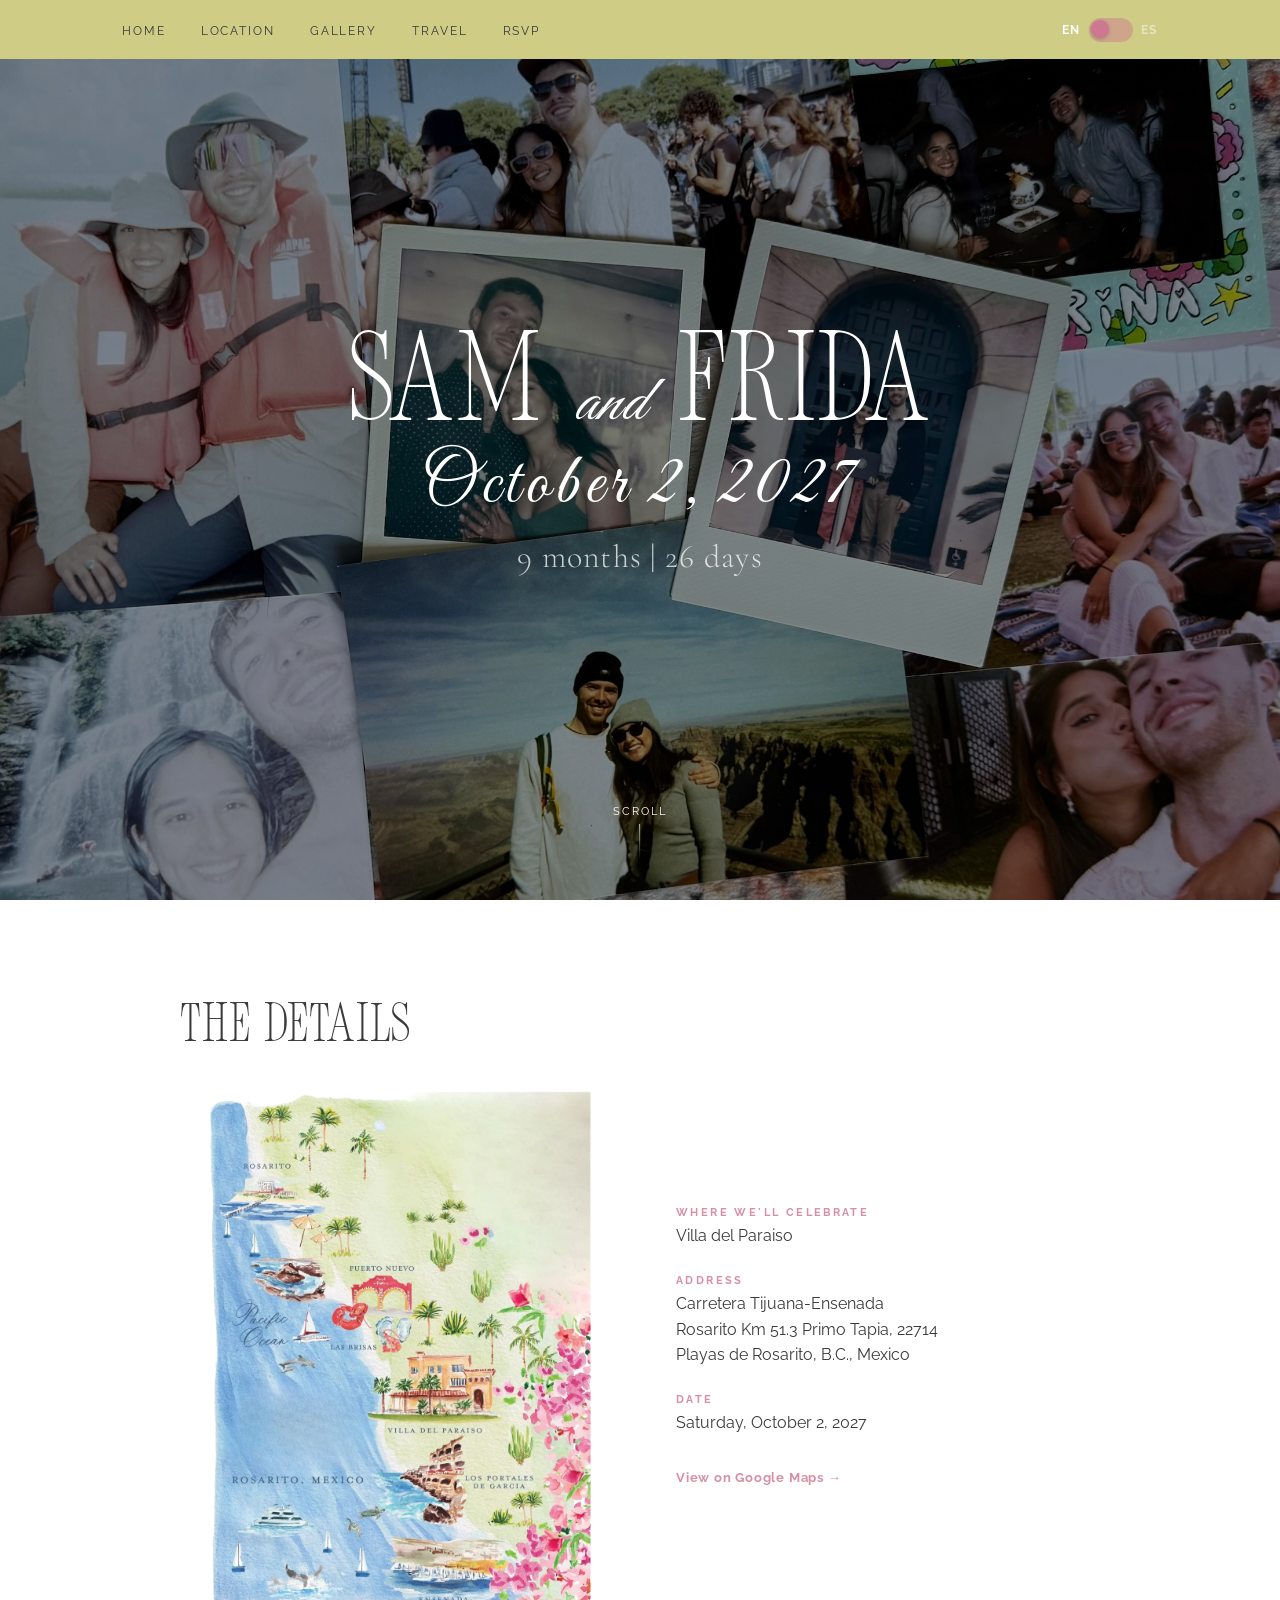
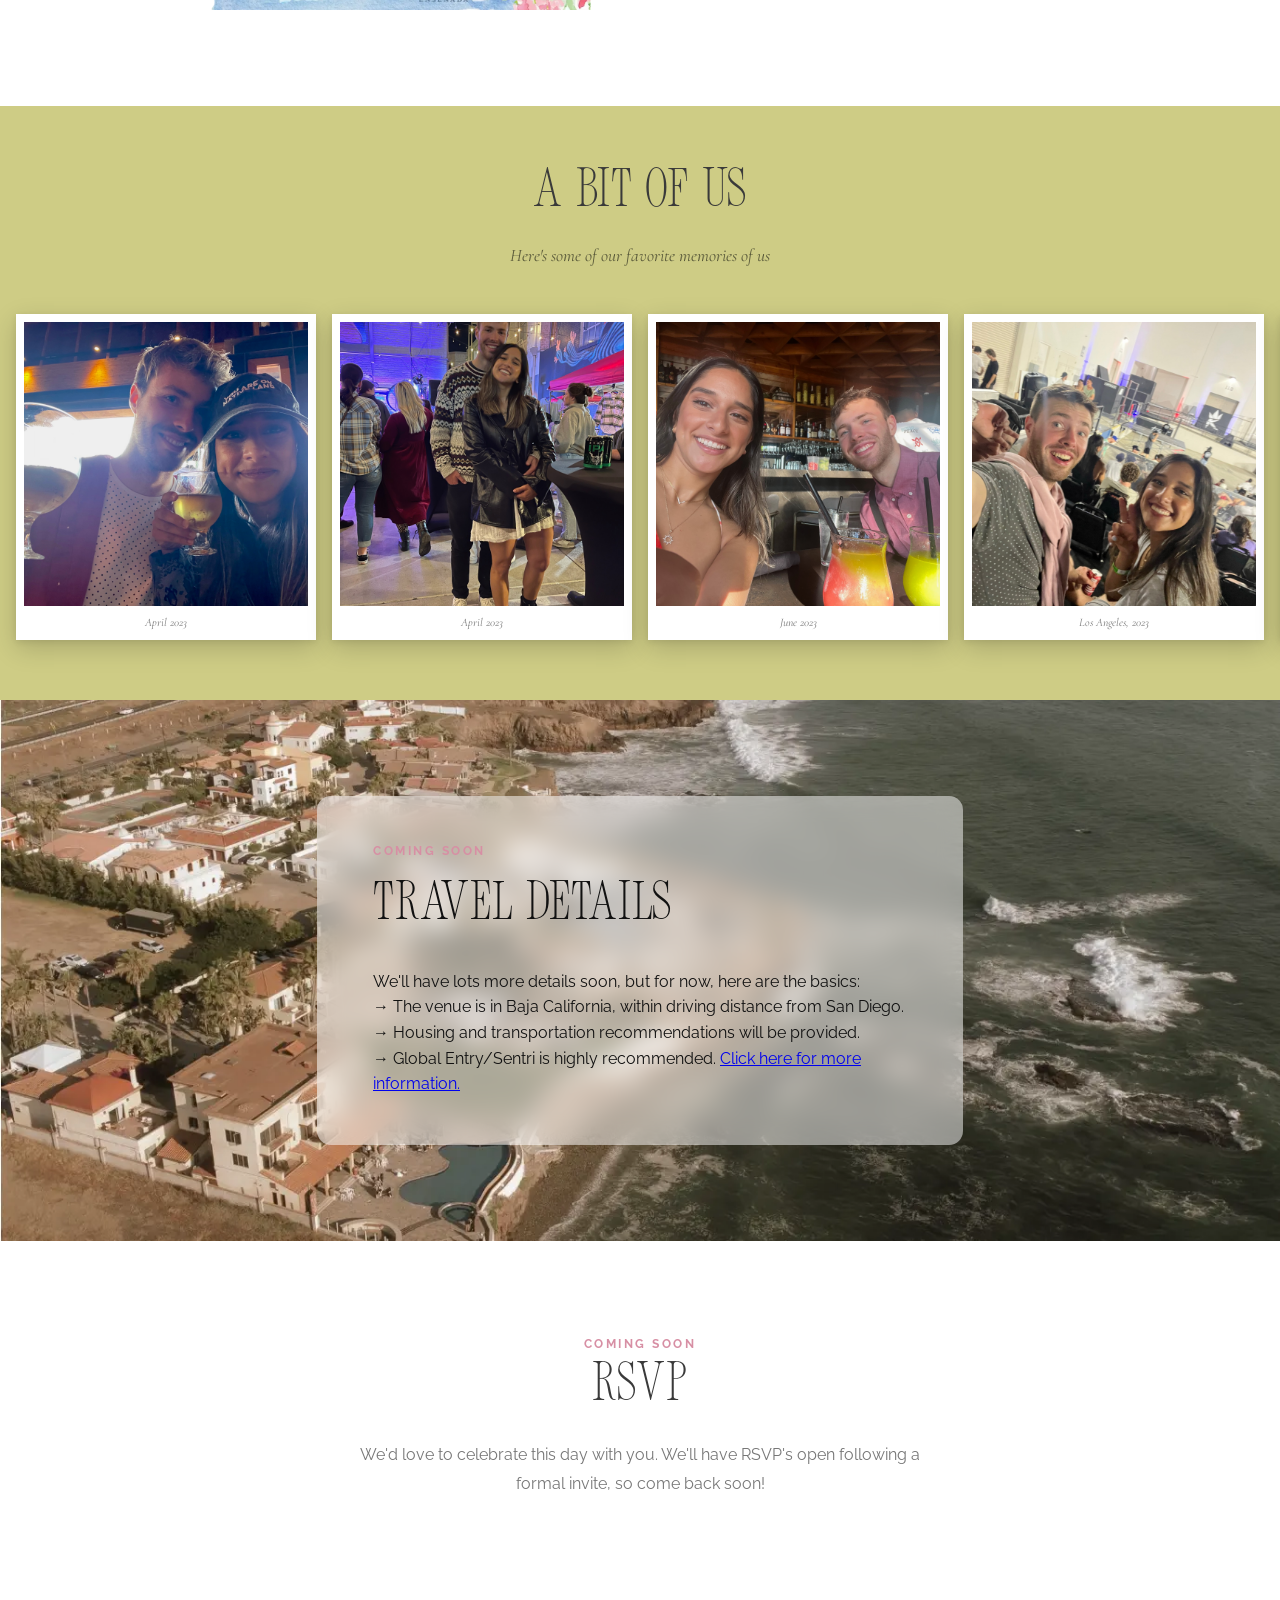
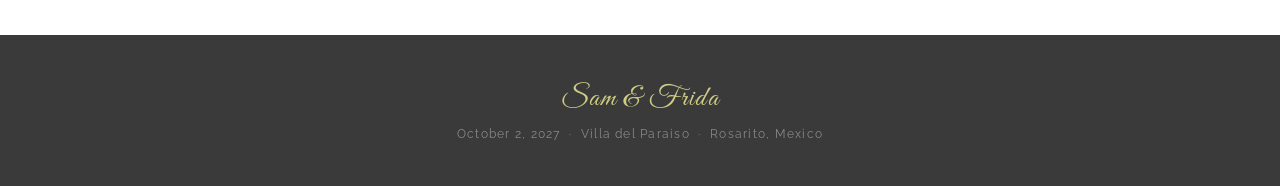
==== index.html @ feb72a65 "fridas changes" ====
<!DOCTYPE html>
<html lang="en">
  <head>
    <meta charset="UTF-8" />
    <meta name="viewport" content="width=device-width, initial-scale=1.0" />
    <title>Sam & Frida | October 2, 2027</title>
    <link
      href="https://fonts.googleapis.com/css2?family=Great+Vibes&family=Cormorant+Garamond:ital,wght@0,300;0,400;0,500;0,600;1,300;1,400;1,500&family=Raleway:wght@300;400;500;600;700&display=swap"
      rel="stylesheet"
    />
    <link rel="stylesheet" href="global.css" />
    <style>
      /* ── Navigation ── */
      nav {
        position: fixed;
        top: 0;
        width: 100%;
        z-index: 1000;
        /* background: rgba(250, 248, 242, 0.96); */
        background: #cecc85;
      }

      .nav-container {
        max-width: 1100px;
        margin: 0 auto;
        padding: 1.1rem 2rem;
        display: flex;
        justify-content: space-between;
        align-items: center;
      }

      .nav-logo {
        font-family: "Great Vibes", cursive;
        font-size: 1.7rem;
        color: var(--dark);
        letter-spacing: 0.02em;
        user-select: none;
        display: flex;
        align-items: center;
        gap: 0.5rem;
      }

      .nav-bouquet {
        height: 36px;
        width: auto;
        display: block;
        opacity: 0.75;
      }

      .nav-logo span {
        color: var(--secondary);
        font-style: italic;
      }

      .nav-links {
        display: flex;
        gap: 2.2rem;
        list-style: none;
      }

      .nav-links a {
        text-decoration: none;
        color: var(--dark);
        font-size: 0.78rem;
        letter-spacing: 0.15em;
        text-transform: uppercase;
        font-weight: 400;
        transition: color 0.2s;
      }

      .nav-links a:hover {
        color: var(--secondary);
      }

      /* Hamburger */
      .hamburger {
        display: none;
        flex-direction: column;
        gap: 5px;
        cursor: pointer;
        background: none;
        border: none;
        padding: 4px;
      }

      .hamburger span {
        display: block;
        width: 24px;
        height: 2px;
        background: var(--dark);
        border-radius: 2px;
        transition: all 0.3s ease;
      }

      .hamburger.open span:nth-child(1) {
        transform: translateY(7px) rotate(45deg);
      }
      .hamburger.open span:nth-child(2) {
        opacity: 0;
        transform: scaleX(0);
      }
      .hamburger.open span:nth-child(3) {
        transform: translateY(-7px) rotate(-45deg);
      }

      .mobile-menu {
        display: none;
        flex-direction: column;
        background: rgba(250, 248, 242, 0.98);
        max-height: 0;
        overflow: hidden;
        transition: max-height 0.35s ease;
      }

      .mobile-menu.open {
        max-height: 320px;
      }

      .mobile-menu a {
        text-decoration: none;
        color: var(--dark);
        font-size: 0.82rem;
        letter-spacing: 0.15em;
        text-transform: uppercase;
        padding: 0.9rem 2rem;
        display: block;
        border-bottom: 1px solid rgba(206, 204, 133, 0.2);
        transition: background 0.15s, color 0.15s;
      }

      .mobile-menu a:hover {
        background: rgba(206, 204, 133, 0.12);
        color: var(--secondary);
      }

      /* ── Hero ── */
      #home {
        min-height: calc(100vh - 59px);
        display: flex;
        align-items: center;
        justify-content: center;
        text-align: center;
        padding: 0 2rem;
        background: linear-gradient(rgba(0, 0, 0, 0.45), rgba(0, 0, 0, 0.45)),
          url("assets/bg.JPG") center center / cover no-repeat;
        position: relative;
        top: 59px;
        overflow: hidden;
      }

      .hero-bouquet-bg {
        position: absolute;
        bottom: -20px;
        left: 50%;
        transform: translateX(-50%);
        width: min(420px, 80vw);
        opacity: 0.95;
        pointer-events: none;
        user-select: none;
      }

      .hero-content {
        position: relative;
        z-index: 1;
      }

      .hero-date {
        margin-bottom: 2rem;
      }

      .hero-date-day {
        font-family: "Cormorant Garamond", serif;
        font-size: clamp(3rem, 6vw, 5rem);
        font-weight: 300;
        color: var(--secondary);
        line-height: 1;
        letter-spacing: 0.06em;
      }

      .hero-date-full {
        font-size: 0.72rem;
        letter-spacing: 0.28em;
        text-transform: uppercase;
        color: #777;
        font-weight: 500;
        margin-top: 0.4rem;
      }

      .hero-names {
        font-family: "SamAndFrida", cursive;
        font-size: clamp(4.5rem, 11vw, 7rem);
        font-weight: 400;
        line-height: 4rem;
        color: white;
        margin-bottom: 1.2rem;
        letter-spacing: 0.01em;
        display: flex;
        gap: 2rem;
        align-items: flex-end;
        display: flex;
      }

      .hero-and {
        font-family: "Great Vibes", cursive;
        font-style: italic;
        font-size: clamp(1rem, 11vw, 4rem);
        line-height: 2rem;
        display: flex;
        align-items: flex-end;
      }

      .hero-divider {
        width: 56px;
        height: 2px;
        background: linear-gradient(90deg, var(--primary), var(--secondary));
        margin: 0 auto 1.8rem;
      }

      .hero-wedding-date {
        font-family: "Great Vibes", cursive;
        font-size: clamp(4.5rem, 2.8vw, 1.5rem);
        font-weight: 400;
        color: white;
        letter-spacing: 0.08em;
        margin-bottom: 0.4rem;
      }

      .hero-countdown {
        font-family: "Cormorant Garamond", serif;
        font-size: clamp(2rem, 2vw, 1.1rem);
        font-weight: 300;
        color: white;
        letter-spacing: 0.04em;
        opacity: 0.75;
        margin-bottom: 1.6rem;
      }

      .hero-sub {
        font-size: 0.88rem;
        letter-spacing: 0.18em;
        text-transform: uppercase;
        color: #666;
        font-weight: 300;
        margin-bottom: 0.6rem;
      }

      .hero-location {
        font-size: 1rem;
        color: white;
        letter-spacing: 0.08em;
      }

      .hero-scroll {
        text-decoration: none;
        position: absolute;
        bottom: 2.5rem;
        left: 50%;
        transform: translateX(-50%);
        display: flex;
        flex-direction: column;
        align-items: center;
        gap: 6px;
        color: #fff;
        font-size: 0.68rem;
        letter-spacing: 0.18em;
        text-transform: uppercase;
        animation: bounce 2s infinite;
      }

      .hero-scroll::after {
        content: "";
        display: block;
        width: 1px;
        height: 36px;
        background: linear-gradient(to bottom, #bbb, transparent);
      }

      @keyframes bounce {
        0%,
        100% {
          transform: translateX(-50%) translateY(0);
        }
        50% {
          transform: translateX(-50%) translateY(6px);
        }
      }

      /* ── Location ── */
      #location {
        padding-top: 160px;
        background: white;
      }

      .location-grid {
        display: grid;
        grid-template-columns: 1fr 1fr;
        gap: 4.5rem;
        align-items: center;
      }

      .villa-img-wrap {
        position: relative;
      }

      .villa-sketch {
        width: 100%;
        border-radius: 4px;
        /* box-shadow: 0 10px 40px rgba(0,0,0,0.1); */
        position: relative;
        z-index: 1;
        display: block;
      }

      .location-details {
        display: flex;
        flex-direction: column;
        gap: 1.6rem;
      }

      .detail-item {
        display: flex;
        flex-direction: column;
        gap: 0.25rem;
      }

      .detail-label {
        font-size: 0.68rem;
        letter-spacing: 0.22em;
        text-transform: uppercase;
        color: var(--secondary);
        font-weight: 700;
      }

      .detail-value {
        font-size: 1rem;
        color: var(--dark);
        line-height: 1.6;
      }

      .map-link {
        display: inline-flex;
        align-items: center;
        gap: 0.5rem;
        color: var(--secondary);
        text-decoration: none;
        font-size: 0.82rem;
        font-weight: 700;
        letter-spacing: 0.06em;
        transition: gap 0.2s;
        margin-top: 0.5rem;
      }

      .map-link:hover {
        gap: 0.85rem;
      }

      /* ── Travel ── */
      #travel {
        background-image: url("assets/arial-villa.webp");
        background-size: cover;
        background-position: center;
        position: relative;
      }

      #travel .section-inner {
        position: relative;
        z-index: 1;
        display: flex;
        flex-direction: column;
        align-items: flex-start;
        text-align: left;
        background: rgba(255, 255, 255, 0.5);
        backdrop-filter: blur(12px);
        -webkit-backdrop-filter: blur(12px);
        border-radius: 14px;
        width: 646px;
        max-width: 100%;
        padding: 3rem 3.5rem;
        color: black;
      }

      #travel .section-label {
        color: var(--secondary);
      }

      #travel .section-title,
      #travel .travel-text,
      #travel ul {
        color: #111;
        line-height: 1.6;
      }

      #travel .travel-text {
        font-size: 1rem;
        line-height: 1.6;
      }

      #travel ul {
        list-style: none;
        padding: 0;
      }

      #travel ul li::before {
        content: "→ ";
      }

      .travel-cards {
        display: grid;
        grid-template-columns: repeat(auto-fit, minmax(240px, 1fr));
        gap: 1.5rem;
        margin-top: 2.5rem;
      }

      .travel-card {
        background: white;
        padding: 2rem 1.75rem;
        border-radius: 6px;
        border-top: 3px solid var(--primary);
        box-shadow: 0 2px 18px rgba(0, 0, 0, 0.05);
      }

      .travel-card-icon {
        font-size: 1.8rem;
        margin-bottom: 1rem;
        display: block;
      }

      .travel-card h3 {
        font-family: "Cormorant Garamond", serif;
        font-size: 1.05rem;
        margin-bottom: 0.65rem;
      }

      .travel-card p {
        font-size: 0.88rem;
        line-height: 1.75;
        color: #666;
      }

      /* ── Gallery ── */
      #gallery {
        background: #cecc85;
        padding: 20px 0px;
      }

      .gallery-wall {
        overflow-x: scroll;
        overflow-y: hidden;
        scrollbar-width: none;
        cursor: grab;
      }

      .gallery-wall::-webkit-scrollbar {
        display: none;
      }

      .gallery-wall:active {
        cursor: grabbing;
      }

      .polaroid-wall {
        display: flex;
        flex-wrap: nowrap;
        gap: 1rem;
        padding: 3rem 1rem 2.5rem;
        width: max-content;
      }

      .polaroid {
        background: white;
        padding: 8px 8px 10px 8px;
        box-shadow: 0 8px 24px rgba(0, 0, 0, 0.18),
          0 2px 6px rgba(0, 0, 0, 0.08);
        width: 300px;
        flex-shrink: 0;
        position: relative;
        transition: transform 0.3s ease, box-shadow 0.3s ease;
        cursor: default;
      }

      /* Alternate rotations */

      .polaroid-img {
        width: 100%;
        aspect-ratio: 1;
        overflow: hidden;
      }

      .polaroid-img img {
        width: 100%;
        height: 100%;
        object-fit: cover;
        display: block;
      }

      .polaroid-img video {
        width: 100%;
        height: 100%;
        object-fit: cover;
        display: block;
      }

      /* ── Animated (stop-motion) polaroids ── */
      .polaroid--animated .polaroid-img {
        position: relative;
      }

      .polaroid--animated .polaroid-img img {
        position: absolute;
        top: 0;
        left: 0;
        width: 100%;
        height: 100%;
        object-fit: cover;
        z-index: 0;
      }

      .polaroid-caption {
        text-align: center;
        margin-top: 8px;
        font-family: "Cormorant Garamond", serif;
        font-style: italic;
        font-size: 0.72rem;
        color: #777;
        line-height: 1.4;
      }

      /* ── RSVP ── */
      #rsvp {
        background: white;
        text-align: center;
      }

      .rsvp-inner {
        max-width: 580px;
        margin: 0 auto;
      }

      .rsvp-bouquet {
        width: 130px;
        display: block;
        margin: 0 auto 2rem;
        opacity: 0.82;
      }

      .rsvp-text {
        font-size: 1rem;
        line-height: 1.85;
        color: #777;
        margin-bottom: 2.5rem;
      }

      .rsvp-btn {
        display: inline-block;
        background: var(--secondary);
        color: white;
        padding: 1rem 3.2rem;
        text-decoration: none;
        font-size: 0.8rem;
        letter-spacing: 0.18em;
        text-transform: uppercase;
        font-weight: 700;
        border-radius: 3rem;
        transition: background 0.2s, transform 0.2s, box-shadow 0.2s;
        box-shadow: 0 4px 20px rgba(215, 143, 164, 0.35);
      }

      .rsvp-btn:hover {
        background: #c77d94;
        transform: translateY(-3px);
        box-shadow: 0 8px 28px rgba(215, 143, 164, 0.45);
      }

      .rsvp-note {
        margin-top: 1.4rem;
        font-size: 0.78rem;
        color: #777;
        letter-spacing: 0.1em;
      }

      /* ── Footer ── */
      footer {
        background: var(--dark);
        color: #888;
        text-align: center;
        padding: 2.8rem 2rem;
        font-size: 0.78rem;
        letter-spacing: 0.1em;
      }

      .footer-names {
        font-family: "Great Vibes", cursive;
        font-size: 1.8rem;
        color: var(--primary);
        margin-bottom: 0.6rem;
      }

      /* ── Language Toggle ── */
      .lang-toggle {
        display: flex;
        align-items: center;
        gap: 0.5rem;
        cursor: pointer;
        flex-shrink: 0;
        user-select: none;
      }

      .lang-label {
        font-family: "Raleway", sans-serif;
        font-size: 0.72rem;
        font-weight: 700;
        letter-spacing: 0.14em;
        color: rgba(255, 255, 255, 0.5);
        transition: color 0.25s;
      }

      .lang-label.active {
        color: white;
      }

      .lang-track {
        width: 44px;
        height: 24px;
        background: #ce779073;
        /* border: 1.5px solid rgba(206, 204, 133, 0.75); */
        border-radius: 999px;
        position: relative;
        transition: background 0.25s;
        flex-shrink: 0;
      }

      .lang-track.es {
        background: #ce779073;
      }

      .lang-thumb {
        position: absolute;
        top: 2px;
        left: 2px;
        width: 18px;
        height: 18px;
        background: #ce7790;
        border-radius: 50%;
        transition: transform 0.25s cubic-bezier(0.34, 1.56, 0.64, 1);
        box-shadow: 0 1px 4px rgba(0, 0, 0, 0.2);
      }

      .lang-track.es .lang-thumb {
        transform: translateX(20px);
      }

      /* ── Responsive ── */
      @media (max-width: 768px) {
        .hero-wedding-date {
          font-size: clamp(1rem, 11vw, 9rem);
        }

        .nav-links {
          display: none;
        }
        .hamburger {
          display: flex;
        }
        .mobile-menu {
          display: flex;
        }

        .location-grid {
          grid-template-columns: 1fr;
          gap: 2.5rem;
        }

        .villa-img-wrap::before {
          display: none;
        }

        .section-title {
          font-size: 2rem;
        }

        .polaroid {
          width: 155px;
        }

        section {
          padding: 4.5rem 1.5rem;
        }

        #travel {
          padding: 2rem;
        }

        #travel .section-inner {
          padding: 2rem 1.35rem;
        }
      }

      @media (max-width: 480px) {
        #travel {
          padding: 1.5rem 1.5rem;
        }

        #travel .section-inner {
          padding: 1.5rem 1.1rem;
        }

        .polaroid {
          width: 140px;
          padding: 8px 8px 32px;
        }
        .polaroid-caption {
          font-size: 0.65rem;
        }
      }

      /* ── Gallery Modal ── */
      .gallery-modal {
        display: none;
        position: fixed;
        inset: 0;
        background: rgba(0, 0, 0, 0.93);
        z-index: 3000;
        align-items: center;
        justify-content: center;
        flex-direction: column;
      }

      .gallery-modal.open {
        display: flex;
      }

      .gallery-modal-media {
        display: flex;
        align-items: center;
        justify-content: center;
        max-width: 90vw;
        max-height: 80vh;
      }

      .gallery-modal-media img,
      .gallery-modal-media video {
        max-width: 90vw;
        max-height: 80vh;
        object-fit: contain;
        display: block;
        border-radius: 2px;
      }

      .gallery-modal-caption {
        margin-top: 1.2rem;
        color: rgba(255, 255, 255, 0.6);
        font-family: "Cormorant Garamond", serif;
        font-style: italic;
        font-size: 1rem;
        letter-spacing: 0.04em;
      }

      .gallery-modal-close {
        position: fixed;
        top: 1.25rem;
        right: 1.5rem;
        background: none;
        border: none;
        color: white;
        font-size: 2rem;
        line-height: 1;
        cursor: pointer;
        opacity: 0.6;
        transition: opacity 0.2s;
        z-index: 1;
      }

      .gallery-modal-close:hover {
        opacity: 1;
      }

      .gallery-modal-prev,
      .gallery-modal-next {
        position: fixed;
        top: 50%;
        transform: translateY(-50%);
        background: rgba(255, 255, 255, 0.08);
        border: 1px solid rgba(255, 255, 255, 0.15);
        color: white;
        font-size: 1.5rem;
        cursor: pointer;
        width: 48px;
        height: 48px;
        border-radius: 50%;
        display: flex;
        align-items: center;
        justify-content: center;
        transition: background 0.2s;
      }

      .gallery-modal-prev {
        left: 1.25rem;
      }
      .gallery-modal-next {
        right: 1.25rem;
      }

      .gallery-modal-prev:hover,
      .gallery-modal-next:hover {
        background: rgba(255, 255, 255, 0.18);
      }

      .gallery-modal-prev:active,
      .gallery-modal-next:active {
        background: rgba(255, 255, 255, 0.35);
        transform: translateY(-50%) scale(0.88);
        transition: background 0.05s, transform 0.05s;
      }

      @media (max-width: 480px) {
        .gallery-modal-prev {
          left: 0.5rem;
        }
        .gallery-modal-next {
          right: 0.5rem;
        }
      }
    </style>
  </head>
  <body>
    <!-- Navigation -->
    <nav id="navbar">
      <div class="nav-container">
        <!-- <div class="nav-logo">
                Sam <span>&</span> Frida
            </div> -->
        <ul class="nav-links">
          <li><a href="#home" data-i18n="nav.home">Home</a></li>
          <li><a href="#location" data-i18n="nav.location">Location</a></li>
          <li><a href="#gallery" data-i18n="nav.gallery">Gallery</a></li>
          <li><a href="#travel" data-i18n="nav.travel">Travel</a></li>
          <li><a href="#rsvp">RSVP</a></li>
        </ul>
        <div
          class="lang-toggle"
          id="langToggle"
          onclick="setLang(currentLang === 'en' ? 'es' : 'en')"
          role="switch"
          aria-checked="true"
          aria-label="Language toggle"
        >
          <span class="lang-label lang-en">EN</span>
          <div class="lang-track">
            <div class="lang-thumb"></div>
          </div>
          <span class="lang-label lang-es">ES</span>
        </div>
        <button class="hamburger" id="hamburger" aria-label="Toggle menu">
          <span></span>
          <span></span>
          <span></span>
        </button>
      </div>
      <div class="mobile-menu" id="mobileMenu">
        <a href="#home" onclick="closeMenu()" data-i18n="nav.home">Home</a>
        <a href="#location" onclick="closeMenu()" data-i18n="nav.location"
          >Location</a
        >
        <a href="#gallery" onclick="closeMenu()" data-i18n="nav.gallery"
          >Gallery</a
        >
        <a href="#travel" onclick="closeMenu()" data-i18n="nav.travel"
          >Travel</a
        >
        <a href="#rsvp" onclick="closeMenu()">RSVP</a>
      </div>
    </nav>

    <!-- ── Home ── -->
    <section id="home">
      <div class="hero-content">
        <h1 class="hero-names">
          <span class="hero-name">sam</span>
          <span class="hero-and">and</span>
          <span class="hero-name">frida</span>
        </h1>
        <div class="hero-wedding-date" data-i18n="hero.date">
          October 2, 2027
        </div>
        <div class="hero-countdown" id="heroCountdown"></div>
      </div>
      <a class="hero-scroll" data-i18n="hero.scroll" href="#location">Scroll</a>
    </section>

    <!-- ── Location ── -->
    <section id="location">
      <div class="section-inner">
        <!-- <p class="section-label" data-i18n="location.label">Where we'll celebrate</p> -->
        <h2 class="section-title" data-i18n="location.title">The Details</h2>
        <div class="location-grid">
          <div class="villa-img-wrap">
            <img
              class="villa-sketch"
              src="assets/drawing-villa.webp"
              alt="Villa del Paraiso"
            />
          </div>
          <div class="location-details">
            <div class="detail-item">
              <span class="detail-label" data-i18n="location.venueLabel"
                >Venue</span
              >
              <span class="detail-value">Villa del Paraiso</span>
            </div>
            <div class="detail-item">
              <span class="detail-label" data-i18n="location.addressLabel"
                >Address</span
              >
              <span class="detail-value">
                Carretera Tijuana-Ensenada<br />
                Rosarito Km 51.3 Primo Tapia, 22714<br />
                Playas de Rosarito, B.C., Mexico
              </span>
            </div>
            <div class="detail-item">
              <span class="detail-label" data-i18n="location.dateLabel"
                >Date</span
              >
              <span class="detail-value" data-i18n="location.dateValue"
                >Saturday, October 2, 2027</span
              >
            </div>
            <a
              class="map-link"
              href="https://maps.google.com/?q=Carretera+Tijuana-Ensenada+Km+51.3+Primo+Tapia+Rosarito"
              target="_blank"
              rel="noopener"
              data-i18n="location.mapLink"
            >
              View on Google Maps →
            </a>
          </div>
        </div>
      </div>
    </section>

    <!-- ── Gallery ── -->
    <section id="gallery">
      <div style="text-align: center; padding: 2.5rem 2rem 0">
        <h2 class="section-title" data-i18n="gallery.title">A bit of us</h2>
        <p
          style="
            font-family: 'Cormorant Garamond', serif;
            font-style: italic;
            font-size: 1.1rem;
            color: #5a5a3a;
          "
          data-i18n="gallery.subtitle"
        >
          Here's some of our favorite memories of us
        </p>
      </div>
      <div class="gallery-wall">
        <div class="polaroid-wall">
          <div class="polaroid">
            <div class="polaroid-img">
              <img
                src="gallery/April2023.JPG"
                alt="Sam &amp; Frida"
                loading="lazy"
              />
            </div>
            <div class="polaroid-caption">April 2023</div>
          </div>
          <div class="polaroid">
            <div class="polaroid-img">
              <img
                src="gallery/April2023-1.JPG"
                alt="Sam &amp; Frida"
                loading="lazy"
              />
            </div>
            <div class="polaroid-caption">April 2023</div>
          </div>
          <div class="polaroid">
            <div class="polaroid-img">
              <img
                src="gallery/June2023.JPG"
                alt="Sam &amp; Frida"
                loading="lazy"
              />
            </div>
            <div class="polaroid-caption">June 2023</div>
          </div>
          <div class="polaroid">
            <div class="polaroid-img">
              <img
                src="gallery/LA2023.JPG"
                alt="Sam &amp; Frida"
                loading="lazy"
              />
            </div>
            <div class="polaroid-caption">Los Angeles, 2023</div>
          </div>
          <div class="polaroid">
            <div class="polaroid-img">
              <img
                src="gallery/Sept2023.JPG"
                alt="Sam &amp; Frida"
                loading="lazy"
              />
            </div>
            <div class="polaroid-caption">September 2023</div>
          </div>
          <div class="polaroid">
            <div class="polaroid-img">
              <img
                src="gallery/10pmSonic2023.JPG"
                alt="Sam &amp; Frida"
                loading="lazy"
              />
            </div>
            <div class="polaroid-caption">10pm Sonic, 2023</div>
          </div>
          <div class="polaroid">
            <div class="polaroid-img">
              <img
                src="gallery/Dec2023.JPG"
                alt="Sam &amp; Frida"
                loading="lazy"
              />
            </div>
            <div class="polaroid-caption">December 2023</div>
          </div>
          <div class="polaroid">
            <div class="polaroid-img">
              <img
                src="gallery/Sams28thBirthday.JPG"
                alt="Sam &amp; Frida"
                loading="lazy"
              />
            </div>
            <div class="polaroid-caption">Sam's 28th Birthday</div>
          </div>
          <div class="polaroid">
            <div class="polaroid-img">
              <img
                src="gallery/Yosemite2024.JPG"
                alt="Sam &amp; Frida"
                loading="lazy"
              />
            </div>
            <div class="polaroid-caption">Yosemite, 2024</div>
          </div>
          <div class="polaroid">
            <div class="polaroid-img">
              <img
                src="gallery/OurFirstMoose2024.JPG"
                alt="Sam &amp; Frida"
                loading="lazy"
              />
            </div>
            <div class="polaroid-caption">Our First Moose, 2024</div>
          </div>
          <div class="polaroid">
            <div class="polaroid-img">
              <img
                src="gallery/March2024.JPG"
                alt="Sam &amp; Frida"
                loading="lazy"
              />
            </div>
            <div class="polaroid-caption">March 2024</div>
          </div>
          <div class="polaroid">
            <div class="polaroid-img">
              <video autoplay muted loop playsinline>
                <source src="gallery/videos/Europe2024.MOV" />
              </video>
            </div>
            <div class="polaroid-caption">Europe, 2024</div>
          </div>
          <div class="polaroid">
            <div class="polaroid-img">
              <img
                src="gallery/Sept2024.JPG"
                alt="Sam &amp; Frida"
                loading="lazy"
              />
            </div>
            <div class="polaroid-caption">September 2024</div>
          </div>
          <div class="polaroid">
            <div class="polaroid-img">
              <img
                src="gallery/BigSurOct2024-2.JPG"
                alt="Sam &amp; Frida"
                loading="lazy"
              />
            </div>
            <div class="polaroid-caption">Big Sur, Oct 2024</div>
          </div>
          <div class="polaroid polaroid--animated polaroid--animated-3">
            <div class="polaroid-img">
              <img
                src="gallery/stop-motion/October2024/greendresskiss1.jpeg"
                alt="Sam &amp; Frida"
              />
              <img
                src="gallery/stop-motion/October2024/greendresskiss2.jpeg"
                alt="Sam &amp; Frida"
              />
              <img
                src="gallery/stop-motion/October2024/greendresskiss3.jpeg"
                alt="Sam &amp; Frida"
              />
            </div>
            <div class="polaroid-caption">October 2024</div>
          </div>
          <div class="polaroid polaroid--animated polaroid--animated-2">
            <div class="polaroid-img">
              <img
                src="gallery/stop-motion/Nov2024/1.JPG"
                alt="Sam &amp; Frida"
              />
              <img
                src="gallery/stop-motion/Nov2024/2.JPG"
                alt="Sam &amp; Frida"
              />
            </div>
            <div class="polaroid-caption">November 2024</div>
          </div>
          <div class="polaroid polaroid--animated polaroid--animated-2">
            <div class="polaroid-img">
              <img
                src="gallery/negative10DegInIdaho.JPG"
                alt="Sam &amp; Frida"
              />
              <img
                src="gallery/negative10DegInIdaho2.JPG"
                alt="Sam &amp; Frida"
              />
            </div>
            <div class="polaroid-caption">-10° in Idaho</div>
          </div>
          <div class="polaroid polaroid--animated polaroid--animated-2">
            <div class="polaroid-img">
              <img
                src="gallery/stop-motion/germany2025/Germany2025.jpeg"
                alt="Sam &amp; Frida"
              />
              <img
                src="gallery/stop-motion/germany2025/Germany2025-2.JPG"
                alt="Sam &amp; Frida"
              />
            </div>
            <div class="polaroid-caption">Germany, 2025</div>
          </div>
          <div class="polaroid">
            <div class="polaroid-img">
              <img
                src="gallery/Sweden2025.JPG"
                alt="Sam &amp; Frida"
                loading="lazy"
              />
            </div>
            <div class="polaroid-caption">Sweden, 2025</div>
          </div>
          <div class="polaroid">
            <div class="polaroid-img">
              <img
                src="gallery/CostaRica2025.JPG"
                alt="Sam &amp; Frida"
                loading="lazy"
              />
            </div>
            <div class="polaroid-caption">Costa Rica, 2025</div>
          </div>
          <div class="polaroid">
            <div class="polaroid-img">
              <img
                src="gallery/CostaRica2025.2.JPG"
                alt="Sam &amp; Frida"
                loading="lazy"
              />
            </div>
            <div class="polaroid-caption">Costa Rica, 2025</div>
          </div>
          <div class="polaroid">
            <div class="polaroid-img">
              <img
                src="gallery/May2025.JPG"
                alt="Sam &amp; Frida"
                loading="lazy"
              />
            </div>
            <div class="polaroid-caption">May 2025</div>
          </div>
          <div class="polaroid polaroid--animated polaroid--animated-3">
            <div class="polaroid-img">
              <img
                src="gallery/stop-motion/June2025/GlacierNatParkBikeRide2025-1.JPG"
                alt="Sam &amp; Frida"
              />
              <img
                src="gallery/stop-motion/June2025/GlacierNatParkBikeRide2025-2.JPG"
                alt="Sam &amp; Frida"
              />
              <img
                src="gallery/stop-motion/June2025/GlacierNatParkBikeRide2025-3.jpeg"
                alt="Sam &amp; Frida"
              />
            </div>
            <div class="polaroid-caption">Glacier, June 2025</div>
          </div>
          <div class="polaroid polaroid--animated polaroid--animated-3">
            <div class="polaroid-img">
              <img
                src="gallery/stop-motion/June2025-2/1.JPG"
                alt="Sam &amp; Frida"
              />
              <img
                src="gallery/stop-motion/June2025-2/2.JPG"
                alt="Sam &amp; Frida"
              />
              <img
                src="gallery/stop-motion/June2025-2/3.JPG"
                alt="Sam &amp; Frida"
              />
            </div>
            <div class="polaroid-caption">June 2025</div>
          </div>
          <div class="polaroid">
            <div class="polaroid-img">
              <img
                src="gallery/Sept2025.JPG"
                alt="Sam &amp; Frida"
                loading="lazy"
              />
            </div>
            <div class="polaroid-caption">September 2025</div>
          </div>
          <div class="polaroid">
            <div class="polaroid-img">
              <video autoplay muted loop playsinline>
                <source src="gallery/videos/sept302025.MOV" />
              </video>
            </div>
            <div class="polaroid-caption">September 30, 2025</div>
          </div>
          <div class="polaroid">
            <div class="polaroid-img">
              <img
                src="gallery/Oct2025.JPG"
                alt="Sam &amp; Frida"
                loading="lazy"
              />
            </div>
            <div class="polaroid-caption">October 2025</div>
          </div>
          <div class="polaroid">
            <div class="polaroid-img">
              <img
                src="gallery/Fridas28th-Feb2026.jpeg"
                alt="Sam &amp; Frida"
                loading="lazy"
              />
            </div>
            <div class="polaroid-caption">Frida's 28th, Feb 2026</div>
          </div>
        </div>
      </div>
    </section>

    <!-- ── Travel ── -->
    <section id="travel">
      <div class="section-inner">
        <p class="section-label" data-i18n="travel.label">Coming soon</p>
        <h2 class="section-title" data-i18n="travel.title">Travel Details</h2>
        <p class="travel-text" data-i18n="travel.intro">
          We'll have lots more details soon, but for now, here are the basics:
        </p>
        <ul>
          <li data-i18n="travel.point1">
            The venue is in Baja California, within driving distance from San
            Diego.
          </li>
          <li data-i18n="travel.point2">
            Housing and transportation recommendations will be provided.
          </li>
          <li data-i18n="travel.point3">
            Global Entry/Sentri is highly recommended. <a href='https://ttp.dhs.gov/' target='_blank' rel='noopener'>Click here for more information.</a>
          </li>
        </ul>
        <!-- <div class="travel-cards">
                <div class="travel-card">
                    <h3 data-i18n="travel.toll.title">Toll Roads</h3>
                    <p data-i18n="travel.toll.body">Once in Mexico, you'll take the toll roads and enjoy stunning views of the Pacific Ocean. The cost is approximately $8–$10 round trip, so make sure you have cash.</p>
                </div>
                <div class="travel-card">
                    <h3 data-i18n="travel.insurance.title">Mexican Auto Insurance</h3>
                    <p data-i18n="travel.insurance.body">Please purchase Mexican auto insurance if you drive your vehicle across the border — U.S. insurance typically does not provide coverage in Mexico.</p>
                </div>
                <div class="travel-card">
                    <h3 data-i18n="travel.drive.title">The Scenic Drive</h3>
                    <p data-i18n="travel.drive.body">The coastal highway from Tijuana to Rosarito is a beautiful stretch of Pacific coastline. Enjoy the views — the drive is part of the experience.</p>
                </div>
            </div> -->
      </div>
    </section>

    <!-- ── RSVP ── -->
    <section id="rsvp">
      <div class="rsvp-inner">
        <p class="section-label" data-i18n="rsvp.label">Coming Soon</p>
        <h2 class="section-title">RSVP</h2>
        <p class="rsvp-text" data-i18n="rsvp.text">
          We'd love to celebrate this day with you. We'll have RSVP's open
          following a formal invite, so come back soon!
        </p>
        <!-- <a href="#" class="rsvp-btn" data-i18n="rsvp.btn">RSVP Here</a> -->
        <!-- <p class="rsvp-note" data-i18n="rsvp.note">Link coming soon</p> -->
      </div>
    </section>

    <!-- Footer -->
    <footer>
      <p class="footer-names">Sam &amp; Frida</p>
      <p data-i18n="footer.details">
        October 2, 2027 &nbsp;·&nbsp; Villa del Paraiso &nbsp;·&nbsp; Rosarito,
        Mexico
      </p>
    </footer>

    <!-- ── Gallery Modal ── -->
    <div
      id="galleryModal"
      class="gallery-modal"
      role="dialog"
      aria-modal="true"
    >
      <button
        class="gallery-modal-close"
        id="galleryModalClose"
        aria-label="Close"
      >
        &times;
      </button>
      <button
        class="gallery-modal-prev"
        id="galleryModalPrev"
        aria-label="Previous"
      >
        &#8592;
      </button>
      <div class="gallery-modal-media" id="galleryModalMedia"></div>
      <div class="gallery-modal-caption" id="galleryModalCaption"></div>
      <button
        class="gallery-modal-next"
        id="galleryModalNext"
        aria-label="Next"
      >
        &#8594;
      </button>
    </div>

    <script>
      // ── i18n ────────────────────────────────────────────────────────
      const translations = {
        en: {
          "hero.title": "We're getting married!",
          "countdown.year": "year",
          "countdown.years": "years",
          "countdown.month": "month",
          "countdown.months": "months",
          "countdown.day": "day",
          "countdown.days": "days",
          "nav.home": "Home",
          "nav.location": "Location",
          "nav.travel": "Travel",
          "nav.gallery": "Gallery",
          "hero.scroll": "Scroll",
          "location.label": "Where we'll celebrate",
          "location.title": "The Details",
          "location.venueLabel": "Where we'll celebrate",
          "location.addressLabel": "Address",
          "location.dateLabel": "Date",
          "location.dateValue": "Saturday, October 2, 2027",
          "location.mapLink": "View on Google Maps →",
          "travel.label": "Coming soon",
          "travel.title": "Travel Details",
          "travel.intro":
            "We'll have lots more details soon, but for now, here are the basics:",
          "travel.point1":
            "The venue is in Baja California, within driving distance from San Diego.",
          "travel.point2":
            "Housing and transportation recommendations will be provided.",
          "travel.point3":
            "Global Entry/Sentri is highly recommended. <a href='https://ttp.dhs.gov/' target='_blank' rel='noopener'>Click here for more information.</a>",
          "travel.toll.title": "Toll Roads",
          "travel.toll.body":
            "Once in Mexico, you'll take the toll roads and enjoy stunning views of the Pacific Ocean. The cost is approximately $8–$10 round trip, so make sure you have cash.",
          "travel.insurance.title": "Mexican Auto Insurance",
          "travel.insurance.body":
            "Please purchase Mexican auto insurance if you drive your vehicle across the border — U.S. insurance typically does not provide coverage in Mexico.",
          "travel.drive.title": "The Scenic Drive",
          "travel.drive.body":
            "The coastal highway from Tijuana to Rosarito is a beautiful stretch of Pacific coastline. Enjoy the views — the drive is part of the experience.",
          "gallery.title": "A bit of us",
          "gallery.subtitle": "Here's some of our favorite memories of us",
          "gallery.cap1": "How it started",
          "gallery.cap2": "First adventure",
          "gallery.cap3": "The proposal",
          "gallery.cap4": "Us",
          "gallery.cap5": "Our happy place",
          "gallery.cap6": "Better together",
          "gallery.cap7": "Adventures ahead",
          "gallery.cap8": "Forever",
          "rsvp.label": "Coming Soon",
          "rsvp.text":
            "We'd love to celebrate this day with you. We'll have RSVP's open following a formal invite, so come back soon!",
          "rsvp.btn": "RSVP Here",
          "rsvp.note": "Link coming soon",
          "footer.details":
            "October 2, 2027 \u00a0·\u00a0 Villa del Paraiso \u00a0·\u00a0 Rosarito, Mexico",
        },
        es: {
          "hero.title": "Nos casamos!",
          "countdown.year": "año",
          "countdown.years": "años",
          "countdown.month": "mes",
          "countdown.months": "meses",
          "countdown.day": "día",
          "countdown.days": "días",
          "nav.home": "Inicio",
          "nav.location": "Lugar",
          "nav.travel": "Viaje",
          "nav.gallery": "Galería",
          "hero.scroll": "Desplazar",
          "location.label": "Dónde celebraremos",
          "location.title": "Los Detalles",
          "location.venueLabel": "Donde celebraremos",
          "location.addressLabel": "Dirección",
          "location.dateLabel": "Fecha",
          "location.dateValue": "Sábado, 2 de octubre de 2027",
          "location.mapLink": "Ver en Google Maps →",
          "travel.label": "Próximamente",
          "travel.title": "Detalles de Viaje",
          "travel.intro":
            "Pronto tendremos más detalles, pero por ahora, aquí están los aspectos básicos:",
          "travel.point1":
            "El venue está en Baja California, a poca distancia en auto desde San Diego.",
          "travel.point2":
            "Próximamente se darán recomendaciones de alojamiento y transporte.",
          "travel.point3":
            "Se recomienda ampliamente tener Global Entry/Sentri. <a href='https://ttp.dhs.gov/' target='_blank' rel='noopener'>Haz clic aquí para más información.</a>",
          "travel.toll.title": "Carreteras de Cuota",
          "travel.toll.body":
            "Una vez en México, tomarás las carreteras de cuota y disfrutarás de impresionantes vistas del Océano Pacífico. El costo es aproximadamente $8–$10 de ida y vuelta, así que ten efectivo a la mano.",
          "travel.insurance.title": "Seguro de Auto Mexicano",
          "travel.insurance.body":
            "Se recomienda adquirir un seguro de auto mexicano si manejas tu vehículo cruzando la frontera — el seguro estadounidense generalmente no tiene cobertura en México.",
          "travel.drive.title": "El Camino Escénico",
          "travel.drive.body":
            "La carretera costera de Tijuana a Rosarito es un hermoso tramo de la costa del Pacífico. Disfruta las vistas — el camino es parte de la experiencia.",
          "gallery.title": "Un poco de nosotros",
          "gallery.subtitle":
            "Aquí están algunos de nuestros recuerdos favoritos",
          "gallery.cap1": "Cómo empezó",
          "gallery.cap2": "Primera aventura",
          "gallery.cap3": "La propuesta",
          "gallery.cap4": "Nosotros",
          "gallery.cap5": "Nuestro lugar feliz",
          "gallery.cap6": "Mejor juntos",
          "gallery.cap7": "Aventuras por venir",
          "gallery.cap8": "Para siempre",
          "rsvp.label": "Próximamente",
          "rsvp.text":
            "Nos encantaría celebrar este día contigo. Por favor haznos saber si podrás acompañarnos en Rosarito para nuestra boda.",
          "rsvp.btn": "Confirmar aquí",
          "rsvp.note": "Enlace próximamente",
          "footer.details":
            "2 de octubre de 2027 \u00a0·\u00a0 Villa del Paraiso \u00a0·\u00a0 Rosarito, México",
        },
      };

      const weddingDate = new Date(2027, 9, 2); // October 2, 2027

      let currentLang = localStorage.getItem("lang") || "en";

      function setLang(lang) {
        currentLang = lang;
        localStorage.setItem("lang", lang);
        const t = translations[lang];
        document.querySelectorAll("[data-i18n]").forEach((el) => {
          const key = el.getAttribute("data-i18n");
          if (key === "hero.date") {
            el.textContent = new Intl.DateTimeFormat(lang, {
              year: "numeric",
              month: "long",
              day: "numeric",
            }).format(weddingDate);
          } else if (t[key] !== undefined) {
            el.innerHTML = t[key];
          }
        });
        const track = document.querySelector(".lang-track");
        const labelEn = document.querySelector(".lang-en");
        const labelEs = document.querySelector(".lang-es");
        track.classList.toggle("es", lang === "es");
        labelEn.classList.toggle("active", lang === "en");
        labelEs.classList.toggle("active", lang === "es");
        document
          .getElementById("langToggle")
          .setAttribute("aria-checked", lang === "es");
        document.documentElement.lang = lang;
        if (typeof formatCountdown === "function") formatCountdown();
      }

      // Apply saved language on load
      setLang(currentLang);

      // ── Nav / hamburger ─────────────────────────────────────────────
      const hamburger = document.getElementById("hamburger");
      const mobileMenu = document.getElementById("mobileMenu");

      hamburger.addEventListener("click", () => {
        const isOpen = hamburger.classList.toggle("open");
        mobileMenu.classList.toggle("open", isOpen);
      });

      function closeMenu() {
        hamburger.classList.remove("open");
        mobileMenu.classList.remove("open");
      }

      document.addEventListener("click", (e) => {
        const langToggle = document.getElementById("langToggle");
        if (
          !hamburger.contains(e.target) &&
          !mobileMenu.contains(e.target) &&
          !langToggle.contains(e.target)
        ) {
          closeMenu();
        }
      });

      // Duplicate polaroids for seamless marquee loop
      // ── Countdown ────────────────────────────────────────────────────
      (function () {
        const target = new Date("2027-10-02T00:00:00");
        const el = document.getElementById("heroCountdown");

        formatCountdown = function formatCountdown() {
          const now = new Date();
          let years = target.getFullYear() - now.getFullYear();
          let months = target.getMonth() - now.getMonth();
          let days = target.getDate() - now.getDate();

          if (days < 0) {
            months--;
            const prevMonth = new Date(
              target.getFullYear(),
              target.getMonth(),
              0
            );
            days += prevMonth.getDate();
          }
          if (months < 0) {
            months += 12;
            years--;
          }

          const t = translations[currentLang];
          const parts = [];
          if (years > 0)
            parts.push(
              years +
                " " +
                t[years === 1 ? "countdown.year" : "countdown.years"]
            );
          if (months > 0)
            parts.push(
              months +
                " " +
                t[months === 1 ? "countdown.month" : "countdown.months"]
            );
          if (days > 0)
            parts.push(
              days + " " + t[days === 1 ? "countdown.day" : "countdown.days"]
            );

          el.textContent = parts.join(" | ");
        };

        formatCountdown();
        setInterval(formatCountdown, 60000);
      })();

      // Gallery: seamless auto-scroll with hover pause and touch/wheel control
      (function () {
        const galleryWall = document.querySelector(".gallery-wall");
        const polaroidTrack = document.querySelector(".polaroid-wall");
        if (!galleryWall || !polaroidTrack) return;

        // Stamp slide index on originals before cloning
        const originals = Array.from(polaroidTrack.children);
        originals.forEach((el, i) => (el.dataset.slideIndex = i));

        // Duplicate items for seamless loop (clones inherit data-slide-index)
        originals.forEach((el) =>
          polaroidTrack.appendChild(el.cloneNode(true))
        );

        // Stop-motion cycling: swap z-index so all frames are always rendered
        const FRAME_MS = 900;
        const LAST_MS = 2800; // last frame lingers longer (3+ frame sets only)
        const STAGGER = 400; // ms offset between each animated polaroid
        polaroidTrack
          .querySelectorAll(".polaroid--animated")
          .forEach((polaroid, i) => {
            const imgs = Array.from(
              polaroid.querySelectorAll(".polaroid-img img")
            );
            if (imgs.length < 2) return;
            let current = 0;
            imgs[0].style.zIndex = 1;
            function nextFrame() {
              imgs[current].style.zIndex = 0;
              current = (current + 1) % imgs.length;
              imgs[current].style.zIndex = 1;
              const isLast = imgs.length > 2 && current === imgs.length - 1;
              setTimeout(nextFrame, isLast ? LAST_MS : FRAME_MS);
            }
            setTimeout(nextFrame, FRAME_MS + i * STAGGER);
          });

        // ── Modal ────────────────────────────────────────────────────
        const modal = document.getElementById("galleryModal");
        const modalMedia = document.getElementById("galleryModalMedia");
        const modalCaption = document.getElementById("galleryModalCaption");
        let currentSlide = 0;

        function getSlideMedia(index) {
          const el = originals[index];
          const caption =
            el.querySelector(".polaroid-caption")?.textContent || "";
          const videoSrc = el
            .querySelector("video source")
            ?.getAttribute("src");
          if (videoSrc) return { type: "video", src: videoSrc, caption };
          if (el.classList.contains("polaroid--animated")) {
            const imgs = Array.from(el.querySelectorAll(".polaroid-img img"));
            const active =
              imgs.find((img) => img.style.zIndex === "1") || imgs[0];
            return { type: "image", src: active.src, caption };
          }
          return {
            type: "image",
            src: el.querySelector(".polaroid-img img").src,
            caption,
          };
        }

        function preloadAdjacent(index) {
          [-1, 1].forEach((offset) => {
            const adj = (index + offset + originals.length) % originals.length;
            const { type, src } = getSlideMedia(adj);
            if (type === "image") {
              new Image().src = src;
            }
          });
        }

        function showSlide(index) {
          currentSlide = (index + originals.length) % originals.length;
          const { type, src, caption } = getSlideMedia(currentSlide);
          modalMedia.innerHTML = "";
          if (type === "video") {
            const v = document.createElement("video");
            v.src = src;
            v.autoplay = true;
            v.muted = true;
            v.loop = true;
            v.playsInline = true;
            v.controls = true;
            modalMedia.appendChild(v);
          } else {
            const img = document.createElement("img");
            img.src = src;
            modalMedia.appendChild(img);
          }
          modalCaption.textContent = caption;
          preloadAdjacent(currentSlide);
        }

        function openModal(index) {
          showSlide(index);
          modal.classList.add("open");
          document.body.style.overflow = "hidden";
        }

        function closeModal() {
          modal.classList.remove("open");
          modalMedia.innerHTML = "";
          document.body.style.overflow = "";
        }

        // Click on any polaroid (originals + clones)
        polaroidTrack.addEventListener("click", (e) => {
          const polaroid = e.target.closest(".polaroid[data-slide-index]");
          if (!polaroid) return;
          openModal(parseInt(polaroid.dataset.slideIndex));
        });

        document
          .getElementById("galleryModalClose")
          .addEventListener("click", closeModal);
        document
          .getElementById("galleryModalPrev")
          .addEventListener("click", () => showSlide(currentSlide - 1));
        document
          .getElementById("galleryModalNext")
          .addEventListener("click", () => showSlide(currentSlide + 1));

        // Close on backdrop click
        modal.addEventListener("click", (e) => {
          if (e.target === modal) closeModal();
        });

        // Keyboard nav
        document.addEventListener("keydown", (e) => {
          if (!modal.classList.contains("open")) return;
          if (e.key === "Escape") closeModal();
          if (e.key === "ArrowLeft") showSlide(currentSlide - 1);
          if (e.key === "ArrowRight") showSlide(currentSlide + 1);
        });

        const SPEED = 0.6; // px per frame (~36px/s at 60fps)
        const isMobile = window.matchMedia("(max-width: 768px)").matches;
        let paused = isMobile;
        let resumeTimer = null;

        function halfWidth() {
          return polaroidTrack.scrollWidth / 2;
        }

        function wrapScroll() {
          const half = halfWidth();
          if (galleryWall.scrollLeft >= half) galleryWall.scrollLeft -= half;
          else if (galleryWall.scrollLeft < 0) galleryWall.scrollLeft += half;
        }

        function tick() {
          wrapScroll(); // always wrap, even while user is scrolling
          if (!paused) {
            galleryWall.scrollLeft += SPEED;
          }
          requestAnimationFrame(tick);
        }

        function pauseFor(ms) {
          paused = true;
          clearTimeout(resumeTimer);
          if (ms > 0)
            resumeTimer = setTimeout(() => {
              paused = false;
            }, ms);
        }

        // Hover: pause while mouse is over gallery
        galleryWall.addEventListener("mouseenter", () => pauseFor(0));
        galleryWall.addEventListener("mouseleave", () => {
          paused = false;
        });

        // Wheel: only handle horizontal swipes (deltaX) — let vertical scroll pass through
        galleryWall.addEventListener(
          "wheel",
          (e) => {
            if (Math.abs(e.deltaX) > 0) {
              pauseFor(1500); // resume auto-scroll after 1.5s idle
            }
          },
          { passive: true }
        );

        // Touch: pause auto-scroll, let browser handle drag natively
        galleryWall.addEventListener("touchstart", () => pauseFor(0), {
          passive: true,
        });
        galleryWall.addEventListener("touchend", () => pauseFor(1000), {
          passive: true,
        });

        requestAnimationFrame(tick);
      })();
    </script>
  </body>
</html>
---- global.css ----
@font-face {
    font-family: 'SamAndFrida';
    src: url('assets/samandfridafont.woff2') format('woff2');
    font-weight: normal;
    font-style: normal;
}

:root {
    --primary: #cecc85;
    --secondary: #d78fa4;
    --cream: #faf8f2;
    --dark: #3a3a3a;
    --light-gray: #f5f2eb;
}

* {
    margin: 0;
    padding: 0;
    box-sizing: border-box;
}

html {
    scroll-behavior: smooth;
}

body {
    font-family: 'Raleway', sans-serif;
    color: var(--dark);
    background: var(--cream);
}

/* ── Shared Section Layout ── */
section {
    padding: 6rem 2rem;
}

.section-inner {
    max-width: 920px;
    margin: 0 auto;
}

.section-label {
    font-size: 0.72rem;
    letter-spacing: 0.22em;
    text-transform: uppercase;
    color: var(--secondary);
    font-weight: 700;
    margin-bottom: 0.6rem;
}

.section-title {
    font-family: 'SamAndFrida', cursive;
    font-size: 3rem;
    font-weight: 400;
    color: var(--dark);
    margin-bottom: 1.5rem;
    line-height: 1.15;
    letter-spacing: 0.02em;
}

/* ── Spacing Utilities ──────────────────────────────────────────
   Scale: 1=4px  2=8px  3=12px  4=16px  5=20px  6=24px
          8=32px  10=40px  12=48px  16=64px  20=80px  24=96px
   p-*  = padding all sides       px-* / py-* = horizontal / vertical
   pt-* / pr-* / pb-* / pl-* = individual sides
   m-*  = margin all sides        mx-* / my-* = horizontal / vertical
   mt-* / mr-* / mb-* / ml-* = individual sides
   mx-auto = center block horizontally
── ── ── ── ── ── ── ── ── ── ── ── ── ── ── ── ── ── ── ── ── */

.p-0  { padding: 0; }
.p-1  { padding: 4px; }
.p-2  { padding: 8px; }
.p-3  { padding: 12px; }
.p-4  { padding: 16px; }
.p-5  { padding: 20px; }
.p-6  { padding: 24px; }
.p-8  { padding: 32px; }
.p-10 { padding: 40px; }
.p-12 { padding: 48px; }
.p-16 { padding: 64px; }
.p-20 { padding: 80px; }
.p-24 { padding: 96px; }

.px-0  { padding-left: 0;     padding-right: 0; }
.px-1  { padding-left: 4px;   padding-right: 4px; }
.px-2  { padding-left: 8px;   padding-right: 8px; }
.px-3  { padding-left: 12px;  padding-right: 12px; }
.px-4  { padding-left: 16px;  padding-right: 16px; }
.px-5  { padding-left: 20px;  padding-right: 20px; }
.px-6  { padding-left: 24px;  padding-right: 24px; }
.px-8  { padding-left: 32px;  padding-right: 32px; }
.px-10 { padding-left: 40px;  padding-right: 40px; }
.px-12 { padding-left: 48px;  padding-right: 48px; }
.px-16 { padding-left: 64px;  padding-right: 64px; }

.py-0  { padding-top: 0;     padding-bottom: 0; }
.py-1  { padding-top: 4px;   padding-bottom: 4px; }
.py-2  { padding-top: 8px;   padding-bottom: 8px; }
.py-3  { padding-top: 12px;  padding-bottom: 12px; }
.py-4  { padding-top: 16px;  padding-bottom: 16px; }
.py-5  { padding-top: 20px;  padding-bottom: 20px; }
.py-6  { padding-top: 24px;  padding-bottom: 24px; }
.py-8  { padding-top: 32px;  padding-bottom: 32px; }
.py-10 { padding-top: 40px;  padding-bottom: 40px; }
.py-12 { padding-top: 48px;  padding-bottom: 48px; }
.py-16 { padding-top: 64px;  padding-bottom: 64px; }

.pt-0  { padding-top: 0; }
.pt-1  { padding-top: 4px; }
.pt-2  { padding-top: 8px; }
.pt-3  { padding-top: 12px; }
.pt-4  { padding-top: 16px; }
.pt-5  { padding-top: 20px; }
.pt-6  { padding-top: 24px; }
.pt-8  { padding-top: 32px; }
.pt-10 { padding-top: 40px; }
.pt-12 { padding-top: 48px; }
.pt-16 { padding-top: 64px; }

.pr-0  { padding-right: 0; }
.pr-1  { padding-right: 4px; }
.pr-2  { padding-right: 8px; }
.pr-3  { padding-right: 12px; }
.pr-4  { padding-right: 16px; }
.pr-5  { padding-right: 20px; }
.pr-6  { padding-right: 24px; }
.pr-8  { padding-right: 32px; }
.pr-10 { padding-right: 40px; }
.pr-12 { padding-right: 48px; }
.pr-16 { padding-right: 64px; }

.pb-0  { padding-bottom: 0; }
.pb-1  { padding-bottom: 4px; }
.pb-2  { padding-bottom: 8px; }
.pb-3  { padding-bottom: 12px; }
.pb-4  { padding-bottom: 16px; }
.pb-5  { padding-bottom: 20px; }
.pb-6  { padding-bottom: 24px; }
.pb-8  { padding-bottom: 32px; }
.pb-10 { padding-bottom: 40px; }
.pb-12 { padding-bottom: 48px; }
.pb-16 { padding-bottom: 64px; }

.pl-0  { padding-left: 0; }
.pl-1  { padding-left: 4px; }
.pl-2  { padding-left: 8px; }
.pl-3  { padding-left: 12px; }
.pl-4  { padding-left: 16px; }
.pl-5  { padding-left: 20px; }
.pl-6  { padding-left: 24px; }
.pl-8  { padding-left: 32px; }
.pl-10 { padding-left: 40px; }
.pl-12 { padding-left: 48px; }
.pl-16 { padding-left: 64px; }

.m-0  { margin: 0; }
.m-1  { margin: 4px; }
.m-2  { margin: 8px; }
.m-3  { margin: 12px; }
.m-4  { margin: 16px; }
.m-5  { margin: 20px; }
.m-6  { margin: 24px; }
.m-8  { margin: 32px; }
.m-10 { margin: 40px; }
.m-12 { margin: 48px; }
.m-16 { margin: 64px; }
.m-20 { margin: 80px; }
.m-24 { margin: 96px; }

.mx-0    { margin-left: 0;    margin-right: 0; }
.mx-1    { margin-left: 4px;  margin-right: 4px; }
.mx-2    { margin-left: 8px;  margin-right: 8px; }
.mx-3    { margin-left: 12px; margin-right: 12px; }
.mx-4    { margin-left: 16px; margin-right: 16px; }
.mx-5    { margin-left: 20px; margin-right: 20px; }
.mx-6    { margin-left: 24px; margin-right: 24px; }
.mx-8    { margin-left: 32px; margin-right: 32px; }
.mx-10   { margin-left: 40px; margin-right: 40px; }
.mx-12   { margin-left: 48px; margin-right: 48px; }
.mx-auto { margin-left: auto; margin-right: auto; }

.my-0  { margin-top: 0;     margin-bottom: 0; }
.my-1  { margin-top: 4px;   margin-bottom: 4px; }
.my-2  { margin-top: 8px;   margin-bottom: 8px; }
.my-3  { margin-top: 12px;  margin-bottom: 12px; }
.my-4  { margin-top: 16px;  margin-bottom: 16px; }
.my-5  { margin-top: 20px;  margin-bottom: 20px; }
.my-6  { margin-top: 24px;  margin-bottom: 24px; }
.my-8  { margin-top: 32px;  margin-bottom: 32px; }
.my-10 { margin-top: 40px;  margin-bottom: 40px; }
.my-12 { margin-top: 48px;  margin-bottom: 48px; }
.my-16 { margin-top: 64px;  margin-bottom: 64px; }

.mt-0  { margin-top: 0; }
.mt-1  { margin-top: 4px; }
.mt-2  { margin-top: 8px; }
.mt-3  { margin-top: 12px; }
.mt-4  { margin-top: 16px; }
.mt-5  { margin-top: 20px; }
.mt-6  { margin-top: 24px; }
.mt-8  { margin-top: 32px; }
.mt-10 { margin-top: 40px; }
.mt-12 { margin-top: 48px; }
.mt-16 { margin-top: 64px; }

.mr-0  { margin-right: 0; }
.mr-1  { margin-right: 4px; }
.mr-2  { margin-right: 8px; }
.mr-3  { margin-right: 12px; }
.mr-4  { margin-right: 16px; }
.mr-5  { margin-right: 20px; }
.mr-6  { margin-right: 24px; }
.mr-8  { margin-right: 32px; }
.mr-10 { margin-right: 40px; }
.mr-12 { margin-right: 48px; }
.mr-16 { margin-right: 64px; }

.mb-0  { margin-bottom: 0; }
.mb-1  { margin-bottom: 4px; }
.mb-2  { margin-bottom: 8px; }
.mb-3  { margin-bottom: 12px; }
.mb-4  { margin-bottom: 16px; }
.mb-5  { margin-bottom: 20px; }
.mb-6  { margin-bottom: 24px; }
.mb-8  { margin-bottom: 32px; }
.mb-10 { margin-bottom: 40px; }
.mb-12 { margin-bottom: 48px; }
.mb-16 { margin-bottom: 64px; }

.ml-0  { margin-left: 0; }
.ml-1  { margin-left: 4px; }
.ml-2  { margin-left: 8px; }
.ml-3  { margin-left: 12px; }
.ml-4  { margin-left: 16px; }
.ml-5  { margin-left: 20px; }
.ml-6  { margin-left: 24px; }
.ml-8  { margin-left: 32px; }
.ml-10 { margin-left: 40px; }
.ml-12 { margin-left: 48px; }
.ml-16 { margin-left: 64px; }
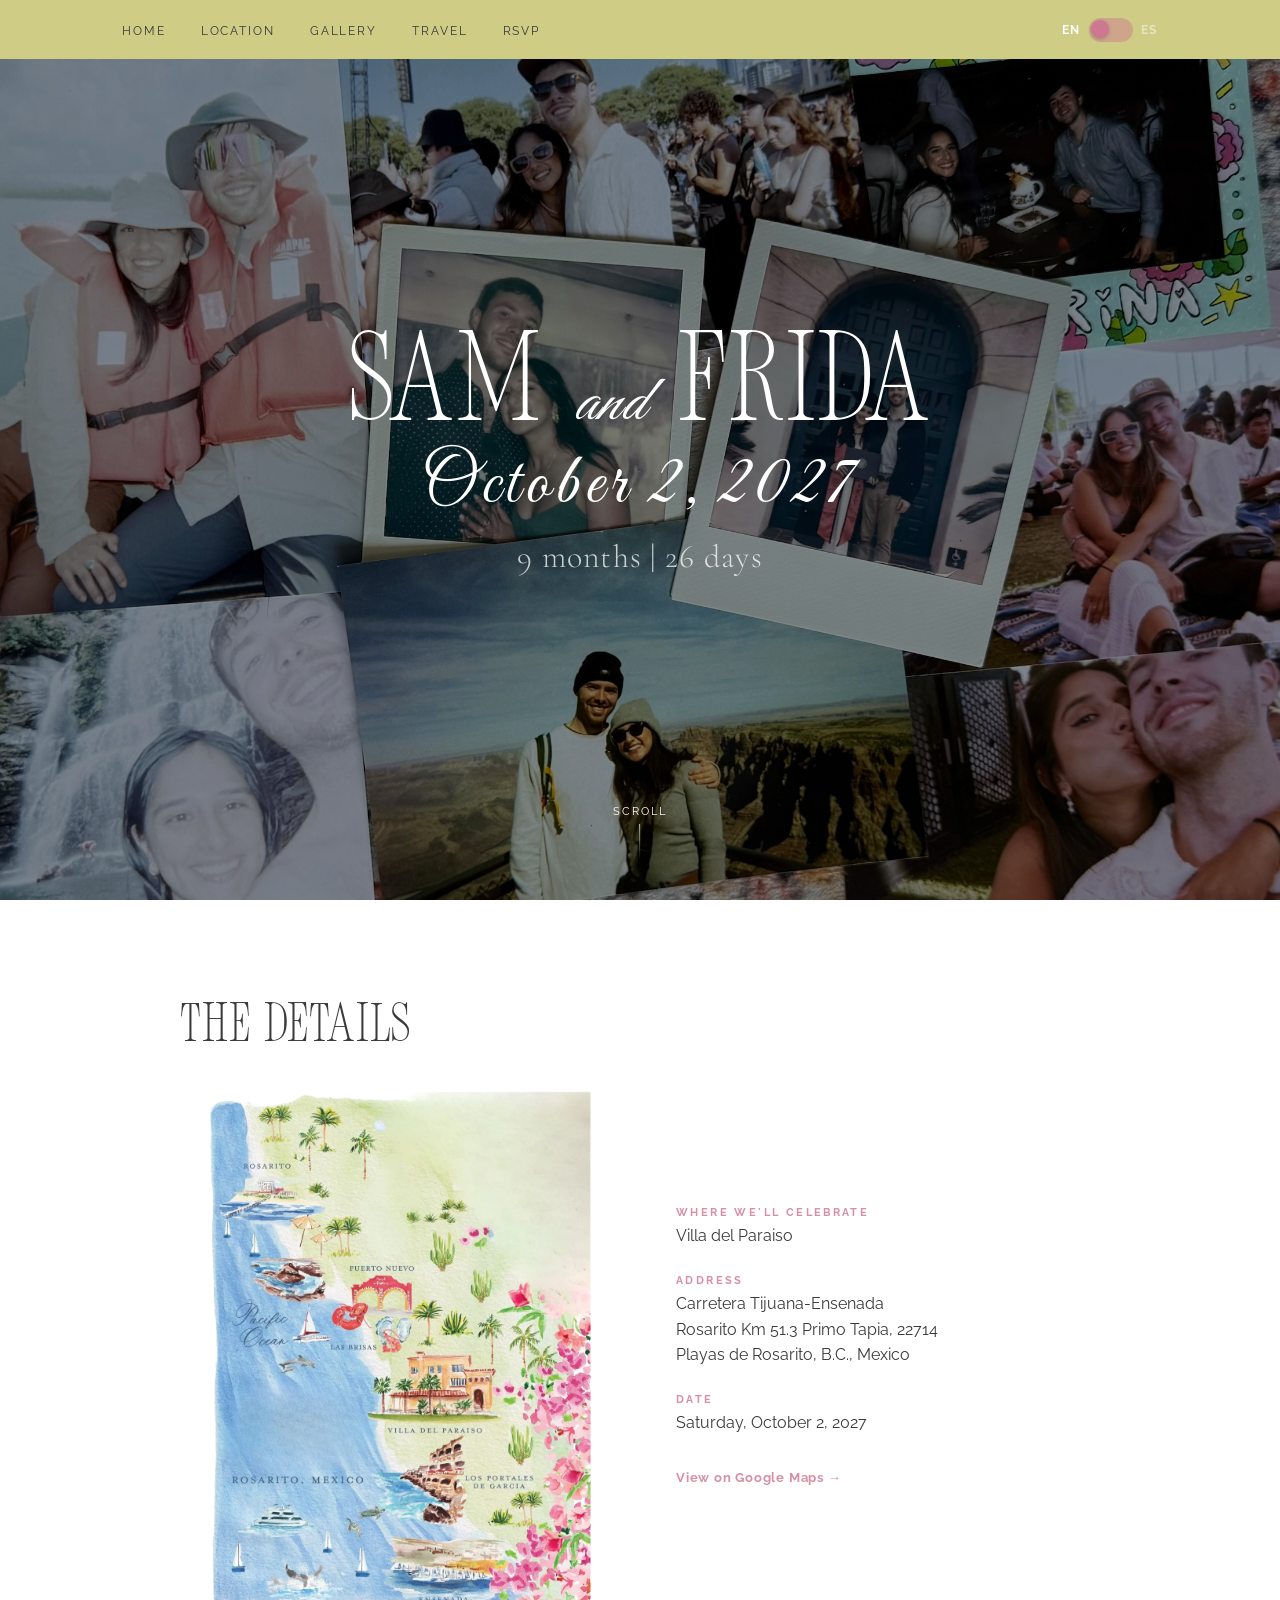
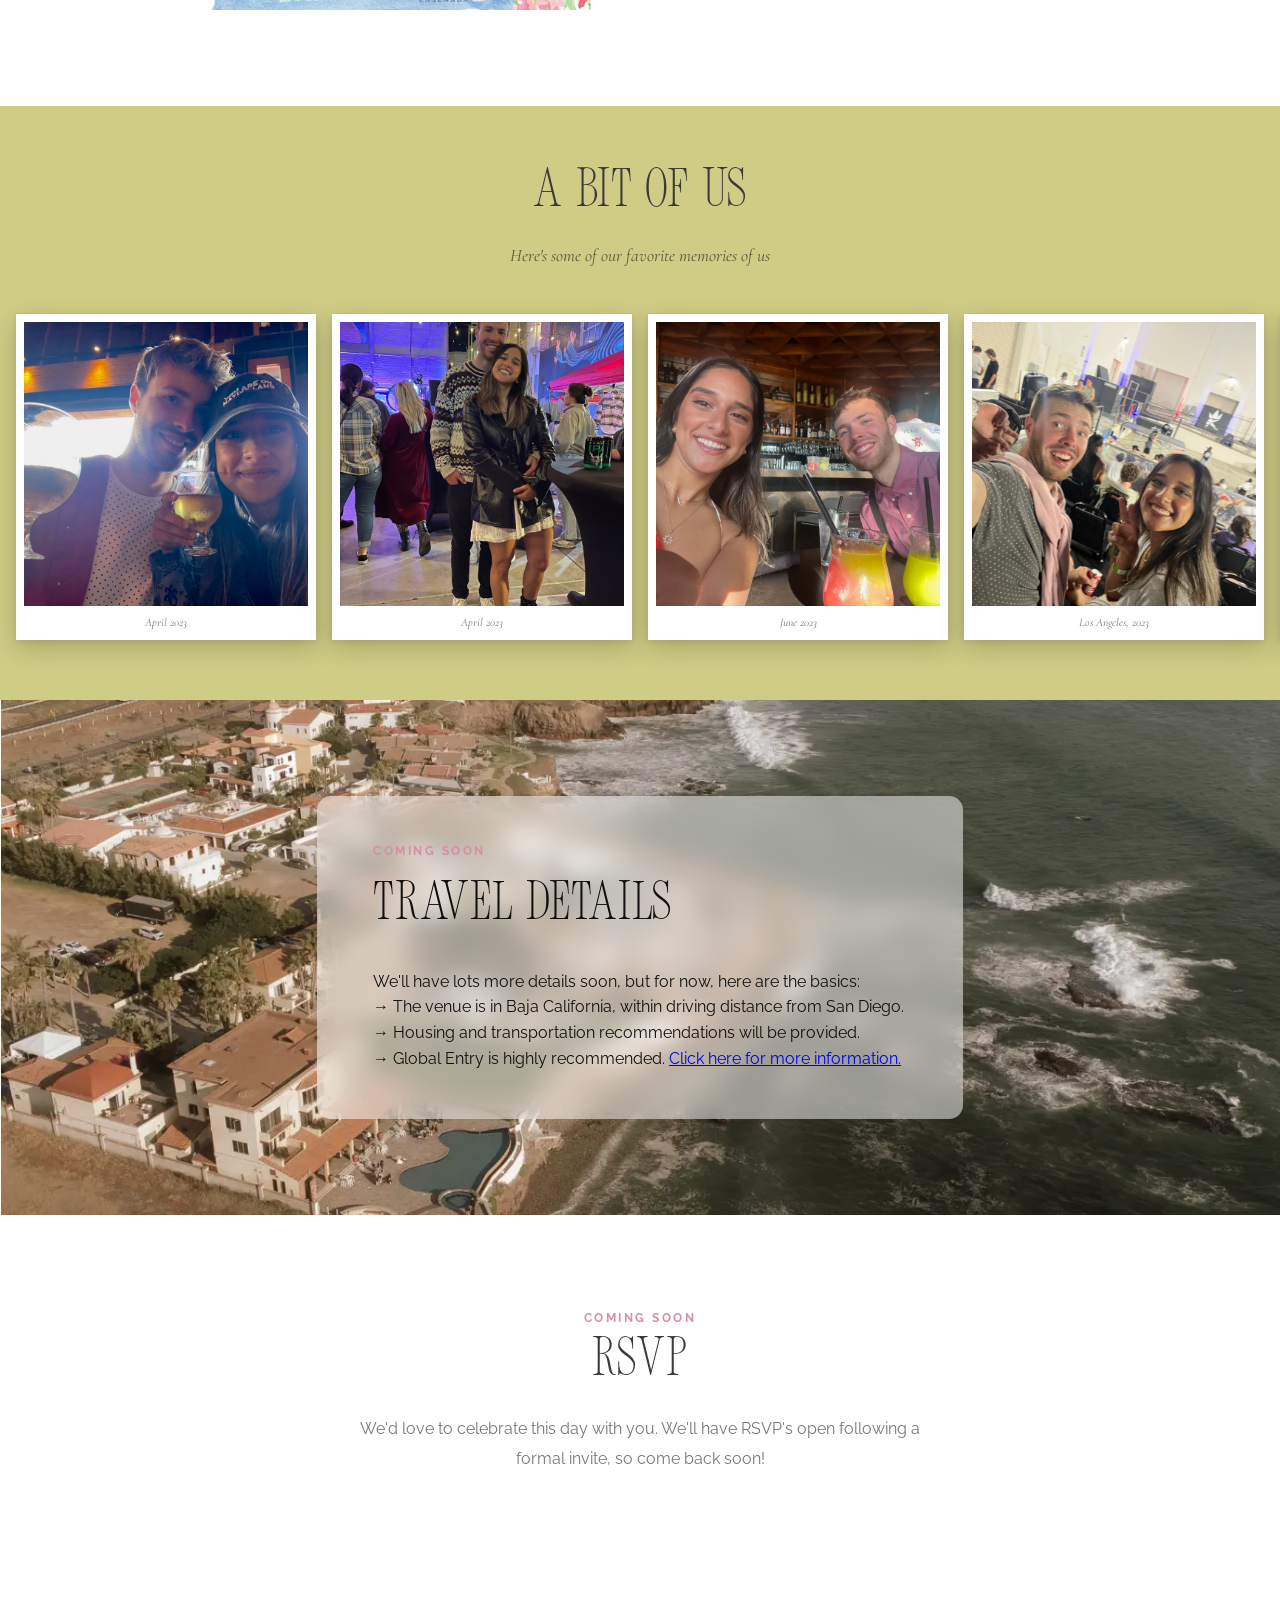
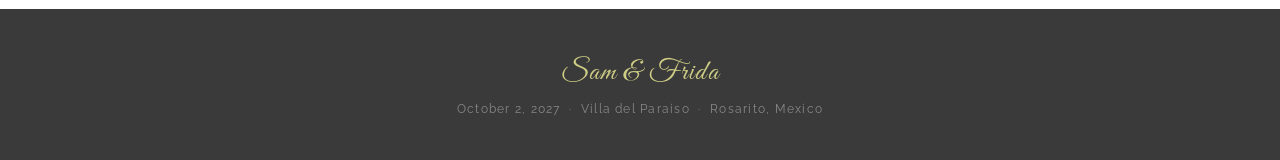
==== commit 24a7b47c: "updated to remove sentri" ====
--- a/index.html
+++ b/index.html
@@ -1284,7 +1284,10 @@
             Housing and transportation recommendations will be provided.
           </li>
           <li data-i18n="travel.point3">
-            Global Entry/Sentri is highly recommended. <a href='https://ttp.dhs.gov/' target='_blank' rel='noopener'>Click here for more information.</a>
+            Global Entry is highly recommended.
+            <a href="https://ttp.dhs.gov/" target="_blank" rel="noopener"
+              >Click here for more information.</a
+            >
           </li>
         </ul>
         <!-- <div class="travel-cards">
@@ -1391,7 +1394,7 @@
           "travel.point2":
             "Housing and transportation recommendations will be provided.",
           "travel.point3":
-            "Global Entry/Sentri is highly recommended. <a href='https://ttp.dhs.gov/' target='_blank' rel='noopener'>Click here for more information.</a>",
+            "Global Entry is highly recommended. <a href='https://ttp.dhs.gov/' target='_blank' rel='noopener'>Click here for more information.</a>",
           "travel.toll.title": "Toll Roads",
           "travel.toll.body":
             "Once in Mexico, you'll take the toll roads and enjoy stunning views of the Pacific Ocean. The cost is approximately $8–$10 round trip, so make sure you have cash.",
@@ -1428,16 +1431,16 @@
           "countdown.day": "día",
           "countdown.days": "días",
           "nav.home": "Inicio",
-          "nav.location": "Lugar",
+          "nav.location": "Locación",
           "nav.travel": "Viaje",
           "nav.gallery": "Galería",
           "hero.scroll": "Desplazar",
-          "location.label": "Dónde celebraremos",
+          "location.label": "Dónde Celebraremos",
           "location.title": "Los Detalles",
-          "location.venueLabel": "Donde celebraremos",
+          "location.venueLabel": "Donde Celebraremos",
           "location.addressLabel": "Dirección",
           "location.dateLabel": "Fecha",
-          "location.dateValue": "Sábado, 2 de octubre de 2027",
+          "location.dateValue": "Sábado, 2 de Octubre de 2027",
           "location.mapLink": "Ver en Google Maps →",
           "travel.label": "Próximamente",
           "travel.title": "Detalles de Viaje",
@@ -1448,7 +1451,7 @@
           "travel.point2":
             "Próximamente se darán recomendaciones de alojamiento y transporte.",
           "travel.point3":
-            "Se recomienda ampliamente tener Global Entry/Sentri. <a href='https://ttp.dhs.gov/' target='_blank' rel='noopener'>Haz clic aquí para más información.</a>",
+            "Se recomienda ampliamente tener Global Entry. <a href='https://ttp.dhs.gov/' target='_blank' rel='noopener'>Haz clic aquí para más información.</a>",
           "travel.toll.title": "Carreteras de Cuota",
           "travel.toll.body":
             "Una vez en México, tomarás las carreteras de cuota y disfrutarás de impresionantes vistas del Océano Pacífico. El costo es aproximadamente $8–$10 de ida y vuelta, así que ten efectivo a la mano.",
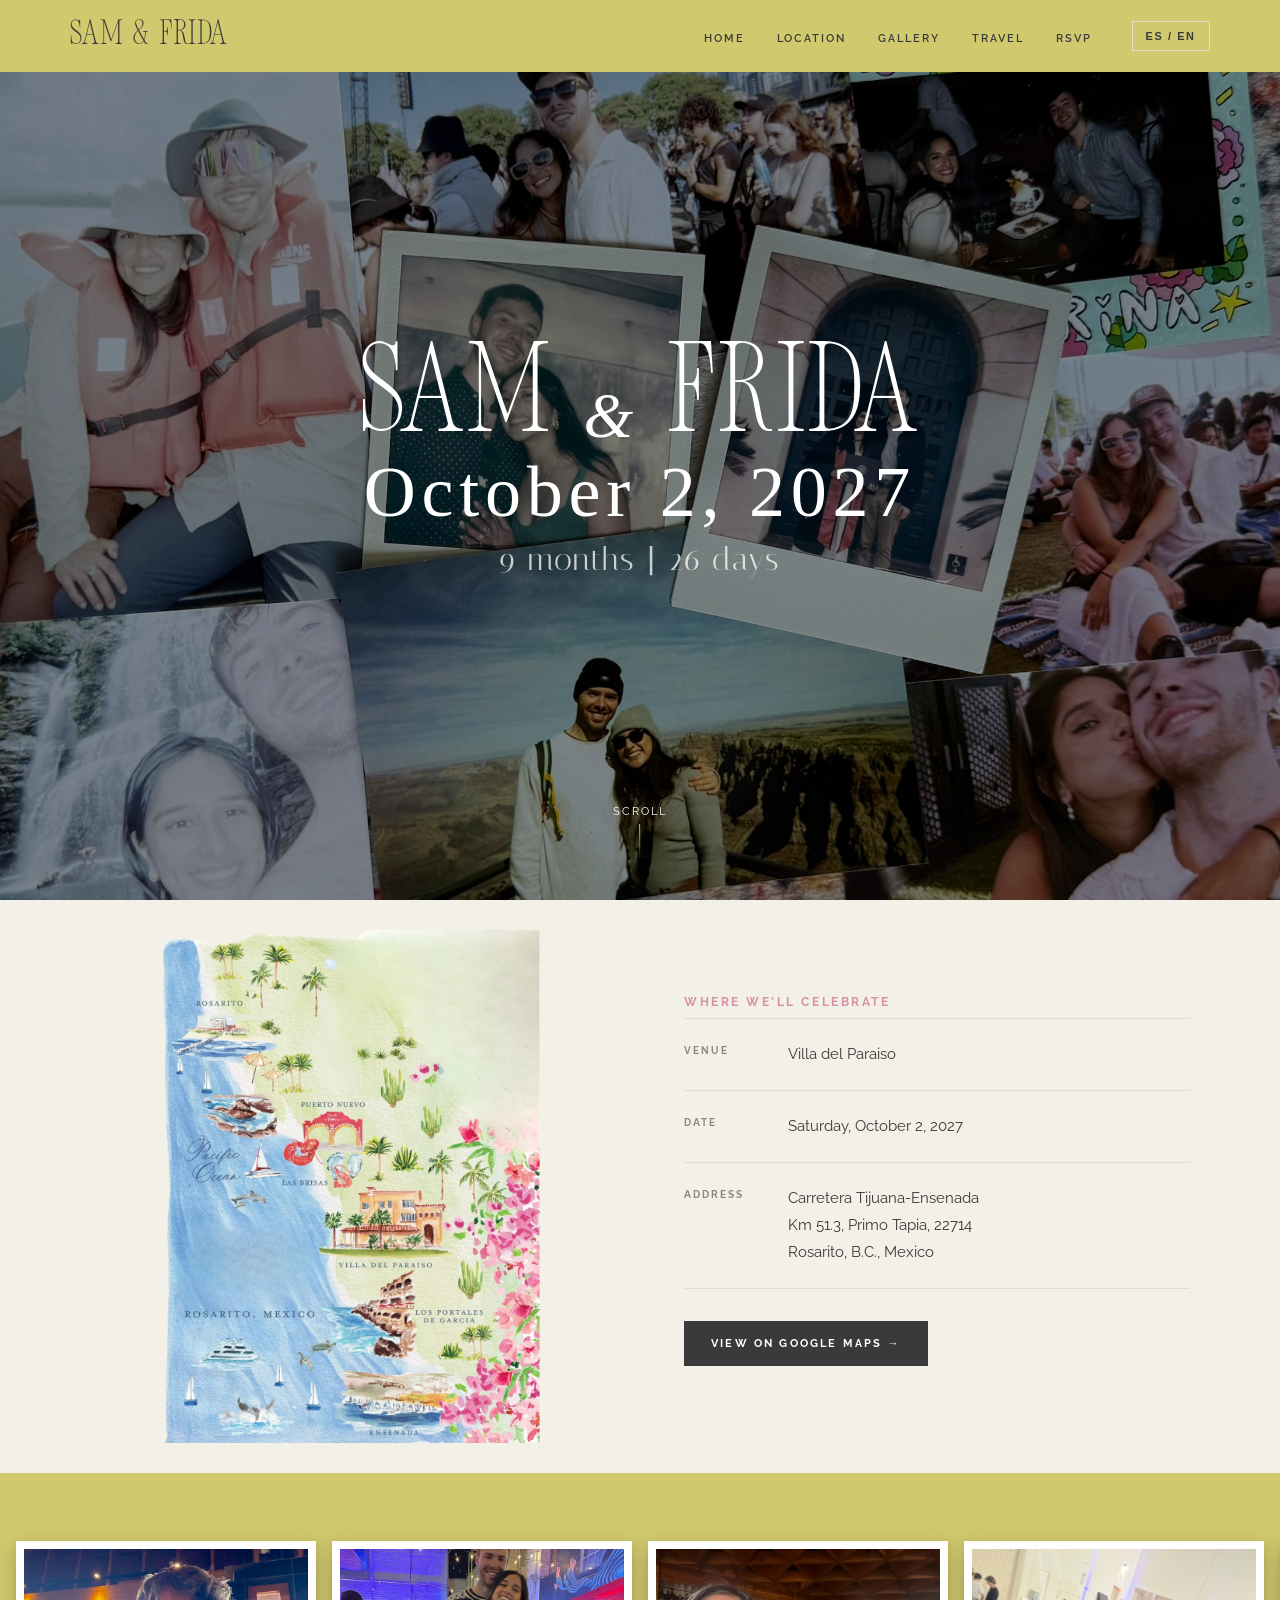
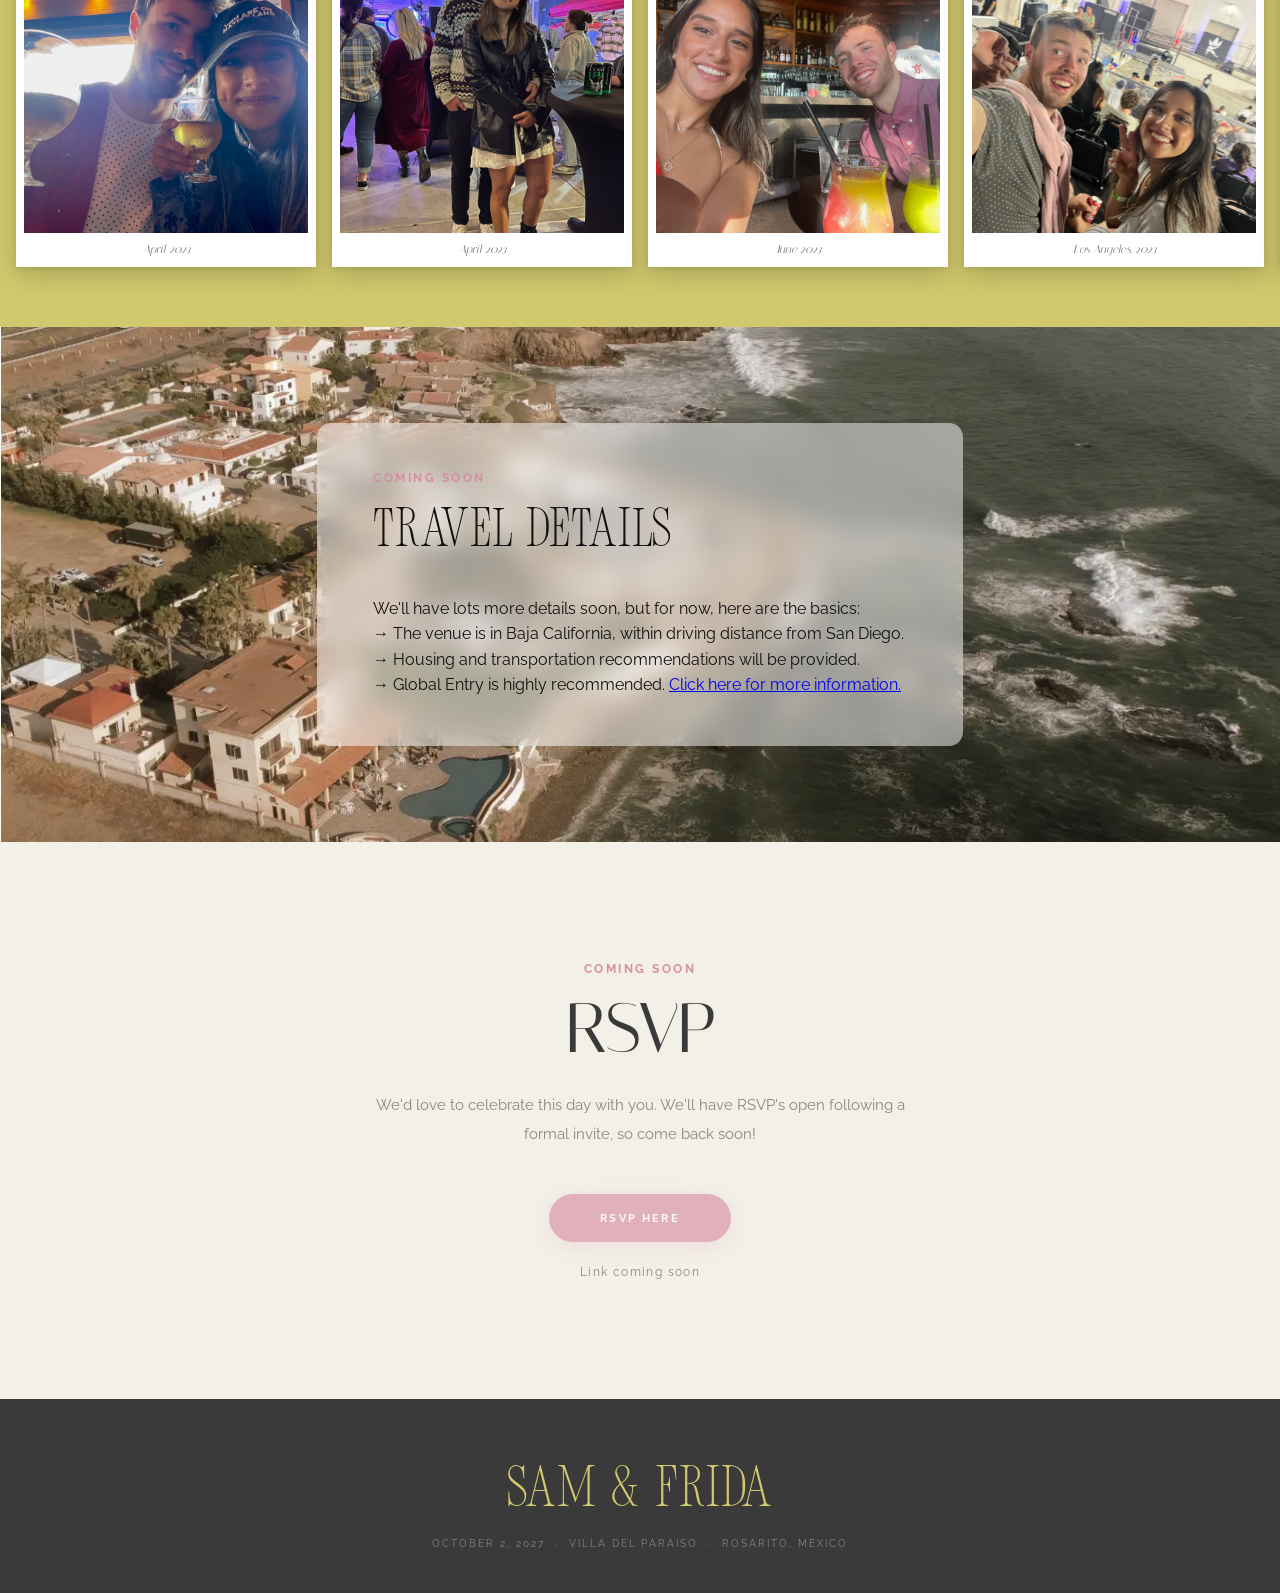
==== commit ddb245d3: "Redesign main site layout and clean up styles - New nav: cream/primary bg, SamAndFrida brand, minima" ====
--- a/index.html
+++ b/index.html
@@ -1,150 +1,99 @@
-<!DOCTYPE html>
+<!doctype html>
 <html lang="en">
   <head>
     <meta charset="UTF-8" />
     <meta name="viewport" content="width=device-width, initial-scale=1.0" />
     <title>Sam & Frida | October 2, 2027</title>
     <link
-      href="https://fonts.googleapis.com/css2?family=Great+Vibes&family=Cormorant+Garamond:ital,wght@0,300;0,400;0,500;0,600;1,300;1,400;1,500&family=Raleway:wght@300;400;500;600;700&display=swap"
+      href="https://fonts.googleapis.com/css2?family=Italiana&family=Raleway:wght@300;400;500;600;700&display=swap"
       rel="stylesheet"
     />
     <link rel="stylesheet" href="global.css" />
     <style>
       /* ── Navigation ── */
       nav {
+        height: 72px;
+        display: flex;
+        align-items: center;
+        justify-content: space-between;
+        padding: 0 5.5%;
+        background: var(--primary);
         position: fixed;
         top: 0;
         width: 100%;
         z-index: 1000;
-        /* background: rgba(250, 248, 242, 0.96); */
-        background: #cecc85;
-      }
-
-      .nav-container {
-        max-width: 1100px;
-        margin: 0 auto;
-        padding: 1.1rem 2rem;
-        display: flex;
-        justify-content: space-between;
-        align-items: center;
-      }
-
-      .nav-logo {
-        font-family: "Great Vibes", cursive;
-        font-size: 1.7rem;
+      }
+
+      .nav-brand {
+        font-family: "SamAndFrida", cursive;
+        font-size: 1.9rem;
+        letter-spacing: 0.02em;
         color: var(--dark);
-        letter-spacing: 0.02em;
-        user-select: none;
+        text-decoration: none;
+      }
+
+      .nav-right {
         display: flex;
         align-items: center;
-        gap: 0.5rem;
-      }
-
-      .nav-bouquet {
-        height: 36px;
-        width: auto;
-        display: block;
-        opacity: 0.75;
-      }
-
-      .nav-logo span {
-        color: var(--secondary);
-        font-style: italic;
+        gap: 2.5rem;
       }
 
       .nav-links {
         display: flex;
-        gap: 2.2rem;
+        align-items: center;
+        gap: 2rem;
         list-style: none;
+        margin: 0;
+        padding: 0;
       }
 
       .nav-links a {
         text-decoration: none;
         color: var(--dark);
-        font-size: 0.78rem;
+        font-size: 0.68rem;
+        letter-spacing: 0.18em;
+        text-transform: uppercase;
+        font-weight: 600;
+        transition: color 0.2s;
+      }
+
+      .nav-links a:hover {
+        color: var(--secondary);
+      }
+
+      .nav-lang {
+        border: 1px solid var(--line);
+        background: transparent;
+        padding: 8px 13px;
+        font-size: 0.68rem;
         letter-spacing: 0.15em;
         text-transform: uppercase;
-        font-weight: 400;
-        transition: color 0.2s;
-      }
-
-      .nav-links a:hover {
-        color: var(--secondary);
-      }
-
-      /* Hamburger */
-      .hamburger {
-        display: none;
-        flex-direction: column;
-        gap: 5px;
+        font-weight: 700;
+        color: var(--dark);
         cursor: pointer;
-        background: none;
-        border: none;
-        padding: 4px;
-      }
-
-      .hamburger span {
-        display: block;
-        width: 24px;
-        height: 2px;
-        background: var(--dark);
-        border-radius: 2px;
-        transition: all 0.3s ease;
-      }
-
-      .hamburger.open span:nth-child(1) {
-        transform: translateY(7px) rotate(45deg);
-      }
-      .hamburger.open span:nth-child(2) {
-        opacity: 0;
-        transform: scaleX(0);
-      }
-      .hamburger.open span:nth-child(3) {
-        transform: translateY(-7px) rotate(-45deg);
-      }
-
-      .mobile-menu {
-        display: none;
-        flex-direction: column;
-        background: rgba(250, 248, 242, 0.98);
-        max-height: 0;
-        overflow: hidden;
-        transition: max-height 0.35s ease;
-      }
-
-      .mobile-menu.open {
-        max-height: 320px;
-      }
-
-      .mobile-menu a {
-        text-decoration: none;
-        color: var(--dark);
-        font-size: 0.82rem;
-        letter-spacing: 0.15em;
-        text-transform: uppercase;
-        padding: 0.9rem 2rem;
-        display: block;
-        border-bottom: 1px solid rgba(206, 204, 133, 0.2);
-        transition: background 0.15s, color 0.15s;
-      }
-
-      .mobile-menu a:hover {
-        background: rgba(206, 204, 133, 0.12);
-        color: var(--secondary);
+        transition:
+          background 0.2s,
+          border-color 0.2s;
+      }
+
+      .nav-lang:hover {
+        background: var(--light-gray);
+        border-color: #ccc;
       }
 
       /* ── Hero ── */
       #home {
-        min-height: calc(100vh - 59px);
+        min-height: calc(100vh - 72px);
         display: flex;
         align-items: center;
         justify-content: center;
         text-align: center;
         padding: 0 2rem;
-        background: linear-gradient(rgba(0, 0, 0, 0.45), rgba(0, 0, 0, 0.45)),
+        background:
+          linear-gradient(rgba(0, 0, 0, 0.45), rgba(0, 0, 0, 0.45)),
           url("assets/bg.JPG") center center / cover no-repeat;
         position: relative;
-        top: 59px;
+        top: 72px;
         overflow: hidden;
       }
 
@@ -169,7 +118,7 @@
       }
 
       .hero-date-day {
-        font-family: "Cormorant Garamond", serif;
+        font-family: Italiana, Georgia, serif;
         font-size: clamp(3rem, 6vw, 5rem);
         font-weight: 300;
         color: var(--secondary);
@@ -194,6 +143,7 @@
         color: white;
         margin-bottom: 1.2rem;
         letter-spacing: 0.01em;
+        justify-content: center;
         display: flex;
         gap: 2rem;
         align-items: flex-end;
@@ -226,7 +176,7 @@
       }
 
       .hero-countdown {
-        font-family: "Cormorant Garamond", serif;
+        font-family: Italiana, Georgia, serif;
         font-size: clamp(2rem, 2vw, 1.1rem);
         font-weight: 300;
         color: white;
@@ -285,73 +235,88 @@
         }
       }
 
-      /* ── Location ── */
+      /* ── Display / body-copy shared ── */
+      .display {
+        font-family: Italiana, Georgia, serif;
+        font-size: clamp(2.8rem, 5.5vw, 5rem);
+        font-weight: 400;
+        line-height: 1.06;
+        letter-spacing: -0.025em;
+        color: var(--dark);
+        margin: 0 0 1.6rem;
+      }
+      .body-copy {
+        line-height: 1.95;
+        color: var(--muted);
+        font-size: 0.94rem;
+        max-width: 560px;
+      }
+
+      /* ── Location / Details ── */
       #location {
-        padding-top: 160px;
-        background: white;
-      }
-
-      .location-grid {
+        background: var(--light-gray);
         display: grid;
         grid-template-columns: 1fr 1fr;
-        gap: 4.5rem;
+        gap: 8%;
         align-items: center;
-      }
-
-      .villa-img-wrap {
-        position: relative;
-      }
-
-      .villa-sketch {
+        padding: 30px 7%;
+        padding-top: 90px;
+      }
+
+      .details-image img {
         width: 100%;
-        border-radius: 4px;
-        /* box-shadow: 0 10px 40px rgba(0,0,0,0.1); */
-        position: relative;
-        z-index: 1;
+        max-width: 420px;
         display: block;
-      }
-
-      .location-details {
-        display: flex;
-        flex-direction: column;
-        gap: 1.6rem;
-      }
-
-      .detail-item {
-        display: flex;
-        flex-direction: column;
-        gap: 0.25rem;
-      }
-
-      .detail-label {
+        margin: 0 auto;
+      }
+
+      .detail-row {
+        border-top: 1px solid var(--line);
+        padding: 22px 0;
+        display: grid;
+        grid-template-columns: 90px 1fr;
+        gap: 14px;
+      }
+
+      .detail-row:last-of-type {
+        border-bottom: 1px solid var(--line);
+        margin-bottom: 2rem;
+      }
+
+      .detail-row small {
+        text-transform: uppercase;
+        letter-spacing: 0.2em;
+        font-size: 0.62rem;
+        font-weight: 700;
+        color: var(--muted);
+        padding-top: 4px;
+        display: block;
+      }
+
+      .detail-row div {
+        line-height: 1.8;
+        font-size: 0.94rem;
+      }
+
+      .map-btn {
+        display: inline-block;
+        background: var(--dark);
+        color: #fff;
+        border: 1px solid var(--dark);
+        padding: 15px 26px;
         font-size: 0.68rem;
-        letter-spacing: 0.22em;
+        letter-spacing: 0.2em;
         text-transform: uppercase;
-        color: var(--secondary);
         font-weight: 700;
-      }
-
-      .detail-value {
-        font-size: 1rem;
+        text-decoration: none;
+        transition:
+          background 0.2s,
+          color 0.2s;
+      }
+
+      .map-btn:hover {
+        background: transparent;
         color: var(--dark);
-        line-height: 1.6;
-      }
-
-      .map-link {
-        display: inline-flex;
-        align-items: center;
-        gap: 0.5rem;
-        color: var(--secondary);
-        text-decoration: none;
-        font-size: 0.82rem;
-        font-weight: 700;
-        letter-spacing: 0.06em;
-        transition: gap 0.2s;
-        margin-top: 0.5rem;
-      }
-
-      .map-link:hover {
-        gap: 0.85rem;
       }
 
       /* ── Travel ── */
@@ -426,7 +391,7 @@
       }
 
       .travel-card h3 {
-        font-family: "Cormorant Garamond", serif;
+        font-family: Italiana, Georgia, serif;
         font-size: 1.05rem;
         margin-bottom: 0.65rem;
       }
@@ -439,7 +404,7 @@
 
       /* ── Gallery ── */
       #gallery {
-        background: #cecc85;
+        background: var(--primary);
         padding: 20px 0px;
       }
 
@@ -469,13 +434,23 @@
       .polaroid {
         background: white;
         padding: 8px 8px 10px 8px;
-        box-shadow: 0 8px 24px rgba(0, 0, 0, 0.18),
+        box-shadow:
+          0 8px 24px rgba(0, 0, 0, 0.18),
           0 2px 6px rgba(0, 0, 0, 0.08);
         width: 300px;
         flex-shrink: 0;
         position: relative;
-        transition: transform 0.3s ease, box-shadow 0.3s ease;
+        transition:
+          transform 0.3s ease,
+          box-shadow 0.3s ease;
         cursor: default;
+      }
+
+      .polaroid:hover {
+        transform: translateY(-4px) rotate(0.3deg);
+        box-shadow:
+          0 14px 40px rgba(0, 0, 0, 0.2),
+          0 4px 10px rgba(0, 0, 0, 0.08);
       }
 
       /* Alternate rotations */
@@ -518,7 +493,7 @@
       .polaroid-caption {
         text-align: center;
         margin-top: 8px;
-        font-family: "Cormorant Garamond", serif;
+        font-family: Italiana, Georgia, serif;
         font-style: italic;
         font-size: 0.72rem;
         color: #777;
@@ -527,126 +502,65 @@
 
       /* ── RSVP ── */
       #rsvp {
-        background: white;
         text-align: center;
-      }
-
-      .rsvp-inner {
-        max-width: 580px;
-        margin: 0 auto;
-      }
-
-      .rsvp-bouquet {
-        width: 130px;
-        display: block;
-        margin: 0 auto 2rem;
-        opacity: 0.82;
-      }
-
-      .rsvp-text {
-        font-size: 1rem;
-        line-height: 1.85;
-        color: #777;
-        margin-bottom: 2.5rem;
+        background: var(--light-gray);
+        padding: 120px 7%;
+      }
+
+      #rsvp .display {
+        max-width: 700px;
+        margin: 1rem auto 1.5rem;
+      }
+
+      #rsvp .body-copy {
+        margin: 0 auto 2.8rem;
       }
 
       .rsvp-btn {
         display: inline-block;
         background: var(--secondary);
         color: white;
-        padding: 1rem 3.2rem;
-        text-decoration: none;
-        font-size: 0.8rem;
-        letter-spacing: 0.18em;
+        padding: 1.1rem 3.2rem;
+        font-size: 0.68rem;
+        letter-spacing: 0.2em;
         text-transform: uppercase;
         font-weight: 700;
-        border-radius: 3rem;
-        transition: background 0.2s, transform 0.2s, box-shadow 0.2s;
-        box-shadow: 0 4px 20px rgba(215, 143, 164, 0.35);
-      }
-
-      .rsvp-btn:hover {
-        background: #c77d94;
-        transform: translateY(-3px);
-        box-shadow: 0 8px 28px rgba(215, 143, 164, 0.45);
+        border-radius: 99px;
+        box-shadow: 0 4px 22px rgba(215, 143, 164, 0.3);
+        opacity: 0.65;
+        cursor: default;
       }
 
       .rsvp-note {
+        display: block;
         margin-top: 1.4rem;
-        font-size: 0.78rem;
-        color: #777;
-        letter-spacing: 0.1em;
+        font-size: 0.72rem;
+        letter-spacing: 0.12em;
+        color: var(--muted);
       }
 
       /* ── Footer ── */
       footer {
         background: var(--dark);
-        color: #888;
         text-align: center;
-        padding: 2.8rem 2rem;
-        font-size: 0.78rem;
-        letter-spacing: 0.1em;
-      }
-
-      .footer-names {
-        font-family: "Great Vibes", cursive;
-        font-size: 1.8rem;
+        padding: 64px 20px 44px;
+      }
+
+      .footer-name {
+        font-family: "SamAndFrida", cursive;
+        font-size: 3.2rem;
         color: var(--primary);
-        margin-bottom: 0.6rem;
-      }
-
-      /* ── Language Toggle ── */
-      .lang-toggle {
-        display: flex;
-        align-items: center;
-        gap: 0.5rem;
-        cursor: pointer;
-        flex-shrink: 0;
-        user-select: none;
-      }
-
-      .lang-label {
-        font-family: "Raleway", sans-serif;
-        font-size: 0.72rem;
-        font-weight: 700;
-        letter-spacing: 0.14em;
-        color: rgba(255, 255, 255, 0.5);
-        transition: color 0.25s;
-      }
-
-      .lang-label.active {
-        color: white;
-      }
-
-      .lang-track {
-        width: 44px;
-        height: 24px;
-        background: #ce779073;
-        /* border: 1.5px solid rgba(206, 204, 133, 0.75); */
-        border-radius: 999px;
-        position: relative;
-        transition: background 0.25s;
-        flex-shrink: 0;
-      }
-
-      .lang-track.es {
-        background: #ce779073;
-      }
-
-      .lang-thumb {
-        position: absolute;
-        top: 2px;
-        left: 2px;
-        width: 18px;
-        height: 18px;
-        background: #ce7790;
-        border-radius: 50%;
-        transition: transform 0.25s cubic-bezier(0.34, 1.56, 0.64, 1);
-        box-shadow: 0 1px 4px rgba(0, 0, 0, 0.2);
-      }
-
-      .lang-track.es .lang-thumb {
-        transform: translateX(20px);
+        display: block;
+        margin-bottom: 1rem;
+        letter-spacing: 0.02em;
+      }
+
+      footer p {
+        font-size: 0.62rem;
+        letter-spacing: 0.2em;
+        text-transform: uppercase;
+        color: rgba(250, 248, 242, 0.4);
+        margin: 0;
       }
 
       /* ── Responsive ── */
@@ -658,26 +572,34 @@
         .nav-links {
           display: none;
         }
-        .hamburger {
-          display: flex;
-        }
-        .mobile-menu {
-          display: flex;
-        }
-
-        .location-grid {
+
+        #location {
           grid-template-columns: 1fr;
           gap: 2.5rem;
-        }
-
-        .villa-img-wrap::before {
-          display: none;
+          padding: 30px 6%;
+          padding-top: 90px;
+        }
+
+        #travel {
+          padding: 2rem;
+        }
+
+        #travel .section-inner {
+          padding: 2rem 1.35rem;
+        }
+
+        #rsvp {
+          padding: 90px 6%;
         }
 
         .section-title {
           font-size: 2rem;
         }
 
+        .display {
+          font-size: clamp(2rem, 7vw, 3rem);
+        }
+
         .polaroid {
           width: 155px;
         }
@@ -685,23 +607,14 @@
         section {
           padding: 4.5rem 1.5rem;
         }
-
-        #travel {
-          padding: 2rem;
-        }
-
-        #travel .section-inner {
-          padding: 2rem 1.35rem;
-        }
       }
 
       @media (max-width: 480px) {
-        #travel {
-          padding: 1.5rem 1.5rem;
-        }
-
-        #travel .section-inner {
-          padding: 1.5rem 1.1rem;
+        .gallery-modal-prev {
+          left: 0.5rem;
+        }
+        .gallery-modal-next {
+          right: 0.5rem;
         }
 
         .polaroid {
@@ -749,7 +662,7 @@
       .gallery-modal-caption {
         margin-top: 1.2rem;
         color: rgba(255, 255, 255, 0.6);
-        font-family: "Cormorant Garamond", serif;
+        font-family: Italiana, Georgia, serif;
         font-style: italic;
         font-size: 1rem;
         letter-spacing: 0.04em;
@@ -809,7 +722,9 @@
       .gallery-modal-next:active {
         background: rgba(255, 255, 255, 0.35);
         transform: translateY(-50%) scale(0.88);
-        transition: background 0.05s, transform 0.05s;
+        transition:
+          background 0.05s,
+          transform 0.05s;
       }
 
       @media (max-width: 480px) {
@@ -825,10 +740,8 @@
   <body>
     <!-- Navigation -->
     <nav id="navbar">
-      <div class="nav-container">
-        <!-- <div class="nav-logo">
-                Sam <span>&</span> Frida
-            </div> -->
+      <a class="nav-brand" href="#home">Sam &amp; Frida</a>
+      <div class="nav-right">
         <ul class="nav-links">
           <li><a href="#home" data-i18n="nav.home">Home</a></li>
           <li><a href="#location" data-i18n="nav.location">Location</a></li>
@@ -836,38 +749,9 @@
           <li><a href="#travel" data-i18n="nav.travel">Travel</a></li>
           <li><a href="#rsvp">RSVP</a></li>
         </ul>
-        <div
-          class="lang-toggle"
-          id="langToggle"
-          onclick="setLang(currentLang === 'en' ? 'es' : 'en')"
-          role="switch"
-          aria-checked="true"
-          aria-label="Language toggle"
-        >
-          <span class="lang-label lang-en">EN</span>
-          <div class="lang-track">
-            <div class="lang-thumb"></div>
-          </div>
-          <span class="lang-label lang-es">ES</span>
-        </div>
-        <button class="hamburger" id="hamburger" aria-label="Toggle menu">
-          <span></span>
-          <span></span>
-          <span></span>
+        <button class="nav-lang" id="langBtn" aria-label="Switch language">
+          ES / EN
         </button>
-      </div>
-      <div class="mobile-menu" id="mobileMenu">
-        <a href="#home" onclick="closeMenu()" data-i18n="nav.home">Home</a>
-        <a href="#location" onclick="closeMenu()" data-i18n="nav.location"
-          >Location</a
-        >
-        <a href="#gallery" onclick="closeMenu()" data-i18n="nav.gallery"
-          >Gallery</a
-        >
-        <a href="#travel" onclick="closeMenu()" data-i18n="nav.travel"
-          >Travel</a
-        >
-        <a href="#rsvp" onclick="closeMenu()">RSVP</a>
       </div>
     </nav>
 
@@ -876,7 +760,7 @@
       <div class="hero-content">
         <h1 class="hero-names">
           <span class="hero-name">sam</span>
-          <span class="hero-and">and</span>
+          <span class="hero-and" data-i18n="hero.and">&</span>
           <span class="hero-name">frida</span>
         </h1>
         <div class="hero-wedding-date" data-i18n="hero.date">
@@ -887,74 +771,47 @@
       <a class="hero-scroll" data-i18n="hero.scroll" href="#location">Scroll</a>
     </section>
 
-    <!-- ── Location ── -->
+    <!-- ── Location / Details ── -->
     <section id="location">
-      <div class="section-inner">
-        <!-- <p class="section-label" data-i18n="location.label">Where we'll celebrate</p> -->
-        <h2 class="section-title" data-i18n="location.title">The Details</h2>
-        <div class="location-grid">
-          <div class="villa-img-wrap">
-            <img
-              class="villa-sketch"
-              src="assets/drawing-villa.webp"
-              alt="Villa del Paraiso"
-            />
-          </div>
-          <div class="location-details">
-            <div class="detail-item">
-              <span class="detail-label" data-i18n="location.venueLabel"
-                >Venue</span
-              >
-              <span class="detail-value">Villa del Paraiso</span>
-            </div>
-            <div class="detail-item">
-              <span class="detail-label" data-i18n="location.addressLabel"
-                >Address</span
-              >
-              <span class="detail-value">
-                Carretera Tijuana-Ensenada<br />
-                Rosarito Km 51.3 Primo Tapia, 22714<br />
-                Playas de Rosarito, B.C., Mexico
-              </span>
-            </div>
-            <div class="detail-item">
-              <span class="detail-label" data-i18n="location.dateLabel"
-                >Date</span
-              >
-              <span class="detail-value" data-i18n="location.dateValue"
-                >Saturday, October 2, 2027</span
-              >
-            </div>
-            <a
-              class="map-link"
-              href="https://maps.google.com/?q=Carretera+Tijuana-Ensenada+Km+51.3+Primo+Tapia+Rosarito"
-              target="_blank"
-              rel="noopener"
-              data-i18n="location.mapLink"
-            >
-              View on Google Maps →
-            </a>
-          </div>
+      <div class="details-image">
+        <img
+          src="assets/drawing-villa.webp"
+          alt="Villa del Paraiso illustration"
+        />
+      </div>
+      <div>
+        <div class="section-label" data-i18n="location.label">
+          Where we'll celebrate
         </div>
+        <div class="detail-row">
+          <small data-i18n="location.venueLabel">Venue</small>
+          <div>Villa del Paraiso</div>
+        </div>
+        <div class="detail-row">
+          <small data-i18n="location.dateLabel">Date</small>
+          <div data-i18n="location.dateValue">Saturday, October 2, 2027</div>
+        </div>
+        <div class="detail-row">
+          <small data-i18n="location.addressLabel">Address</small>
+          <div>
+            Carretera Tijuana-Ensenada<br />
+            Km 51.3, Primo Tapia, 22714<br />
+            Rosarito, B.C., Mexico
+          </div>
+        </div>
+        <a
+          class="map-btn"
+          href="https://maps.google.com/?q=Carretera+Tijuana-Ensenada+Km+51.3+Primo+Tapia+Rosarito"
+          target="_blank"
+          rel="noopener"
+          data-i18n="location.mapLink"
+          >View on Google Maps →</a
+        >
       </div>
     </section>
 
     <!-- ── Gallery ── -->
     <section id="gallery">
-      <div style="text-align: center; padding: 2.5rem 2rem 0">
-        <h2 class="section-title" data-i18n="gallery.title">A bit of us</h2>
-        <p
-          style="
-            font-family: 'Cormorant Garamond', serif;
-            font-style: italic;
-            font-size: 1.1rem;
-            color: #5a5a3a;
-          "
-          data-i18n="gallery.subtitle"
-        >
-          Here's some of our favorite memories of us
-        </p>
-      </div>
       <div class="gallery-wall">
         <div class="polaroid-wall">
           <div class="polaroid">
@@ -1290,40 +1147,26 @@
             >
           </li>
         </ul>
-        <!-- <div class="travel-cards">
-                <div class="travel-card">
-                    <h3 data-i18n="travel.toll.title">Toll Roads</h3>
-                    <p data-i18n="travel.toll.body">Once in Mexico, you'll take the toll roads and enjoy stunning views of the Pacific Ocean. The cost is approximately $8–$10 round trip, so make sure you have cash.</p>
-                </div>
-                <div class="travel-card">
-                    <h3 data-i18n="travel.insurance.title">Mexican Auto Insurance</h3>
-                    <p data-i18n="travel.insurance.body">Please purchase Mexican auto insurance if you drive your vehicle across the border — U.S. insurance typically does not provide coverage in Mexico.</p>
-                </div>
-                <div class="travel-card">
-                    <h3 data-i18n="travel.drive.title">The Scenic Drive</h3>
-                    <p data-i18n="travel.drive.body">The coastal highway from Tijuana to Rosarito is a beautiful stretch of Pacific coastline. Enjoy the views — the drive is part of the experience.</p>
-                </div>
-            </div> -->
       </div>
     </section>
 
     <!-- ── RSVP ── -->
     <section id="rsvp">
-      <div class="rsvp-inner">
-        <p class="section-label" data-i18n="rsvp.label">Coming Soon</p>
-        <h2 class="section-title">RSVP</h2>
-        <p class="rsvp-text" data-i18n="rsvp.text">
-          We'd love to celebrate this day with you. We'll have RSVP's open
-          following a formal invite, so come back soon!
-        </p>
-        <!-- <a href="#" class="rsvp-btn" data-i18n="rsvp.btn">RSVP Here</a> -->
-        <!-- <p class="rsvp-note" data-i18n="rsvp.note">Link coming soon</p> -->
-      </div>
+      <div class="section-label" data-i18n="rsvp.label">Coming Soon</div>
+      <h2 class="display" data-i18n="rsvp.heading">
+        The party wouldn't<br />be the same without you.
+      </h2>
+      <p class="body-copy" data-i18n="rsvp.text">
+        We'd love to celebrate this day with you. We'll have RSVP's open
+        following a formal invite, so come back soon!
+      </p>
+      <span class="rsvp-btn" data-i18n="rsvp.btn">RSVP coming soon</span>
+      <span class="rsvp-note" data-i18n="rsvp.note">Link coming soon</span>
     </section>
 
     <!-- Footer -->
     <footer>
-      <p class="footer-names">Sam &amp; Frida</p>
+      <span class="footer-name">Sam &amp; Frida</span>
       <p data-i18n="footer.details">
         October 2, 2027 &nbsp;·&nbsp; Villa del Paraiso &nbsp;·&nbsp; Rosarito,
         Mexico
@@ -1377,16 +1220,21 @@
           "nav.location": "Location",
           "nav.travel": "Travel",
           "nav.gallery": "Gallery",
+          "hero.and": "&amp;",
           "hero.scroll": "Scroll",
           "location.label": "Where we'll celebrate",
           "location.title": "The Details",
-          "location.venueLabel": "Where we'll celebrate",
+          "location.venueLabel": "Venue",
           "location.addressLabel": "Address",
           "location.dateLabel": "Date",
           "location.dateValue": "Saturday, October 2, 2027",
           "location.mapLink": "View on Google Maps →",
+          "details.heading": "Meet us by the sea.",
+          "gallery.label": "A bit of us",
+          "gallery.heading": "Our story, in moments.",
           "travel.label": "Coming soon",
           "travel.title": "Travel Details",
+          "travel.heading": "A little getaway<br>to Baja.",
           "travel.intro":
             "We'll have lots more details soon, but for now, here are the basics:",
           "travel.point1":
@@ -1406,6 +1254,8 @@
             "The coastal highway from Tijuana to Rosarito is a beautiful stretch of Pacific coastline. Enjoy the views — the drive is part of the experience.",
           "gallery.title": "A bit of us",
           "gallery.subtitle": "Here's some of our favorite memories of us",
+          "rsvp.heading": "RSVP",
+          "rsvp.btn": "RSVP coming soon",
           "gallery.cap1": "How it started",
           "gallery.cap2": "First adventure",
           "gallery.cap3": "The proposal",
@@ -1434,16 +1284,21 @@
           "nav.location": "Locación",
           "nav.travel": "Viaje",
           "nav.gallery": "Galería",
+          "hero.and": "y",
           "hero.scroll": "Desplazar",
-          "location.label": "Dónde Celebraremos",
+          "location.label": "Dónde celebraremos",
           "location.title": "Los Detalles",
-          "location.venueLabel": "Donde Celebraremos",
+          "location.venueLabel": "Lugar",
           "location.addressLabel": "Dirección",
           "location.dateLabel": "Fecha",
-          "location.dateValue": "Sábado, 2 de Octubre de 2027",
+          "location.dateValue": "Sábado, 2 de octubre de 2027",
           "location.mapLink": "Ver en Google Maps →",
+          "details.heading": "Nos vemos junto al mar.",
+          "gallery.label": "Un poco de nosotros",
+          "gallery.heading": "Nuestra historia, en momentos.",
           "travel.label": "Próximamente",
           "travel.title": "Detalles de Viaje",
+          "travel.heading": "Una escapada<br>a Baja.",
           "travel.intro":
             "Pronto tendremos más detalles, pero por ahora, aquí están los aspectos básicos:",
           "travel.point1":
@@ -1464,6 +1319,8 @@
           "gallery.title": "Un poco de nosotros",
           "gallery.subtitle":
             "Aquí están algunos de nuestros recuerdos favoritos",
+          "rsvp.heading": "RSVP",
+          "rsvp.btn": "Confirmación próximamente",
           "gallery.cap1": "Cómo empezó",
           "gallery.cap2": "Primera aventura",
           "gallery.cap3": "La propuesta",
@@ -1502,45 +1359,18 @@
             el.innerHTML = t[key];
           }
         });
-        const track = document.querySelector(".lang-track");
-        const labelEn = document.querySelector(".lang-en");
-        const labelEs = document.querySelector(".lang-es");
-        track.classList.toggle("es", lang === "es");
-        labelEn.classList.toggle("active", lang === "en");
-        labelEs.classList.toggle("active", lang === "es");
-        document
-          .getElementById("langToggle")
-          .setAttribute("aria-checked", lang === "es");
         document.documentElement.lang = lang;
+        document.getElementById("langBtn").textContent =
+          lang === "en" ? "ES / EN" : "EN / ES";
         if (typeof formatCountdown === "function") formatCountdown();
       }
 
       // Apply saved language on load
       setLang(currentLang);
 
-      // ── Nav / hamburger ─────────────────────────────────────────────
-      const hamburger = document.getElementById("hamburger");
-      const mobileMenu = document.getElementById("mobileMenu");
-
-      hamburger.addEventListener("click", () => {
-        const isOpen = hamburger.classList.toggle("open");
-        mobileMenu.classList.toggle("open", isOpen);
-      });
-
-      function closeMenu() {
-        hamburger.classList.remove("open");
-        mobileMenu.classList.remove("open");
-      }
-
-      document.addEventListener("click", (e) => {
-        const langToggle = document.getElementById("langToggle");
-        if (
-          !hamburger.contains(e.target) &&
-          !mobileMenu.contains(e.target) &&
-          !langToggle.contains(e.target)
-        ) {
-          closeMenu();
-        }
+      // ── Language button ──────────────────────────────────────────────
+      document.getElementById("langBtn").addEventListener("click", () => {
+        setLang(currentLang === "en" ? "es" : "en");
       });
 
       // Duplicate polaroids for seamless marquee loop
@@ -1560,7 +1390,7 @@
             const prevMonth = new Date(
               target.getFullYear(),
               target.getMonth(),
-              0
+              0,
             );
             days += prevMonth.getDate();
           }
@@ -1575,17 +1405,17 @@
             parts.push(
               years +
                 " " +
-                t[years === 1 ? "countdown.year" : "countdown.years"]
+                t[years === 1 ? "countdown.year" : "countdown.years"],
             );
           if (months > 0)
             parts.push(
               months +
                 " " +
-                t[months === 1 ? "countdown.month" : "countdown.months"]
+                t[months === 1 ? "countdown.month" : "countdown.months"],
             );
           if (days > 0)
             parts.push(
-              days + " " + t[days === 1 ? "countdown.day" : "countdown.days"]
+              days + " " + t[days === 1 ? "countdown.day" : "countdown.days"],
             );
 
           el.textContent = parts.join(" | ");
@@ -1607,7 +1437,7 @@
 
         // Duplicate items for seamless loop (clones inherit data-slide-index)
         originals.forEach((el) =>
-          polaroidTrack.appendChild(el.cloneNode(true))
+          polaroidTrack.appendChild(el.cloneNode(true)),
         );
 
         // Stop-motion cycling: swap z-index so all frames are always rendered
@@ -1618,7 +1448,7 @@
           .querySelectorAll(".polaroid--animated")
           .forEach((polaroid, i) => {
             const imgs = Array.from(
-              polaroid.querySelectorAll(".polaroid-img img")
+              polaroid.querySelectorAll(".polaroid-img img"),
             );
             if (imgs.length < 2) return;
             let current = 0;
@@ -1780,7 +1610,7 @@
               pauseFor(1500); // resume auto-scroll after 1.5s idle
             }
           },
-          { passive: true }
+          { passive: true },
         );
 
         // Touch: pause auto-scroll, let browser handle drag natively
--- a/global.css
+++ b/global.css
@@ -6,11 +6,13 @@
 }
 
 :root {
-    --primary: #cecc85;
+    --primary: #d1c96d;
     --secondary: #d78fa4;
     --cream: #faf8f2;
     --dark: #3a3a3a;
-    --light-gray: #f5f2eb;
+    --light-gray: #f3f0e8;
+    --line: #e2ddd3;
+    --muted: #888880;
 }
 
 * {
@@ -57,185 +59,3 @@
     line-height: 1.15;
     letter-spacing: 0.02em;
 }
-
-/* ── Spacing Utilities ──────────────────────────────────────────
-   Scale: 1=4px  2=8px  3=12px  4=16px  5=20px  6=24px
-          8=32px  10=40px  12=48px  16=64px  20=80px  24=96px
-   p-*  = padding all sides       px-* / py-* = horizontal / vertical
-   pt-* / pr-* / pb-* / pl-* = individual sides
-   m-*  = margin all sides        mx-* / my-* = horizontal / vertical
-   mt-* / mr-* / mb-* / ml-* = individual sides
-   mx-auto = center block horizontally
-── ── ── ── ── ── ── ── ── ── ── ── ── ── ── ── ── ── ── ── ── */
-
-.p-0  { padding: 0; }
-.p-1  { padding: 4px; }
-.p-2  { padding: 8px; }
-.p-3  { padding: 12px; }
-.p-4  { padding: 16px; }
-.p-5  { padding: 20px; }
-.p-6  { padding: 24px; }
-.p-8  { padding: 32px; }
-.p-10 { padding: 40px; }
-.p-12 { padding: 48px; }
-.p-16 { padding: 64px; }
-.p-20 { padding: 80px; }
-.p-24 { padding: 96px; }
-
-.px-0  { padding-left: 0;     padding-right: 0; }
-.px-1  { padding-left: 4px;   padding-right: 4px; }
-.px-2  { padding-left: 8px;   padding-right: 8px; }
-.px-3  { padding-left: 12px;  padding-right: 12px; }
-.px-4  { padding-left: 16px;  padding-right: 16px; }
-.px-5  { padding-left: 20px;  padding-right: 20px; }
-.px-6  { padding-left: 24px;  padding-right: 24px; }
-.px-8  { padding-left: 32px;  padding-right: 32px; }
-.px-10 { padding-left: 40px;  padding-right: 40px; }
-.px-12 { padding-left: 48px;  padding-right: 48px; }
-.px-16 { padding-left: 64px;  padding-right: 64px; }
-
-.py-0  { padding-top: 0;     padding-bottom: 0; }
-.py-1  { padding-top: 4px;   padding-bottom: 4px; }
-.py-2  { padding-top: 8px;   padding-bottom: 8px; }
-.py-3  { padding-top: 12px;  padding-bottom: 12px; }
-.py-4  { padding-top: 16px;  padding-bottom: 16px; }
-.py-5  { padding-top: 20px;  padding-bottom: 20px; }
-.py-6  { padding-top: 24px;  padding-bottom: 24px; }
-.py-8  { padding-top: 32px;  padding-bottom: 32px; }
-.py-10 { padding-top: 40px;  padding-bottom: 40px; }
-.py-12 { padding-top: 48px;  padding-bottom: 48px; }
-.py-16 { padding-top: 64px;  padding-bottom: 64px; }
-
-.pt-0  { padding-top: 0; }
-.pt-1  { padding-top: 4px; }
-.pt-2  { padding-top: 8px; }
-.pt-3  { padding-top: 12px; }
-.pt-4  { padding-top: 16px; }
-.pt-5  { padding-top: 20px; }
-.pt-6  { padding-top: 24px; }
-.pt-8  { padding-top: 32px; }
-.pt-10 { padding-top: 40px; }
-.pt-12 { padding-top: 48px; }
-.pt-16 { padding-top: 64px; }
-
-.pr-0  { padding-right: 0; }
-.pr-1  { padding-right: 4px; }
-.pr-2  { padding-right: 8px; }
-.pr-3  { padding-right: 12px; }
-.pr-4  { padding-right: 16px; }
-.pr-5  { padding-right: 20px; }
-.pr-6  { padding-right: 24px; }
-.pr-8  { padding-right: 32px; }
-.pr-10 { padding-right: 40px; }
-.pr-12 { padding-right: 48px; }
-.pr-16 { padding-right: 64px; }
-
-.pb-0  { padding-bottom: 0; }
-.pb-1  { padding-bottom: 4px; }
-.pb-2  { padding-bottom: 8px; }
-.pb-3  { padding-bottom: 12px; }
-.pb-4  { padding-bottom: 16px; }
-.pb-5  { padding-bottom: 20px; }
-.pb-6  { padding-bottom: 24px; }
-.pb-8  { padding-bottom: 32px; }
-.pb-10 { padding-bottom: 40px; }
-.pb-12 { padding-bottom: 48px; }
-.pb-16 { padding-bottom: 64px; }
-
-.pl-0  { padding-left: 0; }
-.pl-1  { padding-left: 4px; }
-.pl-2  { padding-left: 8px; }
-.pl-3  { padding-left: 12px; }
-.pl-4  { padding-left: 16px; }
-.pl-5  { padding-left: 20px; }
-.pl-6  { padding-left: 24px; }
-.pl-8  { padding-left: 32px; }
-.pl-10 { padding-left: 40px; }
-.pl-12 { padding-left: 48px; }
-.pl-16 { padding-left: 64px; }
-
-.m-0  { margin: 0; }
-.m-1  { margin: 4px; }
-.m-2  { margin: 8px; }
-.m-3  { margin: 12px; }
-.m-4  { margin: 16px; }
-.m-5  { margin: 20px; }
-.m-6  { margin: 24px; }
-.m-8  { margin: 32px; }
-.m-10 { margin: 40px; }
-.m-12 { margin: 48px; }
-.m-16 { margin: 64px; }
-.m-20 { margin: 80px; }
-.m-24 { margin: 96px; }
-
-.mx-0    { margin-left: 0;    margin-right: 0; }
-.mx-1    { margin-left: 4px;  margin-right: 4px; }
-.mx-2    { margin-left: 8px;  margin-right: 8px; }
-.mx-3    { margin-left: 12px; margin-right: 12px; }
-.mx-4    { margin-left: 16px; margin-right: 16px; }
-.mx-5    { margin-left: 20px; margin-right: 20px; }
-.mx-6    { margin-left: 24px; margin-right: 24px; }
-.mx-8    { margin-left: 32px; margin-right: 32px; }
-.mx-10   { margin-left: 40px; margin-right: 40px; }
-.mx-12   { margin-left: 48px; margin-right: 48px; }
-.mx-auto { margin-left: auto; margin-right: auto; }
-
-.my-0  { margin-top: 0;     margin-bottom: 0; }
-.my-1  { margin-top: 4px;   margin-bottom: 4px; }
-.my-2  { margin-top: 8px;   margin-bottom: 8px; }
-.my-3  { margin-top: 12px;  margin-bottom: 12px; }
-.my-4  { margin-top: 16px;  margin-bottom: 16px; }
-.my-5  { margin-top: 20px;  margin-bottom: 20px; }
-.my-6  { margin-top: 24px;  margin-bottom: 24px; }
-.my-8  { margin-top: 32px;  margin-bottom: 32px; }
-.my-10 { margin-top: 40px;  margin-bottom: 40px; }
-.my-12 { margin-top: 48px;  margin-bottom: 48px; }
-.my-16 { margin-top: 64px;  margin-bottom: 64px; }
-
-.mt-0  { margin-top: 0; }
-.mt-1  { margin-top: 4px; }
-.mt-2  { margin-top: 8px; }
-.mt-3  { margin-top: 12px; }
-.mt-4  { margin-top: 16px; }
-.mt-5  { margin-top: 20px; }
-.mt-6  { margin-top: 24px; }
-.mt-8  { margin-top: 32px; }
-.mt-10 { margin-top: 40px; }
-.mt-12 { margin-top: 48px; }
-.mt-16 { margin-top: 64px; }
-
-.mr-0  { margin-right: 0; }
-.mr-1  { margin-right: 4px; }
-.mr-2  { margin-right: 8px; }
-.mr-3  { margin-right: 12px; }
-.mr-4  { margin-right: 16px; }
-.mr-5  { margin-right: 20px; }
-.mr-6  { margin-right: 24px; }
-.mr-8  { margin-right: 32px; }
-.mr-10 { margin-right: 40px; }
-.mr-12 { margin-right: 48px; }
-.mr-16 { margin-right: 64px; }
-
-.mb-0  { margin-bottom: 0; }
-.mb-1  { margin-bottom: 4px; }
-.mb-2  { margin-bottom: 8px; }
-.mb-3  { margin-bottom: 12px; }
-.mb-4  { margin-bottom: 16px; }
-.mb-5  { margin-bottom: 20px; }
-.mb-6  { margin-bottom: 24px; }
-.mb-8  { margin-bottom: 32px; }
-.mb-10 { margin-bottom: 40px; }
-.mb-12 { margin-bottom: 48px; }
-.mb-16 { margin-bottom: 64px; }
-
-.ml-0  { margin-left: 0; }
-.ml-1  { margin-left: 4px; }
-.ml-2  { margin-left: 8px; }
-.ml-3  { margin-left: 12px; }
-.ml-4  { margin-left: 16px; }
-.ml-5  { margin-left: 20px; }
-.ml-6  { margin-left: 24px; }
-.ml-8  { margin-left: 32px; }
-.ml-10 { margin-left: 40px; }
-.ml-12 { margin-left: 48px; }
-.ml-16 { margin-left: 64px; }
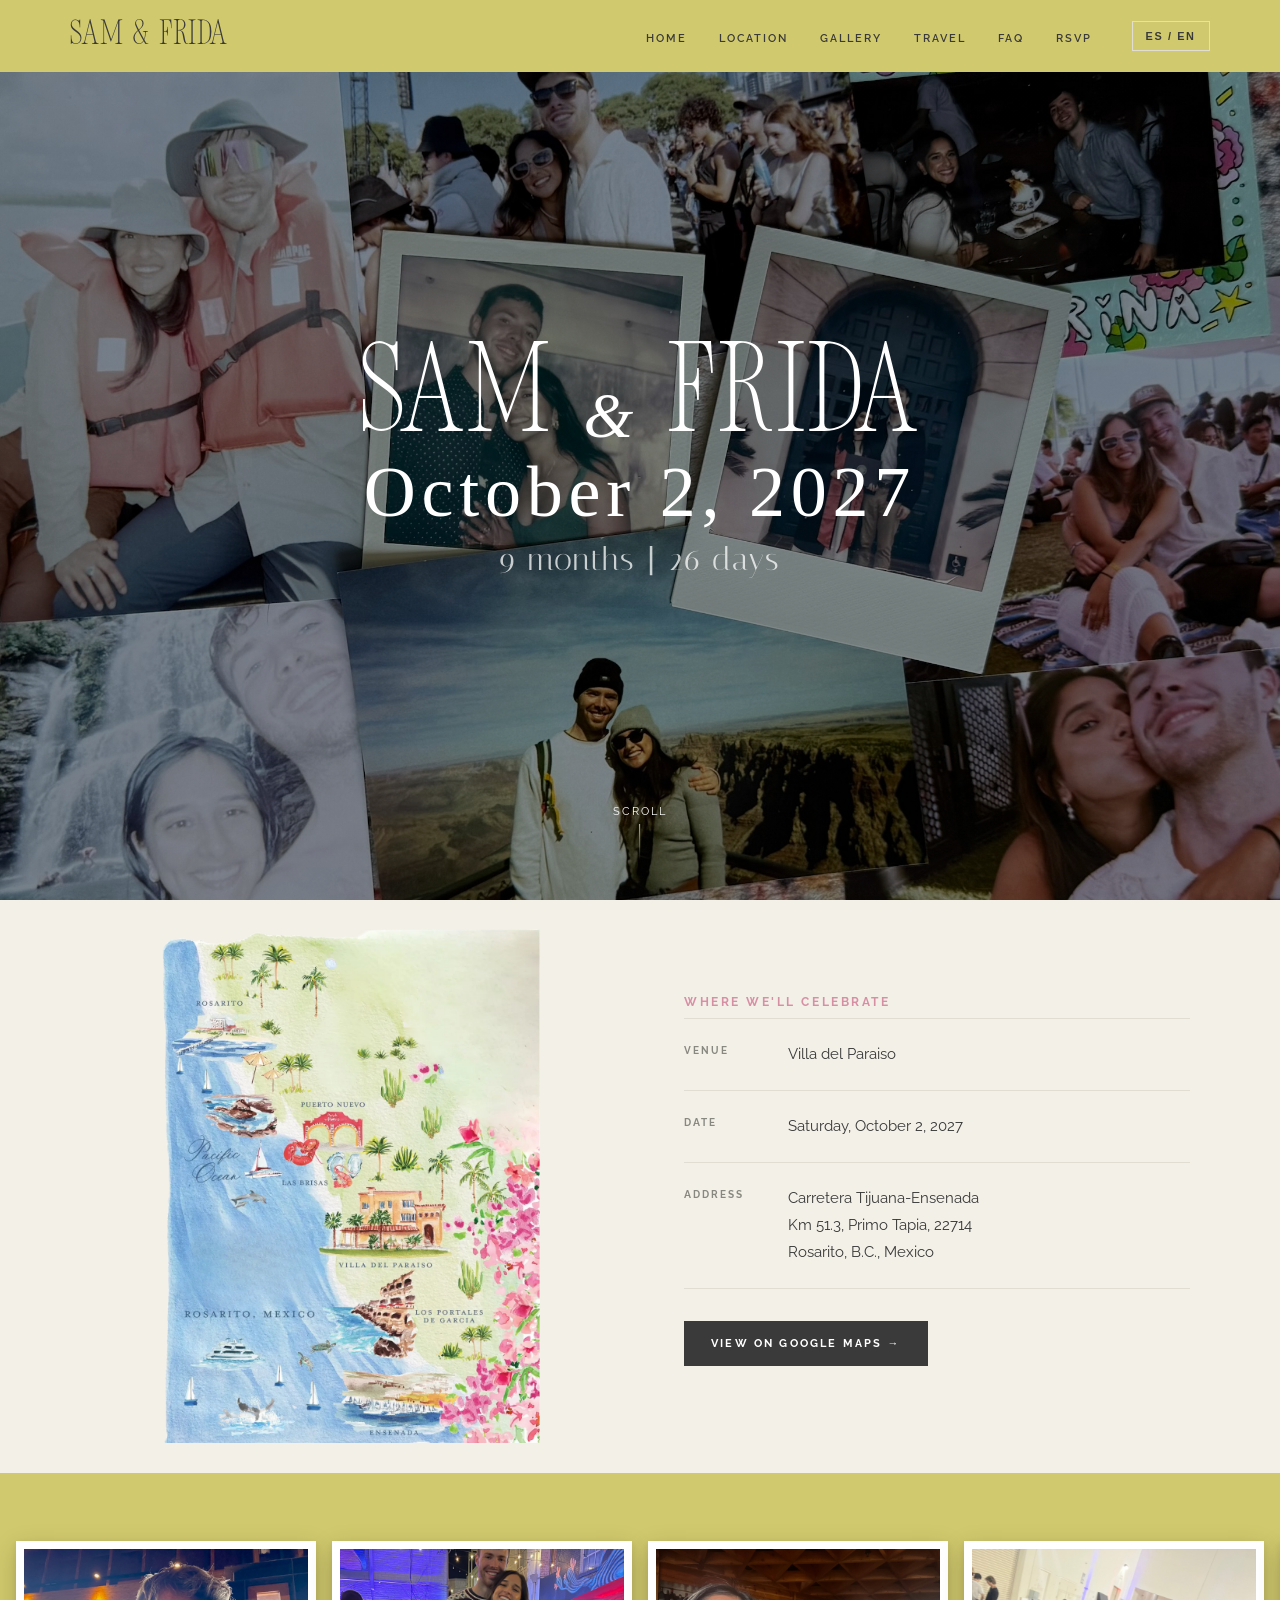
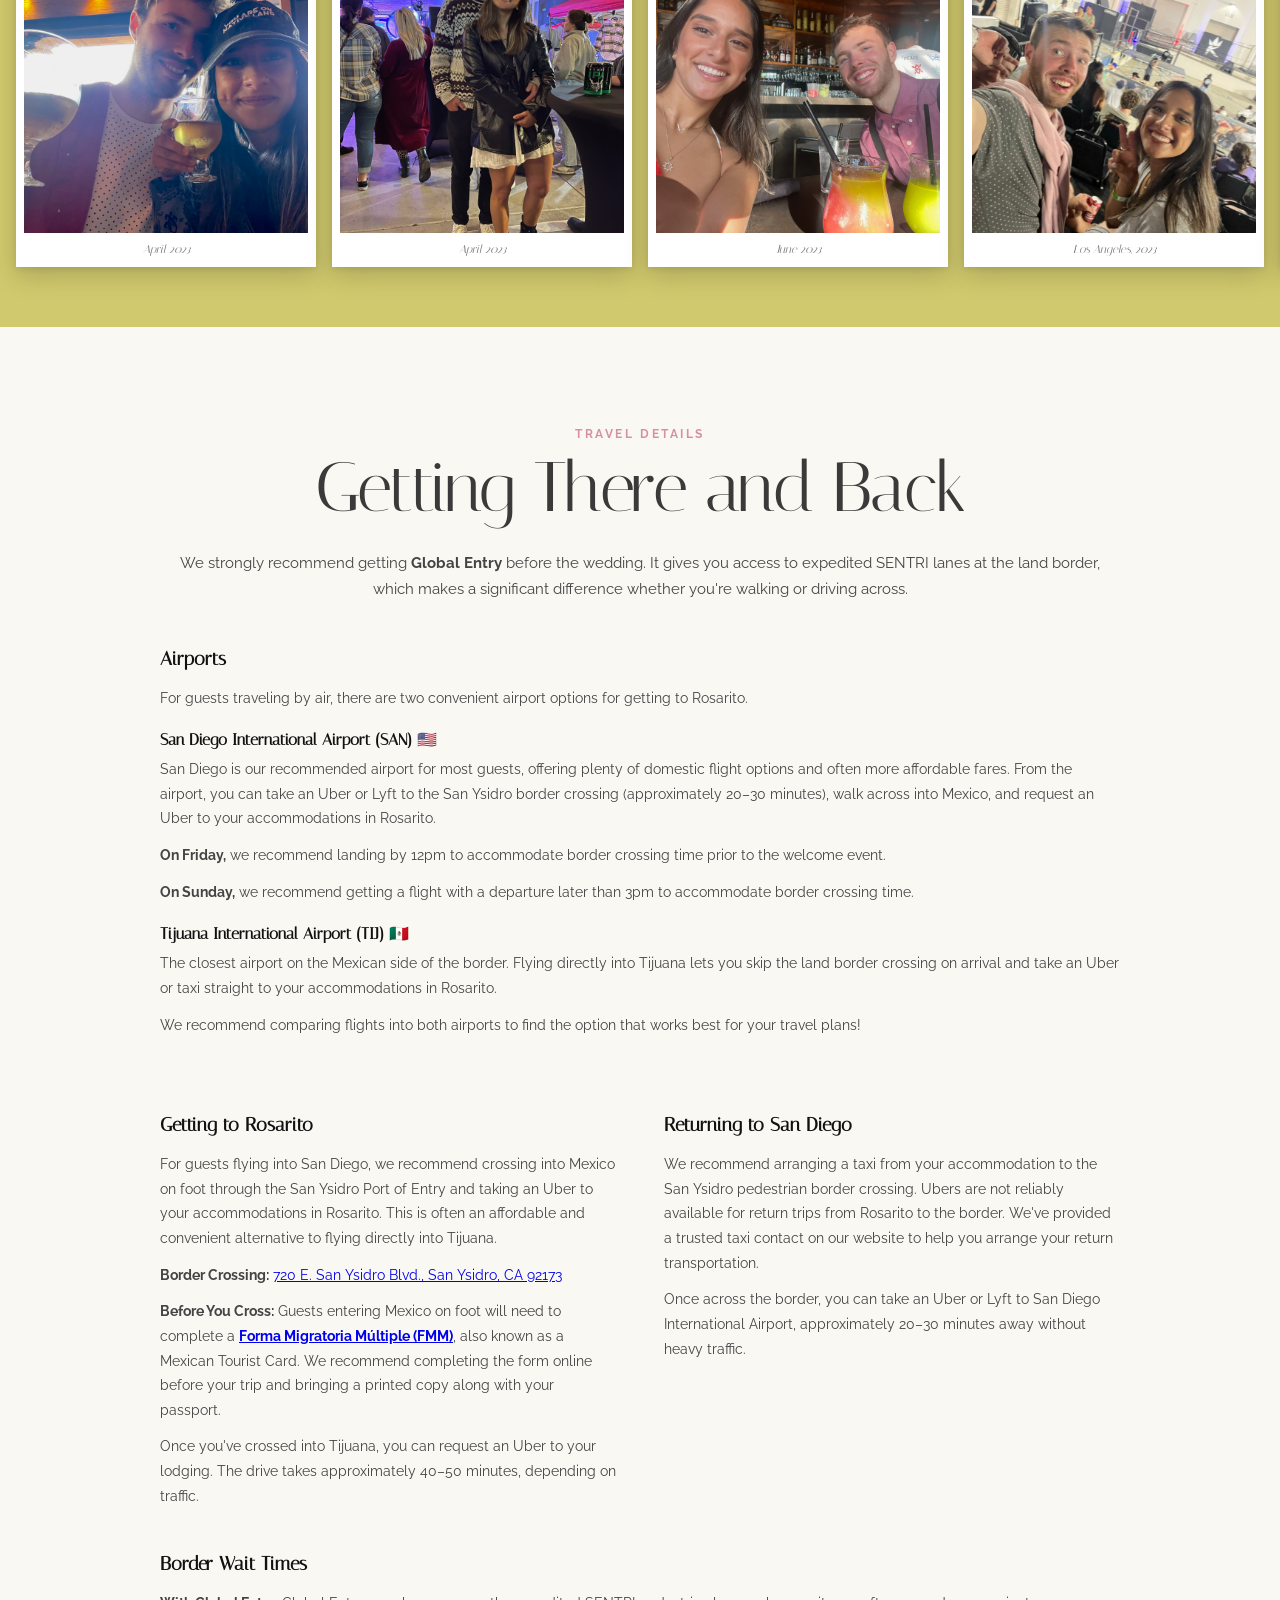
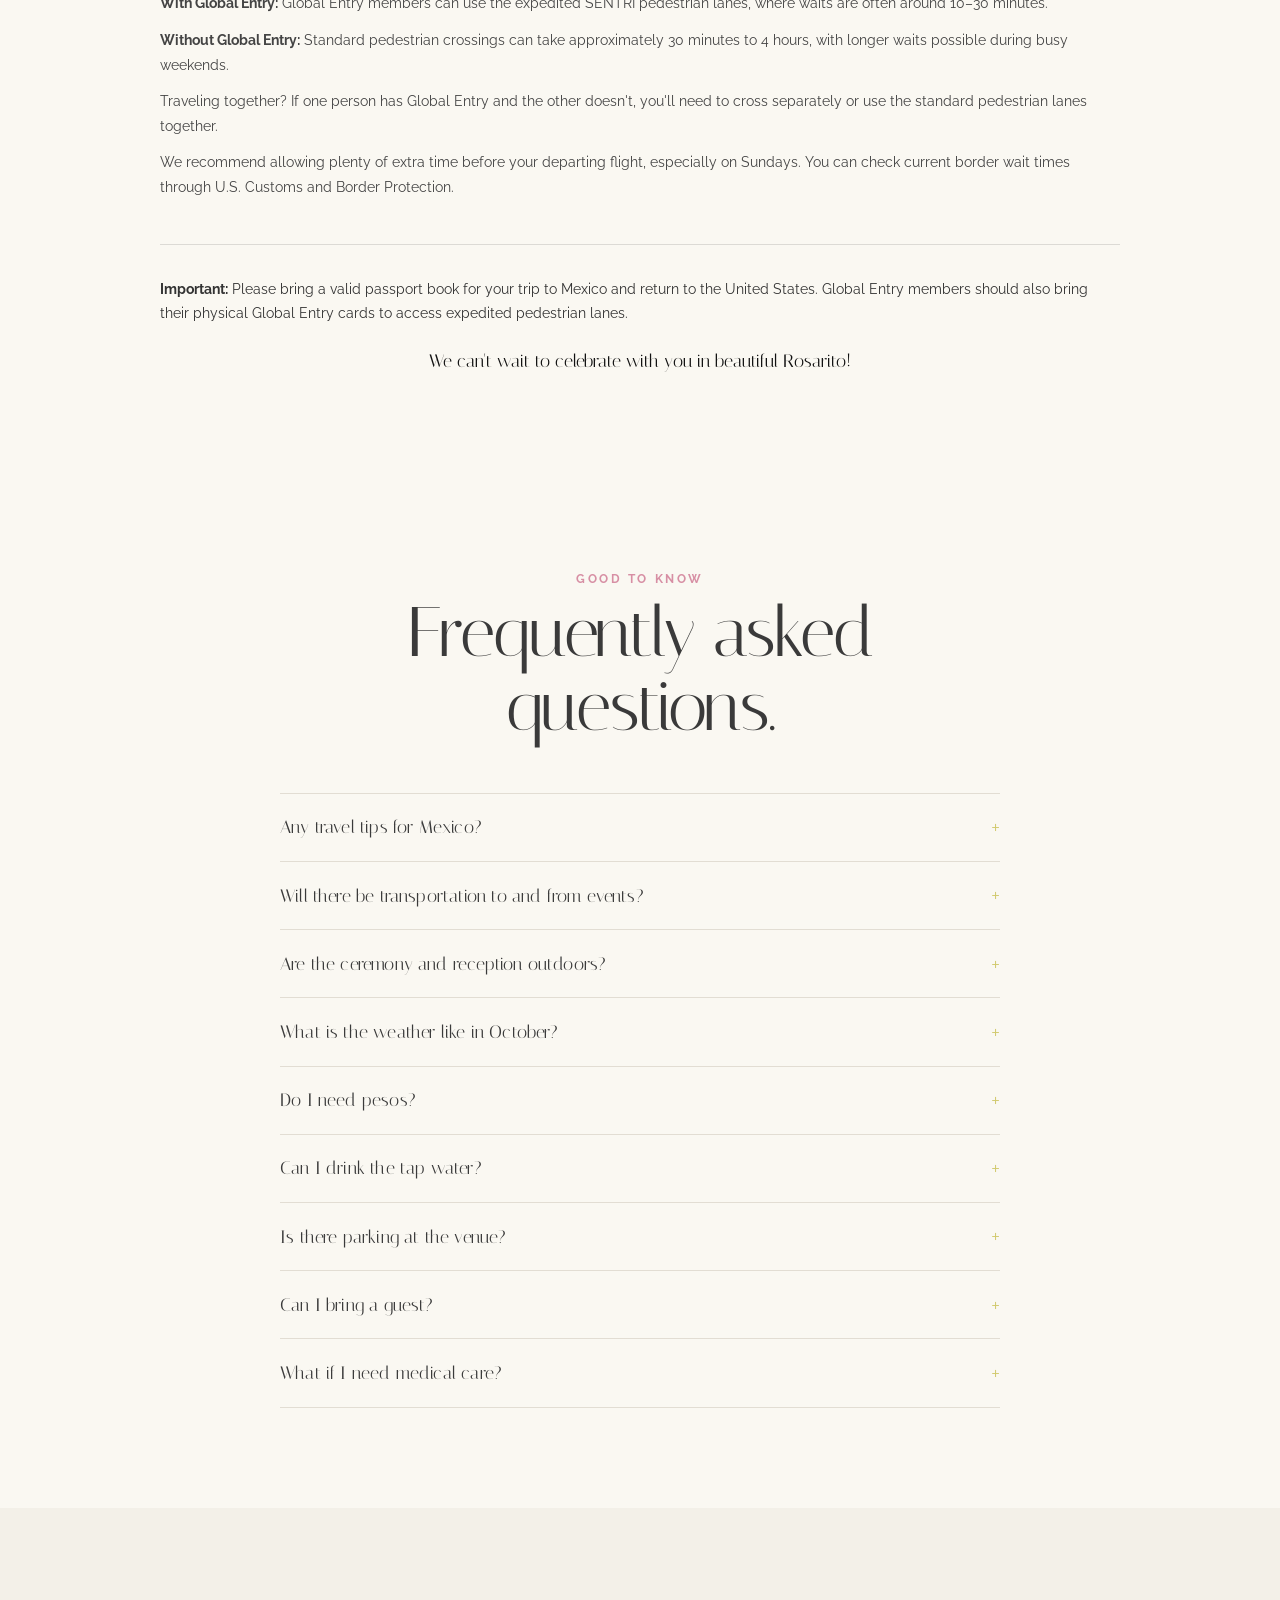
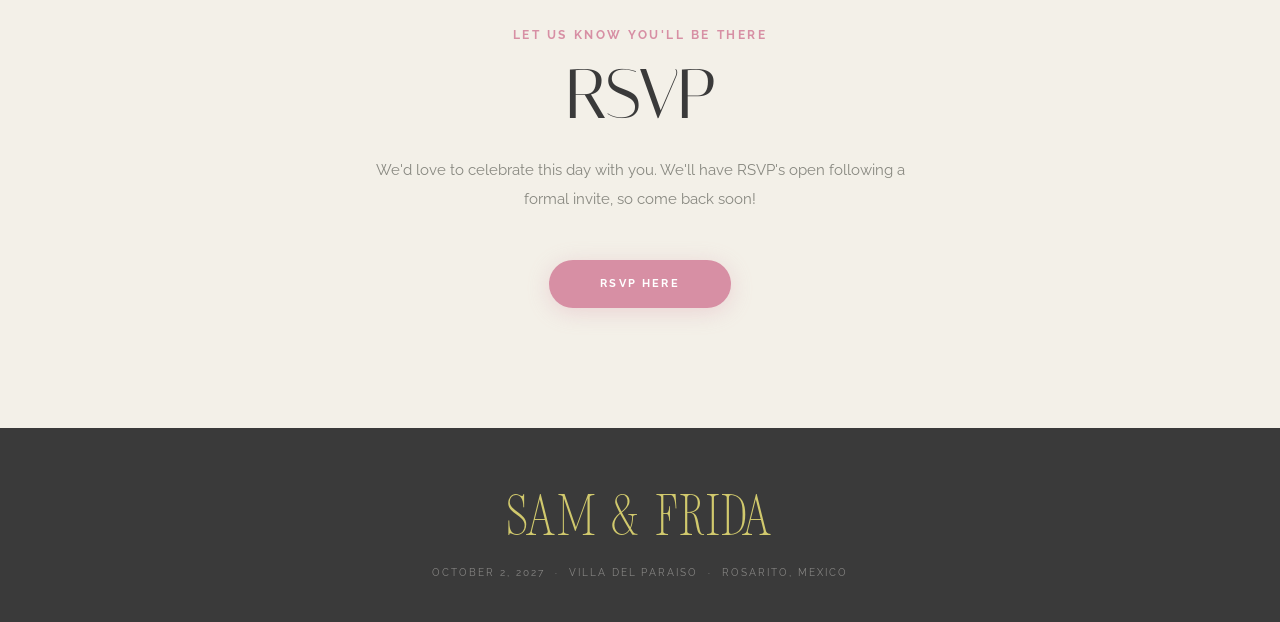
==== commit 60919249: "updates" ====
--- a/index.html
+++ b/index.html
@@ -321,85 +321,93 @@
 
       /* ── Travel ── */
       #travel {
-        background-image: url("assets/arial-villa.webp");
-        background-size: cover;
-        background-position: center;
-        position: relative;
+        background: var(--cream);
+        padding: 100px 7%;
       }
 
       #travel .section-inner {
-        position: relative;
-        z-index: 1;
+        max-width: 960px;
+        margin: 0 auto;
         display: flex;
         flex-direction: column;
         align-items: flex-start;
         text-align: left;
-        background: rgba(255, 255, 255, 0.5);
-        backdrop-filter: blur(12px);
-        -webkit-backdrop-filter: blur(12px);
-        border-radius: 14px;
-        width: 646px;
-        max-width: 100%;
-        padding: 3rem 3.5rem;
-        color: black;
+        color: #111;
+      }
+
+      #travel .section-header {
+        text-align: center;
+        margin-bottom: 0.75rem;
+        width: 100%;
       }
 
       #travel .section-label {
         color: var(--secondary);
       }
 
-      #travel .section-title,
-      #travel .travel-text,
-      #travel ul {
+
+      .travel-intro {
+        font-size: 0.95rem;
+        line-height: 1.7;
+        color: #444;
+        margin-top: 0.25rem;
+      }
+
+      .travel-routes {
+        display: grid;
+        grid-template-columns: 1fr 1fr;
+        gap: 3rem;
+        width: 100%;
+        margin-top: 2rem;
+        padding-top: 2rem;
+      }
+
+      .travel-block-title {
+        font-family: Italiana, Georgia, serif;
+        font-size: 1.2rem;
         color: #111;
-        line-height: 1.6;
-      }
-
-      #travel .travel-text {
-        font-size: 1rem;
-        line-height: 1.6;
-      }
-
-      #travel ul {
-        list-style: none;
-        padding: 0;
-      }
-
-      #travel ul li::before {
-        content: "→ ";
-      }
-
-      .travel-cards {
-        display: grid;
-        grid-template-columns: repeat(auto-fit, minmax(240px, 1fr));
-        gap: 1.5rem;
-        margin-top: 2.5rem;
-      }
-
-      .travel-card {
-        background: white;
-        padding: 2rem 1.75rem;
-        border-radius: 6px;
-        border-top: 3px solid var(--primary);
-        box-shadow: 0 2px 18px rgba(0, 0, 0, 0.05);
-      }
-
-      .travel-card-icon {
-        font-size: 1.8rem;
         margin-bottom: 1rem;
-        display: block;
-      }
-
-      .travel-card h3 {
-        font-family: Italiana, Georgia, serif;
-        font-size: 1.05rem;
-        margin-bottom: 0.65rem;
-      }
-
-      .travel-card p {
+      }
+
+      .travel-block-title + p,
+      .travel-routes p,
+      .travel-section-block p {
         font-size: 0.88rem;
         line-height: 1.75;
-        color: #666;
+        color: #444;
+        margin-bottom: 0.75rem;
+      }
+
+      .travel-section-block {
+        width: 100%;
+        padding-top: 2rem;
+      }
+
+      .travel-airport-title {
+        font-family: Italiana, Georgia, serif;
+        font-size: 1rem;
+        color: #111;
+        margin-top: 1.25rem;
+        margin-bottom: 0.5rem;
+      }
+
+      .travel-important {
+        width: 100%;
+        margin-top: 2rem;
+        padding-top: 2rem;
+        border-top: 1px solid rgba(0, 0, 0, 0.12);
+        font-size: 0.88rem;
+        line-height: 1.75;
+        color: #333;
+      }
+
+      .travel-closing {
+        margin-top: 1.5rem;
+        font-family: Italiana, Georgia, serif;
+        font-size: 1.15rem;
+        color: #111;
+        width: 100%;
+        text-align: center;
       }
 
       /* ── Gallery ── */
@@ -527,8 +535,8 @@
         font-weight: 700;
         border-radius: 99px;
         box-shadow: 0 4px 22px rgba(215, 143, 164, 0.3);
-        opacity: 0.65;
-        cursor: default;
+        text-decoration: none;
+        transition: opacity 0.2s;
       }
 
       .rsvp-note {
@@ -536,6 +544,84 @@
         margin-top: 1.4rem;
         font-size: 0.72rem;
         letter-spacing: 0.12em;
+        color: var(--muted);
+      }
+
+      /* ── FAQ ── */
+      #faq {
+        background: var(--cream);
+        padding: 100px 7%;
+      }
+
+      #faq .section-inner {
+        max-width: 720px;
+        margin: 0 auto;
+      }
+
+      #faq .section-header {
+        text-align: center;
+        margin-bottom: 3rem;
+      }
+
+      .faq-item {
+        border-top: 1px solid var(--line);
+      }
+
+      .faq-item:last-child {
+        border-bottom: 1px solid var(--line);
+      }
+
+      .faq-question {
+        width: 100%;
+        background: none;
+        border: none;
+        text-align: left;
+        padding: 1.4rem 0;
+        display: flex;
+        justify-content: space-between;
+        align-items: center;
+        gap: 1rem;
+        cursor: pointer;
+        font-family: Italiana, Georgia, serif;
+        font-size: 1.15rem;
+        color: var(--dark);
+        letter-spacing: 0.01em;
+      }
+
+      .faq-question:hover {
+        color: var(--secondary);
+      }
+
+      .faq-icon {
+        font-size: 1.4rem;
+        font-family: "Raleway", sans-serif;
+        font-weight: 300;
+        color: var(--primary);
+        flex-shrink: 0;
+        transition: transform 0.25s ease;
+        line-height: 1;
+      }
+
+      .faq-item.open .faq-icon {
+        transform: rotate(45deg);
+      }
+
+      .faq-answer {
+        max-height: 0;
+        overflow: hidden;
+        transition:
+          max-height 0.3s ease,
+          padding 0.3s ease;
+      }
+
+      .faq-item.open .faq-answer {
+        max-height: 400px;
+      }
+
+      .faq-answer p {
+        padding-bottom: 1.4rem;
+        font-size: 0.94rem;
+        line-height: 1.85;
         color: var(--muted);
       }
 
@@ -581,11 +667,12 @@
         }
 
         #travel {
-          padding: 2rem;
-        }
-
-        #travel .section-inner {
-          padding: 2rem 1.35rem;
+          padding: 60px 6%;
+        }
+
+        .travel-routes {
+          grid-template-columns: 1fr;
+          gap: 1.5rem;
         }
 
         #rsvp {
@@ -747,6 +834,7 @@
           <li><a href="#location" data-i18n="nav.location">Location</a></li>
           <li><a href="#gallery" data-i18n="nav.gallery">Gallery</a></li>
           <li><a href="#travel" data-i18n="nav.travel">Travel</a></li>
+          <li><a href="#faq" data-i18n="nav.faq">FAQ</a></li>
           <li><a href="#rsvp">RSVP</a></li>
         </ul>
         <button class="nav-lang" id="langBtn" aria-label="Switch language">
@@ -857,16 +945,6 @@
           <div class="polaroid">
             <div class="polaroid-img">
               <img
-                src="gallery/Sept2023.JPG"
-                alt="Sam &amp; Frida"
-                loading="lazy"
-              />
-            </div>
-            <div class="polaroid-caption">September 2023</div>
-          </div>
-          <div class="polaroid">
-            <div class="polaroid-img">
-              <img
                 src="gallery/10pmSonic2023.JPG"
                 alt="Sam &amp; Frida"
                 loading="lazy"
@@ -1103,22 +1181,42 @@
           <div class="polaroid">
             <div class="polaroid-img">
               <img
-                src="gallery/Oct2025.JPG"
-                alt="Sam &amp; Frida"
-                loading="lazy"
-              />
-            </div>
-            <div class="polaroid-caption">October 2025</div>
-          </div>
-          <div class="polaroid">
-            <div class="polaroid-img">
-              <img
                 src="gallery/Fridas28th-Feb2026.jpeg"
                 alt="Sam &amp; Frida"
                 loading="lazy"
               />
             </div>
             <div class="polaroid-caption">Frida's 28th, Feb 2026</div>
+          </div>
+          <div class="polaroid">
+            <div class="polaroid-img">
+              <img
+                src="gallery/May2026.jpeg"
+                alt="Sam &amp; Frida"
+                loading="lazy"
+              />
+            </div>
+            <div class="polaroid-caption">May 2026</div>
+          </div>
+          <div class="polaroid">
+            <div class="polaroid-img">
+              <img
+                src="gallery/June2026-2.png"
+                alt="Sam &amp; Frida"
+                loading="lazy"
+              />
+            </div>
+            <div class="polaroid-caption">June 2026</div>
+          </div>
+          <div class="polaroid">
+            <div class="polaroid-img">
+              <img
+                src="gallery/Oct2026.JPG"
+                alt="Sam &amp; Frida"
+                loading="lazy"
+              />
+            </div>
+            <div class="polaroid-caption">October 2026</div>
           </div>
         </div>
       </div>
@@ -1127,32 +1225,185 @@
     <!-- ── Travel ── -->
     <section id="travel">
       <div class="section-inner">
-        <p class="section-label" data-i18n="travel.label">Coming soon</p>
-        <h2 class="section-title" data-i18n="travel.title">Travel Details</h2>
-        <p class="travel-text" data-i18n="travel.intro">
-          We'll have lots more details soon, but for now, here are the basics:
-        </p>
-        <ul>
-          <li data-i18n="travel.point1">
-            The venue is in Baja California, within driving distance from San
-            Diego.
-          </li>
-          <li data-i18n="travel.point2">
-            Housing and transportation recommendations will be provided.
-          </li>
-          <li data-i18n="travel.point3">
-            Global Entry is highly recommended.
-            <a href="https://ttp.dhs.gov/" target="_blank" rel="noopener"
-              >Click here for more information.</a
-            >
-          </li>
-        </ul>
+        <div class="section-header">
+          <div class="section-label" data-i18n="travel.label">Travel Details</div>
+          <h2 class="display" data-i18n="travel.title">Getting There and Back</h2>
+          <p class="travel-intro" data-i18n="travel.globalentry">We strongly recommend getting <strong>Global Entry</strong> before the wedding. It gives you access to expedited SENTRI lanes at the land border, which makes a significant difference whether you're walking or driving across.</p>
+        </div>
+        <!-- Airports -->
+        <div class="travel-section-block">
+          <h3 class="travel-block-title" data-i18n="travel.airports.title">Airports</h3>
+          <p data-i18n="travel.airports.intro">For guests traveling by air, there are two convenient airport options for getting to Rosarito.</p>
+          <h4 class="travel-airport-title" data-i18n="travel.airports.san.title">San Diego International Airport (SAN) 🇺🇸</h4>
+          <p data-i18n="travel.airports.san.body">San Diego is our recommended airport for most guests, offering plenty of domestic flight options and often more affordable fares. From the airport, you can take an Uber or Lyft to the San Ysidro border crossing (approximately 20–30 minutes), walk across into Mexico, and request an Uber to your accommodations in Rosarito.</p>
+          <p data-i18n="travel.airports.san.friday"><strong>On Friday,</strong> we recommend landing by 12pm to accommodate border crossing time prior to the welcome event.</p>
+          <p data-i18n="travel.airports.san.sunday"><strong>On Sunday,</strong> we recommend getting a flight with a departure later than 3pm to accommodate border crossing time.</p>
+          <h4 class="travel-airport-title" data-i18n="travel.airports.tij.title">Tijuana International Airport (TIJ) 🇲🇽</h4>
+          <p data-i18n="travel.airports.tij.body">Tijuana is the closest airport on the Mexican side of the border. Flying directly into Tijuana allows you to skip the land border crossing on arrival and take an Uber or taxi straight to your accommodations in Rosarito.</p>
+          <p data-i18n="travel.airports.compare">We recommend comparing flights into both airports to find the option that works best for your travel plans!</p>
+        </div>
+
+        <!-- Getting There / Returning -->
+        <div class="travel-routes">
+          <div>
+            <h3 class="travel-block-title" data-i18n="travel.arriving.title">Getting to Rosarito</h3>
+            <p data-i18n="travel.arriving.step1.body">For guests flying into San Diego, we recommend crossing into Mexico on foot through the San Ysidro Port of Entry and taking an Uber to your accommodations in Rosarito. This is often an affordable and convenient alternative to flying directly into Tijuana.</p>
+            <p data-i18n="travel.arriving.step2.body"><strong>Border Crossing:</strong> <a href="https://maps.google.com/?q=720+E+San+Ysidro+Blvd,+San+Ysidro,+CA+92173" target="_blank" rel="noopener">720 E. San Ysidro Blvd., San Ysidro, CA 92173</a></p>
+            <p data-i18n="travel.arriving.step2.note"><strong>Before You Cross:</strong> Guests entering Mexico on foot will need to complete a <strong><a href="https://www.inm.gob.mx/fmme/publico/en/solicitud.html" target="_blank" rel="noopener">Forma Migratoria Múltiple (FMM)</a></strong>, also known as a Mexican Tourist Card. We recommend completing the form online before your trip and bringing a printed copy along with your passport.</p>
+            <p data-i18n="travel.arriving.step3.body">Once you've crossed into Tijuana, you can request an Uber to your lodging. The drive takes approximately 40–50 minutes, depending on traffic.</p>
+          </div>
+
+          <div>
+            <h3 class="travel-block-title" data-i18n="travel.returning.title">Returning to San Diego</h3>
+            <p data-i18n="travel.returning.step1.body">For your return trip, we recommend arranging a taxi from your accommodation to the San Ysidro pedestrian border crossing, then walking across into the United States. Ubers are not reliably available for return trips from Rosarito to the border. We've provided a trusted taxi contact on our website to help you arrange your return transportation.</p>
+            <p data-i18n="travel.returning.step3.body">Once across the border, you can take an Uber or Lyft to San Diego International Airport, approximately 20–30 minutes away without heavy traffic.</p>
+          </div>
+        </div>
+
+        <!-- Border Wait Times -->
+        <div class="travel-section-block">
+          <h3 class="travel-block-title" data-i18n="travel.border.title">Border Wait Times</h3>
+          <p data-i18n="travel.border.global"><strong>With Global Entry:</strong> Global Entry members can use the expedited SENTRI pedestrian lanes, where waits are often around 10–30 minutes.</p>
+          <p data-i18n="travel.border.standard"><strong>Without Global Entry:</strong> Standard pedestrian crossings can take approximately 30 minutes to 4 hours, with longer waits possible during busy weekends.</p>
+          <p data-i18n="travel.border.together">Traveling together? If one person has Global Entry and the other doesn't, you'll need to cross separately or use the standard pedestrian lanes together.</p>
+          <p data-i18n="travel.border.tip">We recommend allowing plenty of extra time before your departing flight, especially on Sundays. You can check current border wait times through U.S. Customs and Border Protection.</p>
+        </div>
+
+        <!-- Important + closing -->
+        <div class="travel-important">
+          <p data-i18n="travel.important"><strong>Important:</strong> Please bring a valid passport book for your trip to Mexico and return to the United States. Global Entry members should also bring their physical Global Entry cards to access expedited pedestrian lanes.</p>
+        </div>
+        <p class="travel-closing" data-i18n="travel.closing">We can't wait to celebrate with you in beautiful Rosarito!</p>
       </div>
     </section>
 
+    <!-- ── FAQ ── -->
+    <section id="faq">
+      <div class="section-inner">
+        <div class="section-header">
+          <div class="section-label" data-i18n="faq.label">Good to know</div>
+          <h2 class="display" data-i18n="faq.heading">
+            Frequently asked questions.
+          </h2>
+        </div>
+
+        <div class="faq-item">
+          <button class="faq-question" aria-expanded="false">
+            <span data-i18n="faq.qtips">Any travel tips for Mexico?</span>
+            <span class="faq-icon">+</span>
+          </button>
+          <div class="faq-answer">
+            <p data-i18n="faq.atips">A few things to keep in mind: be a smart traveller and trust your instincts. Use trusted, well-reviewed services for transportation and activities. Stick to your hotel, the venue, and popular tourist areas — these are well-monitored and safe. When in doubt, ask hotel staff for recommendations. A little preparation goes a long way toward a smooth and enjoyable trip.</p>
+          </div>
+        </div>
+
+        <div class="faq-item">
+          <button class="faq-question" aria-expanded="false">
+            <span data-i18n="faq.q1"
+              >Will there be transportation to and from events?</span
+            >
+            <span class="faq-icon">+</span>
+          </button>
+          <div class="faq-answer">
+            <p data-i18n="faq.a1">
+              Yes! Once you're in the Rosarito/Tijuana area, we'll have shuttles
+              running from a hotel in Rosarito to the venue. The exact hotel is
+              still to be confirmed. We'll share full details closer to the
+              date.
+            </p>
+          </div>
+        </div>
+
+        <div class="faq-item">
+          <button class="faq-question" aria-expanded="false">
+            <span data-i18n="faq.q2"
+              >Are the ceremony and reception outdoors?</span
+            >
+            <span class="faq-icon">+</span>
+          </button>
+          <div class="faq-answer">
+            <p data-i18n="faq.a2">
+              Yes and yes! Both the ceremony and reception are outdoors. The
+              reception will be held under a tent, so you'll have the best of
+              both worlds.
+            </p>
+          </div>
+        </div>
+
+        <div class="faq-item">
+          <button class="faq-question" aria-expanded="false">
+            <span data-i18n="faq.qweather">What is the weather like in October?</span>
+            <span class="faq-icon">+</span>
+          </button>
+          <div class="faq-answer">
+            <p data-i18n="faq.aweather">Very similar to San Diego — think beautiful late-summer days ranging from 70–78°F, with evenings cooling down to around 65°F. Being on the ocean, it can also get breezy at night, so we recommend bringing a light jacket. Ladies, a shawl is a great idea too.</p>
+          </div>
+        </div>
+
+        <div class="faq-item">
+          <button class="faq-question" aria-expanded="false">
+            <span data-i18n="faq.q3">Do I need pesos?</span>
+            <span class="faq-icon">+</span>
+          </button>
+          <div class="faq-answer">
+            <p data-i18n="faq.a3">
+              Most likely not. The majority of places accept credit cards and US
+              dollars. That said, you do get a better exchange rate with pesos,
+              so it's worth having a few on hand if you plan to explore locally.
+            </p>
+          </div>
+        </div>
+
+        <div class="faq-item">
+          <button class="faq-question" aria-expanded="false">
+            <span data-i18n="faq.q4">Can I drink the tap water?</span>
+            <span class="faq-icon">+</span>
+          </button>
+          <div class="faq-answer">
+            <p data-i18n="faq.a4">
+              No — tap water in Mexico should not be drunk without purifying it
+              first. Most accommodations will provide purified water in jugs; if
+              yours doesn't, just ask the staff and they'll bring some. Be
+              cautius at restarurants.
+            </p>
+          </div>
+        </div>
+
+        <div class="faq-item">
+          <button class="faq-question" aria-expanded="false">
+            <span data-i18n="faq.qparking">Is there parking at the venue?</span>
+            <span class="faq-icon">+</span>
+          </button>
+          <div class="faq-answer">
+            <p data-i18n="faq.aparking">Yes! There is secured parking inside the venue. You're welcome to drive your car and leave it overnight if needed.</p>
+          </div>
+        </div>
+
+        <div class="faq-item">
+          <button class="faq-question" aria-expanded="false">
+            <span data-i18n="faq.q6">Can I bring a guest?</span>
+            <span class="faq-icon">+</span>
+          </button>
+          <div class="faq-answer">
+            <p data-i18n="faq.a6">We're keeping our wedding intimate and have carefully curated our guest list. We kindly ask that attendance be limited to those named on your invitation — no additional guests or little ones, as much as we'd love to meet them all. We truly appreciate your understanding.</p>
+          </div>
+        </div>
+
+        <div class="faq-item">
+          <button class="faq-question" aria-expanded="false">
+            <span data-i18n="faq.q7">What if I need medical care?</span>
+            <span class="faq-icon">+</span>
+          </button>
+          <div class="faq-answer">
+            <p data-i18n="faq.a7">San Diego is the nearest major medical center, approximately 45 minutes north of the venue. In the event of an emergency, that is your best option for comprehensive care. For minor needs, there are clinics and pharmacies available in Rosarito.</p>
+          </div>
+        </div>
+      </div>
+    </section>
+
     <!-- ── RSVP ── -->
     <section id="rsvp">
-      <div class="section-label" data-i18n="rsvp.label">Coming Soon</div>
+      <div class="section-label" data-i18n="rsvp.label">Let us know you'll be there</div>
       <h2 class="display" data-i18n="rsvp.heading">
         The party wouldn't<br />be the same without you.
       </h2>
@@ -1160,8 +1411,7 @@
         We'd love to celebrate this day with you. We'll have RSVP's open
         following a formal invite, so come back soon!
       </p>
-      <span class="rsvp-btn" data-i18n="rsvp.btn">RSVP coming soon</span>
-      <span class="rsvp-note" data-i18n="rsvp.note">Link coming soon</span>
+      <a class="rsvp-btn" href="https://app.text-my-wedding.com/rsvp/lookup?id=cmw6v248i0001jp081uplgf6u" target="_blank" rel="noopener" data-i18n="rsvp.btn">RSVP Here</a>
     </section>
 
     <!-- Footer -->
@@ -1232,30 +1482,44 @@
           "details.heading": "Meet us by the sea.",
           "gallery.label": "A bit of us",
           "gallery.heading": "Our story, in moments.",
-          "travel.label": "Coming soon",
-          "travel.title": "Travel Details",
-          "travel.heading": "A little getaway<br>to Baja.",
-          "travel.intro":
-            "We'll have lots more details soon, but for now, here are the basics:",
-          "travel.point1":
-            "The venue is in Baja California, within driving distance from San Diego.",
-          "travel.point2":
-            "Housing and transportation recommendations will be provided.",
-          "travel.point3":
-            "Global Entry is highly recommended. <a href='https://ttp.dhs.gov/' target='_blank' rel='noopener'>Click here for more information.</a>",
-          "travel.toll.title": "Toll Roads",
-          "travel.toll.body":
-            "Once in Mexico, you'll take the toll roads and enjoy stunning views of the Pacific Ocean. The cost is approximately $8–$10 round trip, so make sure you have cash.",
-          "travel.insurance.title": "Mexican Auto Insurance",
-          "travel.insurance.body":
-            "Please purchase Mexican auto insurance if you drive your vehicle across the border — U.S. insurance typically does not provide coverage in Mexico.",
-          "travel.drive.title": "The Scenic Drive",
-          "travel.drive.body":
-            "The coastal highway from Tijuana to Rosarito is a beautiful stretch of Pacific coastline. Enjoy the views — the drive is part of the experience.",
+          "travel.label": "Travel Details",
+          "travel.title": "Getting There and Back",
+          "travel.globalentry": "We strongly recommend getting <strong>Global Entry</strong> before the wedding. It gives you access to expedited SENTRI lanes at the land border, which makes a significant difference whether you're walking or driving across.",
+          "travel.intro": "Here's everything you need to know about getting to and from beautiful Rosarito.",
+          "travel.arriving.title": "Getting to Rosarito",
+          "travel.arriving.step1.title": "Fly into San Diego (SAN)",
+          "travel.arriving.step1.body": "For guests flying into San Diego, we recommend crossing into Mexico on foot through the San Ysidro Port of Entry and taking an Uber to your accommodations in Rosarito. This is often an affordable and convenient alternative to flying directly into Tijuana.",
+          "travel.arriving.step2.title": "Cross at San Ysidro",
+          "travel.arriving.step2.body": "<strong>Border Crossing:</strong> <a href='https://maps.google.com/?q=720+E+San+Ysidro+Blvd,+San+Ysidro,+CA+92173' target='_blank' rel='noopener'>720 E. San Ysidro Blvd., San Ysidro, CA 92173</a>",
+          "travel.arriving.step2.note": "<strong>Before You Cross:</strong> Guests entering Mexico on foot will need to complete a <strong><a href='https://www.inm.gob.mx/fmme/publico/en/solicitud.html' target='_blank' rel='noopener'>Forma Migratoria Múltiple (FMM)</a></strong>, also known as a Mexican Tourist Card. We recommend completing the form online before your trip and bringing a printed copy along with your passport.",
+          "travel.arriving.step3.title": "Uber to Rosarito",
+          "travel.arriving.step3.body": "Once you've crossed into Tijuana, you can request an Uber to your lodging. The drive takes approximately 40–50 minutes, depending on traffic.",
+          "travel.returning.title": "Returning to San Diego",
+          "travel.returning.step1.title": "Taxi to San Ysidro",
+          "travel.returning.step1.body": "We recommend arranging a taxi from your accommodation to the San Ysidro pedestrian border crossing. Ubers are not reliably available for return trips from Rosarito to the border. We've provided a trusted taxi contact on our website to help you arrange your return transportation.",
+          "travel.returning.step2.title": "Walk across the border",
+          "travel.returning.step3.title": "Uber to the airport",
+          "travel.returning.step3.body": "Once across the border, you can take an Uber or Lyft to San Diego International Airport, approximately 20–30 minutes away without heavy traffic.",
+          "travel.border.title": "Border Wait Times",
+          "travel.border.global": "<strong>With Global Entry:</strong> Global Entry members can use the expedited SENTRI pedestrian lanes, where waits are often around 10–30 minutes.",
+          "travel.border.standard": "<strong>Without Global Entry:</strong> Standard pedestrian crossings can take approximately 30 minutes to 4 hours, with longer waits possible during busy weekends.",
+          "travel.border.together": "Traveling together? If one person has Global Entry and the other doesn't, you'll need to cross separately or use the standard pedestrian lanes together.",
+          "travel.border.tip": "We recommend allowing plenty of extra time before your departing flight, especially on Sundays. You can check current border wait times through U.S. Customs and Border Protection.",
+          "travel.airports.title": "Airports",
+          "travel.airports.intro": "For guests traveling by air, there are two convenient airport options for getting to Rosarito.",
+          "travel.airports.san.title": "San Diego International Airport (SAN) 🇺🇸",
+          "travel.airports.san.body": "San Diego is our recommended airport for most guests, offering plenty of domestic flight options and often more affordable fares. From the airport, you can take an Uber or Lyft to the San Ysidro border crossing (approximately 20–30 minutes), walk across into Mexico, and request an Uber to your accommodations in Rosarito.",
+          "travel.airports.san.friday": "<strong>On Friday,</strong> we recommend landing by 12pm to accommodate border crossing time prior to the welcome event.",
+          "travel.airports.san.sunday": "<strong>On Sunday,</strong> we recommend getting a flight with a departure later than 3pm to accommodate border crossing time.",
+          "travel.airports.tij.title": "Tijuana International Airport (TIJ) 🇲🇽",
+          "travel.airports.tij.body": "The closest airport on the Mexican side of the border. Flying directly into Tijuana lets you skip the land border crossing on arrival and take an Uber or taxi straight to your accommodations in Rosarito.",
+          "travel.airports.compare": "We recommend comparing flights into both airports to find the option that works best for your travel plans!",
+          "travel.important": "<strong>Important:</strong> Please bring a valid passport book for your trip to Mexico and return to the United States. Global Entry members should also bring their physical Global Entry cards to access expedited pedestrian lanes.",
+          "travel.closing": "We can't wait to celebrate with you in beautiful Rosarito!",
           "gallery.title": "A bit of us",
           "gallery.subtitle": "Here's some of our favorite memories of us",
           "rsvp.heading": "RSVP",
-          "rsvp.btn": "RSVP coming soon",
+          "rsvp.btn": "RSVP Here",
           "gallery.cap1": "How it started",
           "gallery.cap2": "First adventure",
           "gallery.cap3": "The proposal",
@@ -1264,9 +1528,37 @@
           "gallery.cap6": "Better together",
           "gallery.cap7": "Adventures ahead",
           "gallery.cap8": "Forever",
-          "rsvp.label": "Coming Soon",
-          "rsvp.text":
-            "We'd love to celebrate this day with you. We'll have RSVP's open following a formal invite, so come back soon!",
+          "nav.faq": "FAQ",
+          "faq.label": "Good to know",
+          "faq.heading": "Frequently asked questions.",
+          "faq.qsafety": "Is it safe to travel to Mexico?",
+          "faq.asafety": "Yes! As with any international travel, we encourage you to be mindful and ensure you have all the proper documentation when crossing the border. Travel smart, and avoid areas that feel unfamiliar or uncomfortable. Transportation will be provided for all events taking place outside the designated hotels, so you'll always have a safe and easy way to get around. All hotels and the venue have 24/7 security for your comfort and peace of mind.",
+          "faq.q1": "Will there be transportation to and from events?",
+          "faq.a1": "Yes! Once you're in the Rosarito/Tijuana area, we'll have shuttles running from a hotel in Rosarito to the venue. The exact hotel is still to be confirmed. We'll share full details closer to the date.",
+          "faq.q2": "Are the ceremony and reception outdoors?",
+          "faq.a2": "Yes and yes! Both the ceremony and reception are outdoors. The reception will be held under a tent, so you'll have the best of both worlds.",
+          "faq.qtips": "Any travel tips for Mexico?",
+          "faq.atips": "A few things to keep in mind: be a smart traveller and trust your instincts. Use trusted, well-reviewed services for transportation and activities. Stick to your hotel, the venue, and popular tourist areas — these are well-monitored and safe. When in doubt, ask hotel staff for recommendations. A little preparation goes a long way toward a smooth and enjoyable trip.",
+          "faq.qweather": "What is the weather like in October?",
+          "faq.aweather": "Very similar to San Diego — think beautiful late-summer days ranging from 70–78°F, with evenings cooling down to around 65°F. Being on the ocean, it can also get breezy at night, so we recommend bringing a light jacket. Ladies, a shawl is a great idea too.",
+          "faq.q3": "Do I need pesos?",
+          "faq.a3":
+            "Most likely not. The majority of places accept credit cards and US dollars. That said, you do get a better exchange rate with pesos, so it's worth having a few on hand if you plan to explore locally.",
+          "faq.q4": "Can I drink the tap water?",
+          "faq.a4":
+            "No — tap water in Mexico should not be drunk without purifying it first. Most accommodations will provide purified water in jugs; if yours doesn't, just ask the staff and they'll bring some. All restaurants, bars, and food vendors use purified water for everything they prepare, including ice cubes.",
+          "faq.qparking": "Is there parking at the venue?",
+          "faq.aparking": "Yes! There is secured parking inside the venue. You're welcome to drive your car and leave it overnight if needed.",
+          "faq.qdrive": "Should I drive or arrange transportation for the wedding?",
+          "faq.adrive": "It all depends on your comfort level. Keep in mind that if you drive, you will need to wait in slightly longer border lines. If you take transportation, the vendors can provide you with medical passes to ensure a quicker border crossing. See our ",
+          "faq.adrivelink": "travel details",
+          "faq.q6": "Can I bring a guest?",
+          "faq.a6": "We kindly ask that attendance be limited to those named on your invitation. Your formal invitation will indicate whether you've been provided a plus one. We've put a lot of love into our guest list and truly appreciate your understanding.",
+          "faq.q7": "What if I need medical care?",
+          "faq.a7":
+            "San Diego is the nearest major medical center, approximately 45 minutes north of the venue. In the event of an emergency, that is your best option for comprehensive care. For minor needs, there are clinics and pharmacies available in Rosarito.",
+          "rsvp.label": "Let us know you'll be there",
+          "rsvp.text": "We'd love to celebrate this day with you. We'll have RSVP's open following a formal invite, so come back soon!",
           "rsvp.btn": "RSVP Here",
           "rsvp.note": "Link coming soon",
           "footer.details":
@@ -1296,31 +1588,45 @@
           "details.heading": "Nos vemos junto al mar.",
           "gallery.label": "Un poco de nosotros",
           "gallery.heading": "Nuestra historia, en momentos.",
-          "travel.label": "Próximamente",
-          "travel.title": "Detalles de Viaje",
-          "travel.heading": "Una escapada<br>a Baja.",
-          "travel.intro":
-            "Pronto tendremos más detalles, pero por ahora, aquí están los aspectos básicos:",
-          "travel.point1":
-            "El venue está en Baja California, a poca distancia en auto desde San Diego.",
-          "travel.point2":
-            "Próximamente se darán recomendaciones de alojamiento y transporte.",
-          "travel.point3":
-            "Se recomienda ampliamente tener Global Entry. <a href='https://ttp.dhs.gov/' target='_blank' rel='noopener'>Haz clic aquí para más información.</a>",
-          "travel.toll.title": "Carreteras de Cuota",
-          "travel.toll.body":
-            "Una vez en México, tomarás las carreteras de cuota y disfrutarás de impresionantes vistas del Océano Pacífico. El costo es aproximadamente $8–$10 de ida y vuelta, así que ten efectivo a la mano.",
-          "travel.insurance.title": "Seguro de Auto Mexicano",
-          "travel.insurance.body":
-            "Se recomienda adquirir un seguro de auto mexicano si manejas tu vehículo cruzando la frontera — el seguro estadounidense generalmente no tiene cobertura en México.",
-          "travel.drive.title": "El Camino Escénico",
-          "travel.drive.body":
-            "La carretera costera de Tijuana a Rosarito es un hermoso tramo de la costa del Pacífico. Disfruta las vistas — el camino es parte de la experiencia.",
+          "travel.label": "Detalles de Viaje",
+          "travel.title": "Cómo Llegar y Regresar",
+          "travel.globalentry": "Recomendamos ampliamente obtener <strong>Global Entry</strong> antes de la boda — te da acceso a los carriles SENTRI en la frontera terrestre, lo que hace una gran diferencia ya sea que cruces caminando o en auto.",
+          "travel.intro": "Aquí encontrarás todo lo que necesitas saber para llegar y regresar del hermoso Rosarito.",
+          "travel.arriving.title": "Cómo Llegar a Rosarito",
+          "travel.arriving.step1.title": "Vuela a San Diego (SAN)",
+          "travel.arriving.step1.body": "Para los huéspedes que vuelen a San Diego, recomendamos cruzar a México a pie por el Puerto de Entrada de San Ysidro y tomar un Uber hasta tu alojamiento en Rosarito. Es una alternativa cómoda y económica a volar directamente a Tijuana.",
+          "travel.arriving.step2.title": "Cruza por San Ysidro",
+          "travel.arriving.step2.body": "<strong>Cruce Fronterizo:</strong> <a href='https://maps.google.com/?q=720+E+San+Ysidro+Blvd,+San+Ysidro,+CA+92173' target='_blank' rel='noopener'>720 E. San Ysidro Blvd., San Ysidro, CA 92173</a>",
+          "travel.arriving.step2.note": "<strong>Antes de Cruzar:</strong> Los huéspedes que entren a México a pie deberán completar una <strong><a href='https://www.inm.gob.mx/fmme/publico/en/solicitud.html' target='_blank' rel='noopener'>Forma Migratoria Múltiple (FMM)</a></strong>, también conocida como Tarjeta de Turista Mexicana. Recomendamos completar el formulario en línea antes del viaje y llevar una copia impresa junto con tu pasaporte.",
+          "travel.arriving.step3.title": "Uber a Rosarito",
+          "travel.arriving.step3.body": "Una vez que hayas cruzado a Tijuana, puedes pedir un Uber a tu alojamiento. El trayecto tarda aproximadamente 40–50 minutos según el tráfico.",
+          "travel.returning.title": "Regreso a San Diego",
+          "travel.returning.step1.title": "Taxi a San Ysidro",
+          "travel.returning.step1.body": "Para el regreso, recomendamos organizar un taxi desde tu alojamiento hasta el cruce peatonal de San Ysidro. Los Ubers no son confiables para el trayecto de regreso de Rosarito a la frontera. Hemos incluido un contacto de taxi de confianza en nuestro sitio web.",
+          "travel.returning.step2.title": "Cruzar la frontera a pie",
+          "travel.returning.step3.title": "Uber al aeropuerto",
+          "travel.returning.step3.body": "Una vez en Estados Unidos, puedes tomar un Uber o Lyft al Aeropuerto Internacional de San Diego, a aproximadamente 20–30 minutos sin tráfico.",
+          "travel.border.title": "Tiempos de Espera en la Frontera",
+          "travel.border.global": "<strong>Con Global Entry:</strong> Los miembros de Global Entry pueden usar los carriles peatonales SENTRI, con tiempos de espera de aproximadamente 10–30 minutos.",
+          "travel.border.standard": "<strong>Sin Global Entry:</strong> El cruce peatonal estándar puede tomar entre 30 minutos y 4 horas, con esperas más largas los fines de semana.",
+          "travel.border.together": "¿Viajan juntos? Si una persona tiene Global Entry y la otra no, deberán cruzar por separado o usar juntos los carriles estándar.",
+          "travel.border.tip": "Recomendamos salir con mucho tiempo antes de tu vuelo, especialmente los domingos. Puedes consultar los tiempos de espera actuales en el sitio de U.S. Customs and Border Protection.",
+          "travel.airports.title": "Aeropuertos",
+          "travel.airports.intro": "Para los huéspedes que viajan en avión, hay dos opciones convenientes de aeropuerto para llegar a Rosarito.",
+          "travel.airports.san.title": "Aeropuerto Internacional de San Diego (SAN) 🇺🇸",
+          "travel.airports.san.body": "San Diego es nuestro aeropuerto recomendado para la mayoría de los huéspedes, con muchas opciones de vuelos domésticos y tarifas generalmente más económicas. Desde el aeropuerto, puedes tomar un Uber o Lyft al cruce de San Ysidro (aproximadamente 20–30 minutos), cruzar a México a pie y pedir un Uber a tu alojamiento en Rosarito.",
+          "travel.airports.san.friday": "<strong>El viernes,</strong> recomendamos aterrizar antes del mediodía para tener tiempo de cruzar la frontera antes del evento de bienvenida.",
+          "travel.airports.san.sunday": "<strong>El domingo,</strong> recomendamos reservar un vuelo con salida después de las 3pm para tener tiempo de cruzar la frontera.",
+          "travel.airports.tij.title": "Aeropuerto Internacional de Tijuana (TIJ) 🇲🇽",
+          "travel.airports.tij.body": "El aeropuerto más cercano del lado mexicano. Volar directamente a Tijuana te permite saltarte el cruce terrestre y tomar un Uber o taxi directo a tu alojamiento en Rosarito.",
+          "travel.airports.compare": "¡Te recomendamos comparar vuelos a ambos aeropuertos para encontrar la opción que mejor se adapte a tu viaje!",
+          "travel.important": "<strong>Importante:</strong> Lleva un pasaporte válido para tu viaje a México y el regreso a Estados Unidos. Los miembros de Global Entry también deben traer su tarjeta física de Global Entry para acceder a los carriles peatonales expeditos.",
+          "travel.closing": "¡No podemos esperar para celebrar contigo en el hermoso Rosarito!",
           "gallery.title": "Un poco de nosotros",
           "gallery.subtitle":
             "Aquí están algunos de nuestros recuerdos favoritos",
           "rsvp.heading": "RSVP",
-          "rsvp.btn": "Confirmación próximamente",
+          "rsvp.btn": "Confirmar aquí",
           "gallery.cap1": "Cómo empezó",
           "gallery.cap2": "Primera aventura",
           "gallery.cap3": "La propuesta",
@@ -1329,9 +1635,37 @@
           "gallery.cap6": "Mejor juntos",
           "gallery.cap7": "Aventuras por venir",
           "gallery.cap8": "Para siempre",
-          "rsvp.label": "Próximamente",
-          "rsvp.text":
-            "Nos encantaría celebrar este día contigo. Por favor haznos saber si podrás acompañarnos en Rosarito para nuestra boda.",
+          "nav.faq": "Preguntas",
+          "faq.label": "Bueno saberlo",
+          "faq.heading": "Preguntas frecuentes.",
+          "faq.qsafety": "¿Es seguro viajar a México?",
+          "faq.asafety": "¡Sí! Como en cualquier viaje internacional, te recomendamos ser precavido y asegurarte de tener toda la documentación necesaria al cruzar la frontera. Viaja con inteligencia y evita zonas que se sientan desconocidas o incómodas. Se proporcionará transporte para todos los eventos fuera de los hoteles designados, así que siempre tendrás una forma segura y fácil de movilizarte. Todos los hoteles y el lugar cuentan con seguridad las 24 horas para tu tranquilidad.",
+          "faq.q1": "¿Habrá transporte hacia y desde los eventos?",
+          "faq.a1": "¡Sí! Una vez que estés en la zona de Rosarito/Tijuana, tendremos camionetas desde un hotel en Rosarito hasta el lugar. El hotel exacto está por confirmarse. Compartiremos todos los detalles más cerca de la fecha.",
+          "faq.q2": "¿La ceremonia y la recepción son al aire libre?",
+          "faq.a2": "¡Sí en ambos casos! Tanto la ceremonia como la recepción son al aire libre. La recepción se realizará bajo una carpa, así que tendrás lo mejor de los dos mundos.",
+          "faq.qtips": "¿Algún consejo para viajar a México?",
+          "faq.atips": "Algunos puntos a tener en cuenta: sé un viajero inteligente y confía en tu instinto. Utiliza servicios de transporte y actividades confiables y bien valorados. Quédate en tu hotel, el lugar del evento y zonas turísticas conocidas — están bien vigiladas y son seguras. Si tienes dudas, pregunta al personal del hotel por recomendaciones. Un poco de preparación hace una gran diferencia para tener un viaje tranquilo y agradable.",
+          "faq.qweather": "¿Cómo es el clima en octubre?",
+          "faq.aweather": "Muy similar al de San Diego — días cálidos y hermosos con temperaturas de entre 21 y 26°C, y noches que refrescan hasta unos 18°C. Al estar frente al mar, puede haber brisa por las noches, así que recomendamos traer una chaqueta ligera. Para las damas, un chal es una excelente idea.",
+          "faq.q3": "¿Necesito pesos?",
+          "faq.a3":
+            "Lo más probable es que no. La mayoría de los lugares aceptan tarjetas de crédito y dólares americanos. Dicho eso, obtienes una mejor tasa de cambio con pesos, así que vale la pena tener algunos a mano si planeas explorar la zona.",
+          "faq.q4": "¿Puedo tomar agua del grifo?",
+          "faq.a4":
+            "No — el agua del grifo en México no debe beberse sin purificarla primero. La mayoría de los alojamientos pondrán agua purificada en garrafones a tu disposición; si no, solo pídela al personal y te la traerán. Todos los restaurantes, bares y vendedores de comida usan agua purificada para todo lo que preparan, ¡incluidos los cubos de hielo!",
+          "faq.qparking": "¿Hay estacionamiento en el lugar?",
+          "faq.aparking": "¡Sí! Hay estacionamiento seguro dentro del lugar. Puedes dejar tu coche ahí de un día para otro si lo necesitas.",
+          "faq.qdrive": "¿Debo manejar o contratar transporte para la boda?",
+          "faq.adrive": "Todo depende de tu nivel de comodidad. Ten en cuenta que si manejas, tendrás que esperar un poco más en la fila de la frontera. Si optas por transporte, los proveedores pueden darte pases médicos para asegurar un cruce fronterizo más rápido. Consulta nuestros ",
+          "faq.adrivelink": "detalles de viaje",
+          "faq.q6": "¿Puedo traer un acompañante?",
+          "faq.a6": "Les pedimos amablemente que la asistencia se limite a quienes aparecen en la invitación. La invitación formal indicará si se les ha otorgado un lugar adicional. Hemos preparado nuestra lista con mucho cariño y agradecemos sinceramente su comprensión.",
+          "faq.q7": "¿Qué hago si necesito atención médica?",
+          "faq.a7":
+            "San Diego es el centro médico más cercano, a unos 45 minutos al norte del lugar. En caso de emergencia, es tu mejor opción para atención médica integral. Para necesidades menores, hay clínicas y farmacias disponibles en Rosarito.",
+          "rsvp.label": "Haznos saber que estarás.",
+          "rsvp.text": "Nos encantaría celebrar este día contigo. Por favor haznos saber si podrás acompañarnos en Rosarito para nuestra boda.",
           "rsvp.btn": "Confirmar aquí",
           "rsvp.note": "Enlace próximamente",
           "footer.details":
@@ -1623,6 +1957,17 @@
 
         requestAnimationFrame(tick);
       })();
+
+      // ── FAQ accordion ──────────────────────────────────────────────
+      document.querySelectorAll(".faq-item").forEach((item) => {
+        item.querySelector(".faq-question").addEventListener("click", () => {
+          const isOpen = item.classList.contains("open");
+          document
+            .querySelectorAll(".faq-item.open")
+            .forEach((el) => el.classList.remove("open"));
+          if (!isOpen) item.classList.add("open");
+        });
+      });
     </script>
   </body>
 </html>
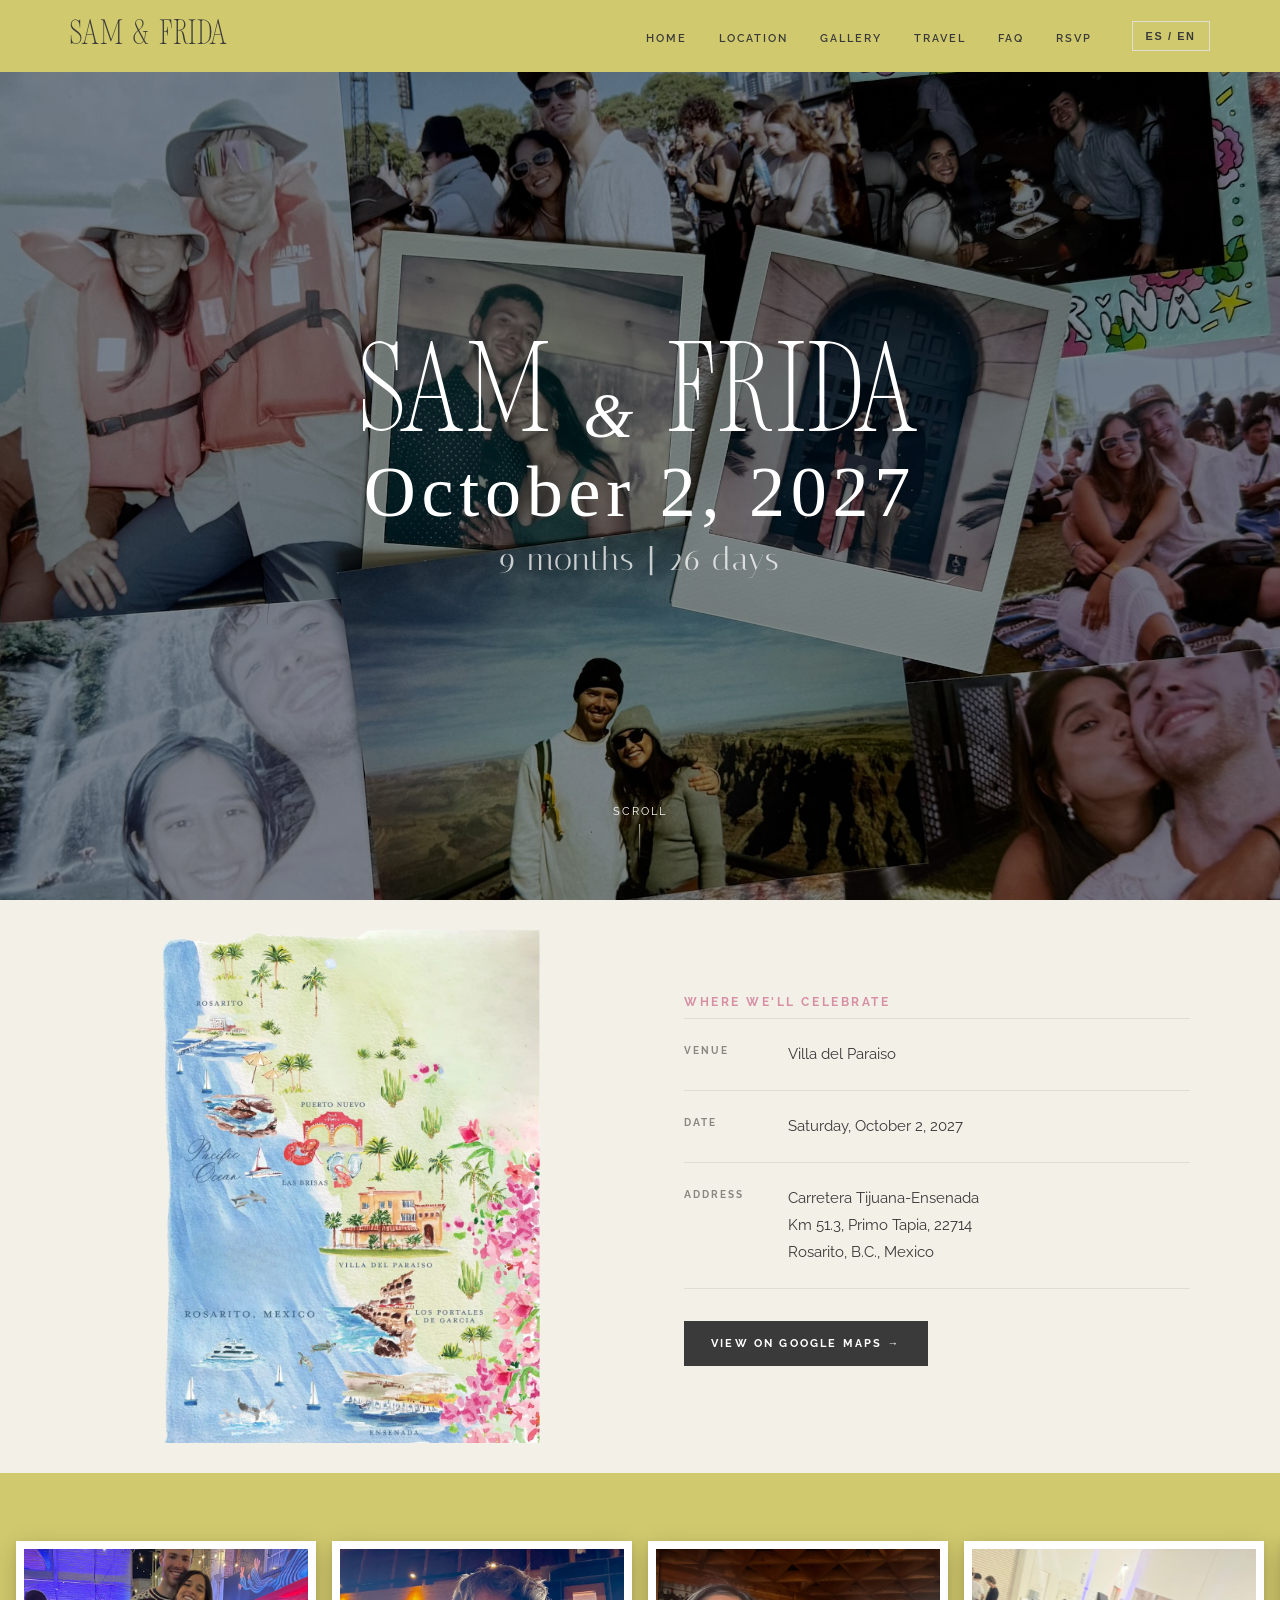
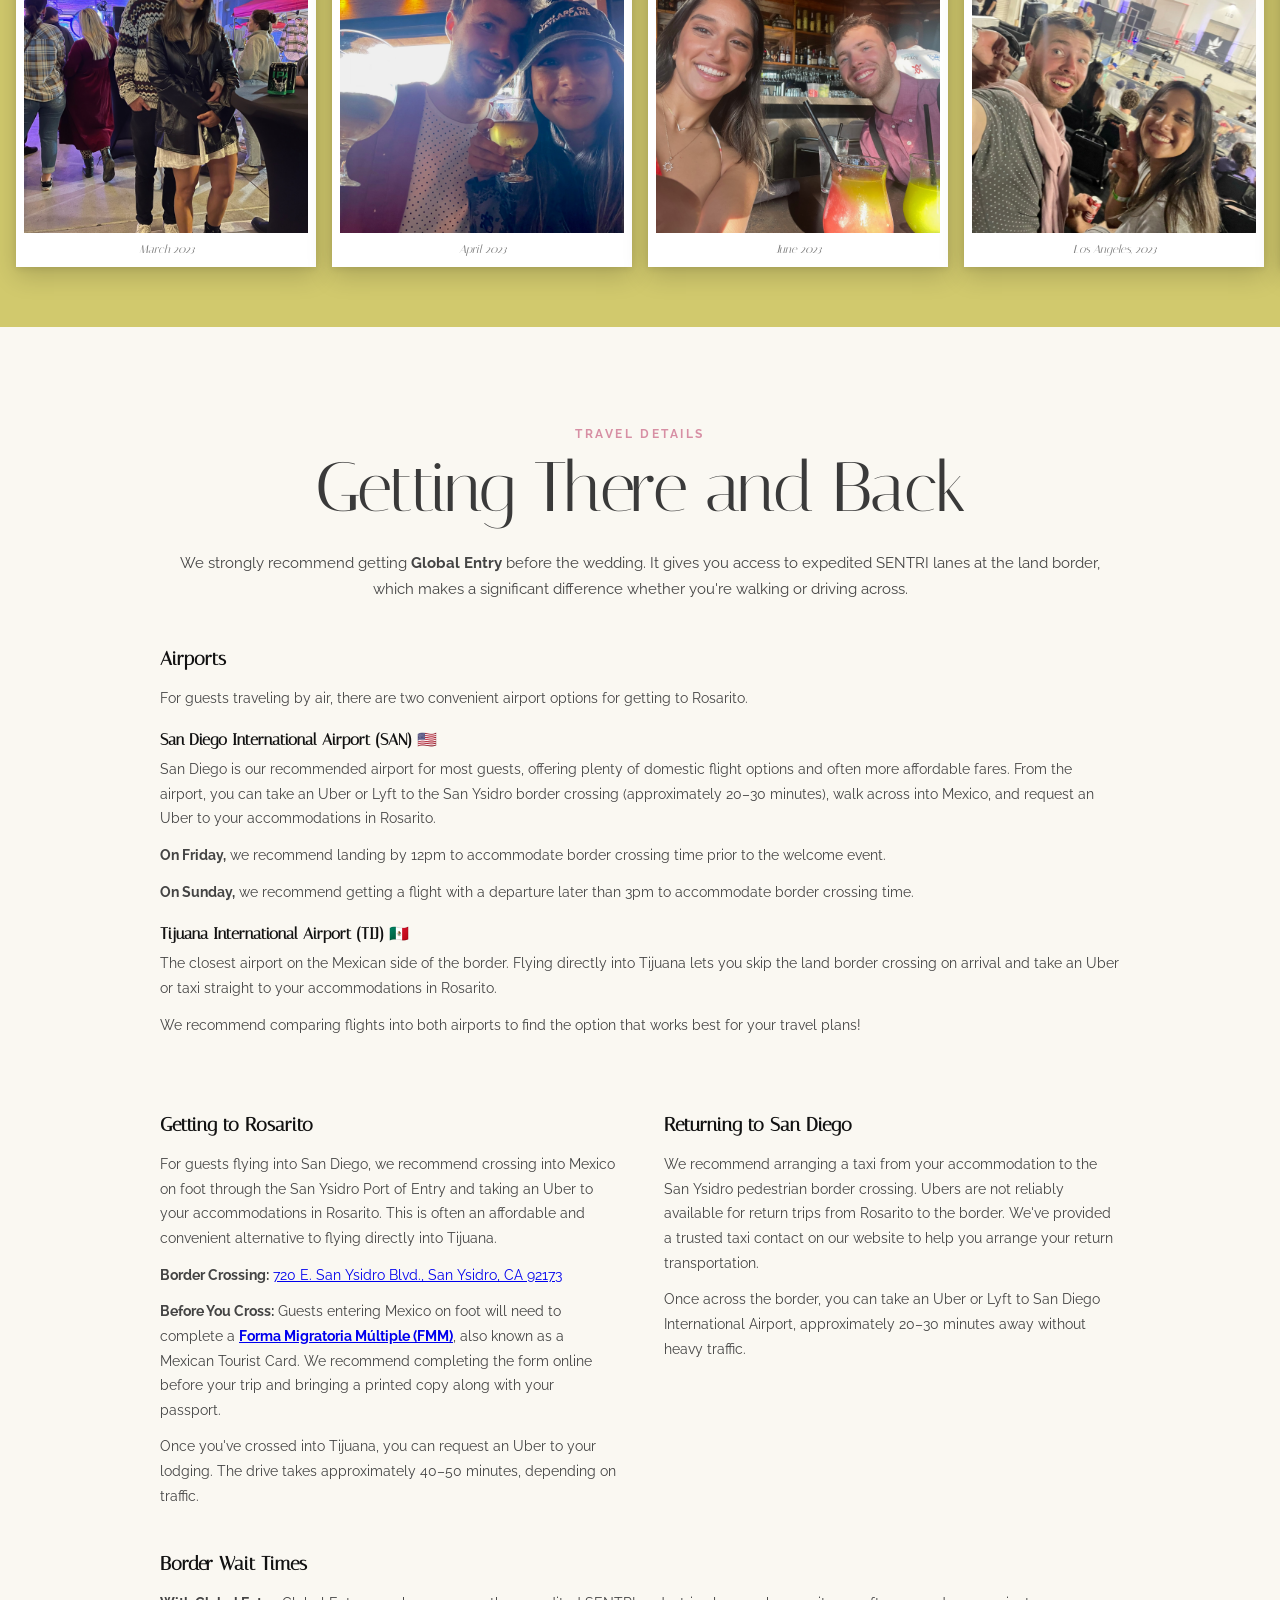
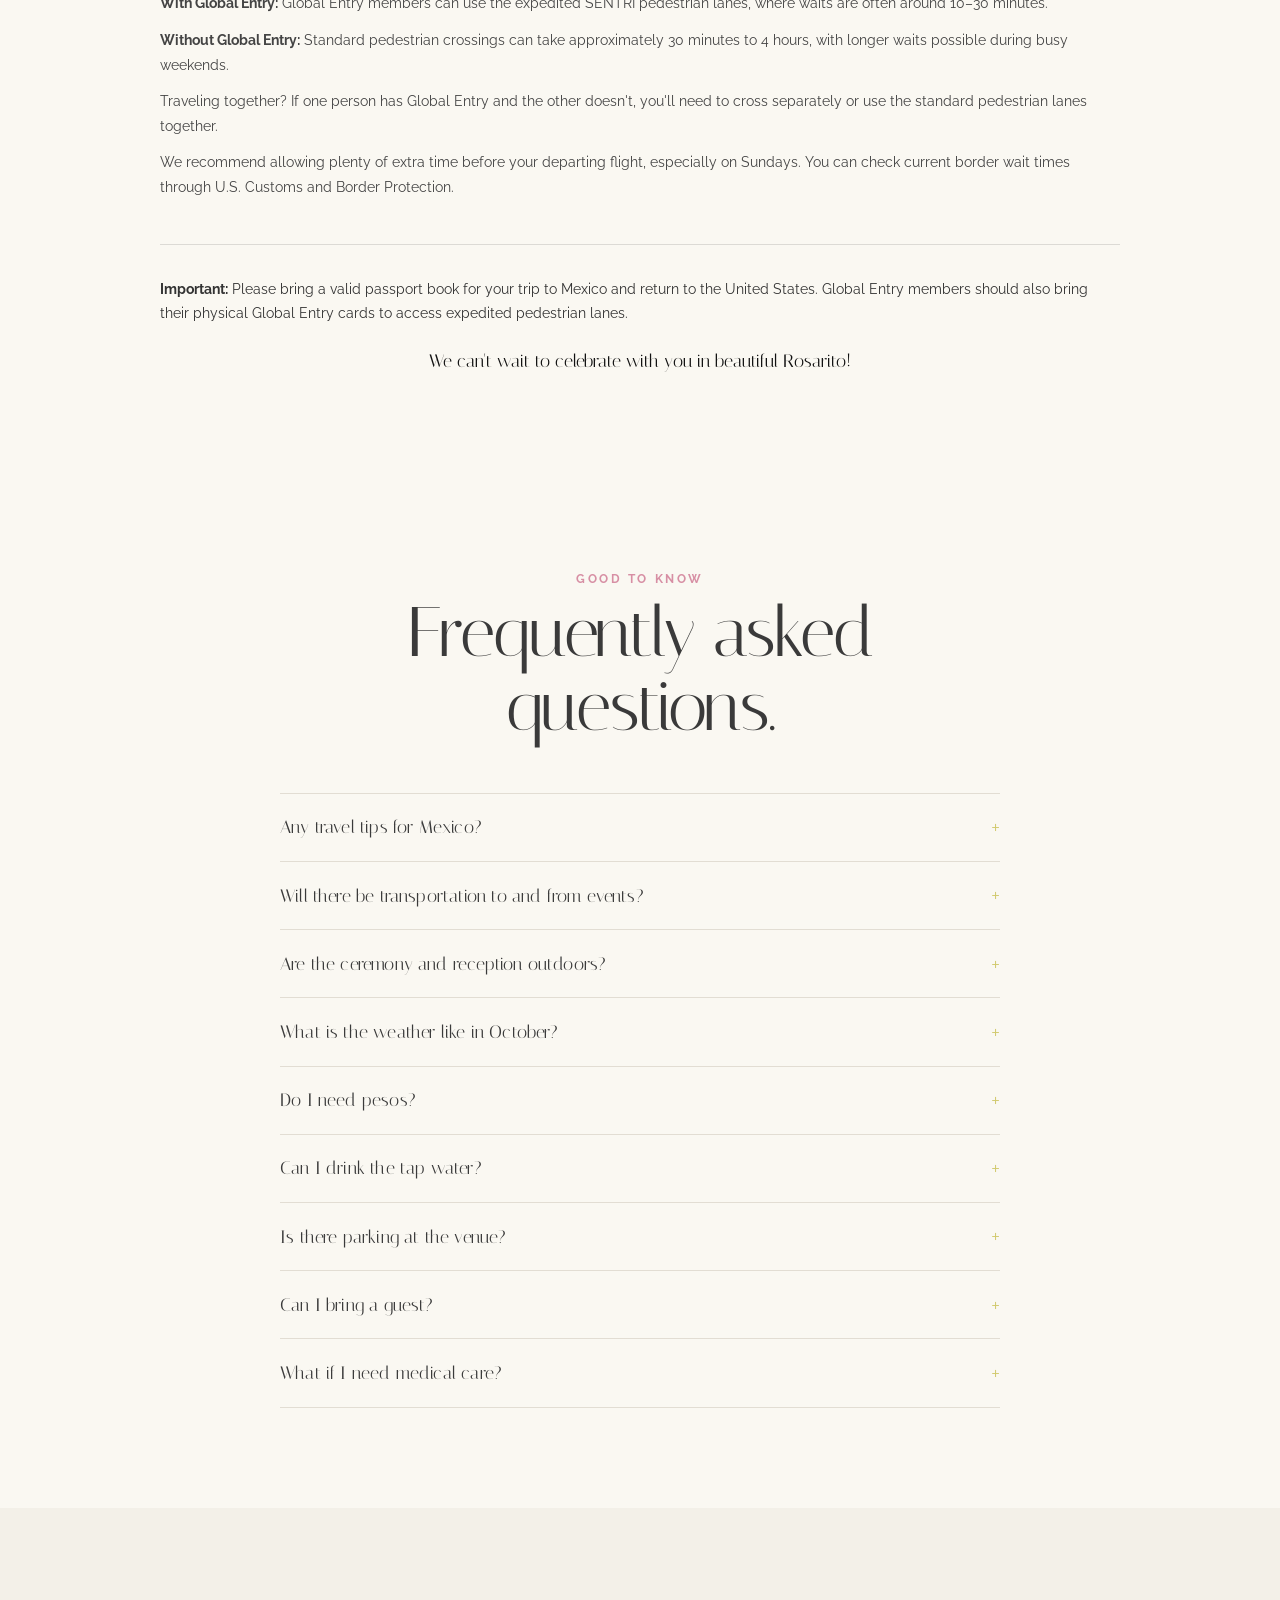
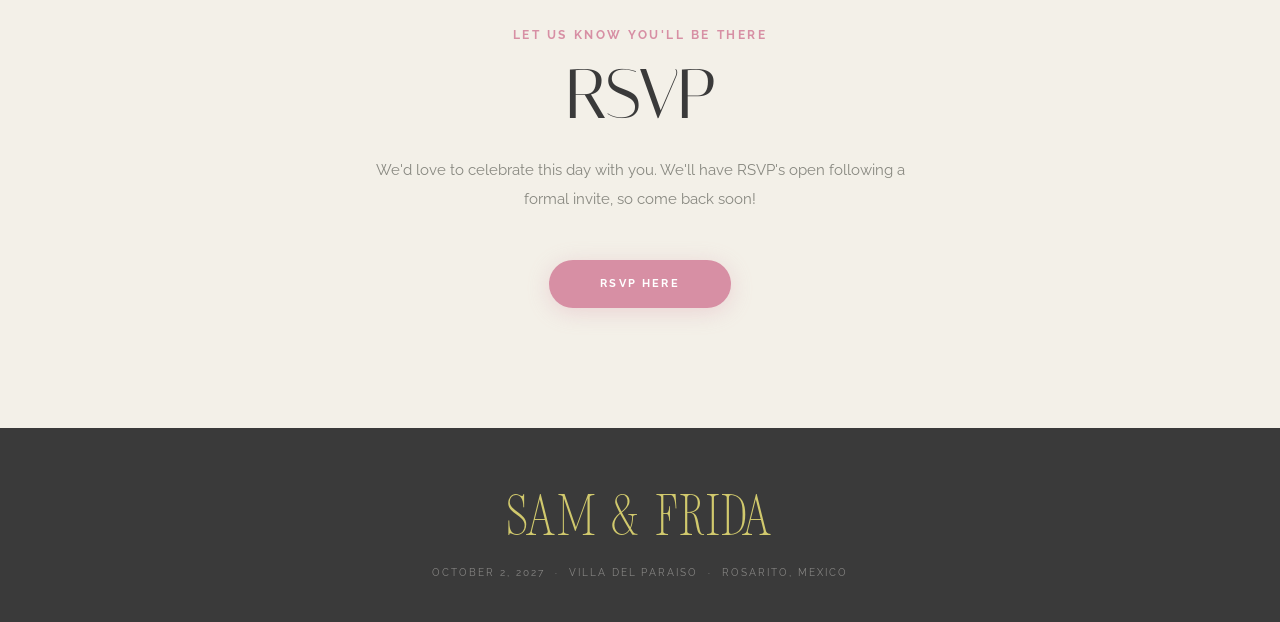
==== commit 3fd0355e: "." ====
--- a/index.html
+++ b/index.html
@@ -905,17 +905,17 @@
           <div class="polaroid">
             <div class="polaroid-img">
               <img
+                src="gallery/April2023-1.JPG"
+                alt="Sam &amp; Frida"
+                loading="lazy"
+              />
+            </div>
+            <div class="polaroid-caption">March 2023</div>
+          </div>
+          <div class="polaroid">
+            <div class="polaroid-img">
+              <img
                 src="gallery/April2023.JPG"
-                alt="Sam &amp; Frida"
-                loading="lazy"
-              />
-            </div>
-            <div class="polaroid-caption">April 2023</div>
-          </div>
-          <div class="polaroid">
-            <div class="polaroid-img">
-              <img
-                src="gallery/April2023-1.JPG"
                 alt="Sam &amp; Frida"
                 loading="lazy"
               />
@@ -1216,7 +1216,7 @@
                 loading="lazy"
               />
             </div>
-            <div class="polaroid-caption">October 2026</div>
+            <div class="polaroid-caption">our first house ❤️</div>
           </div>
         </div>
       </div>
